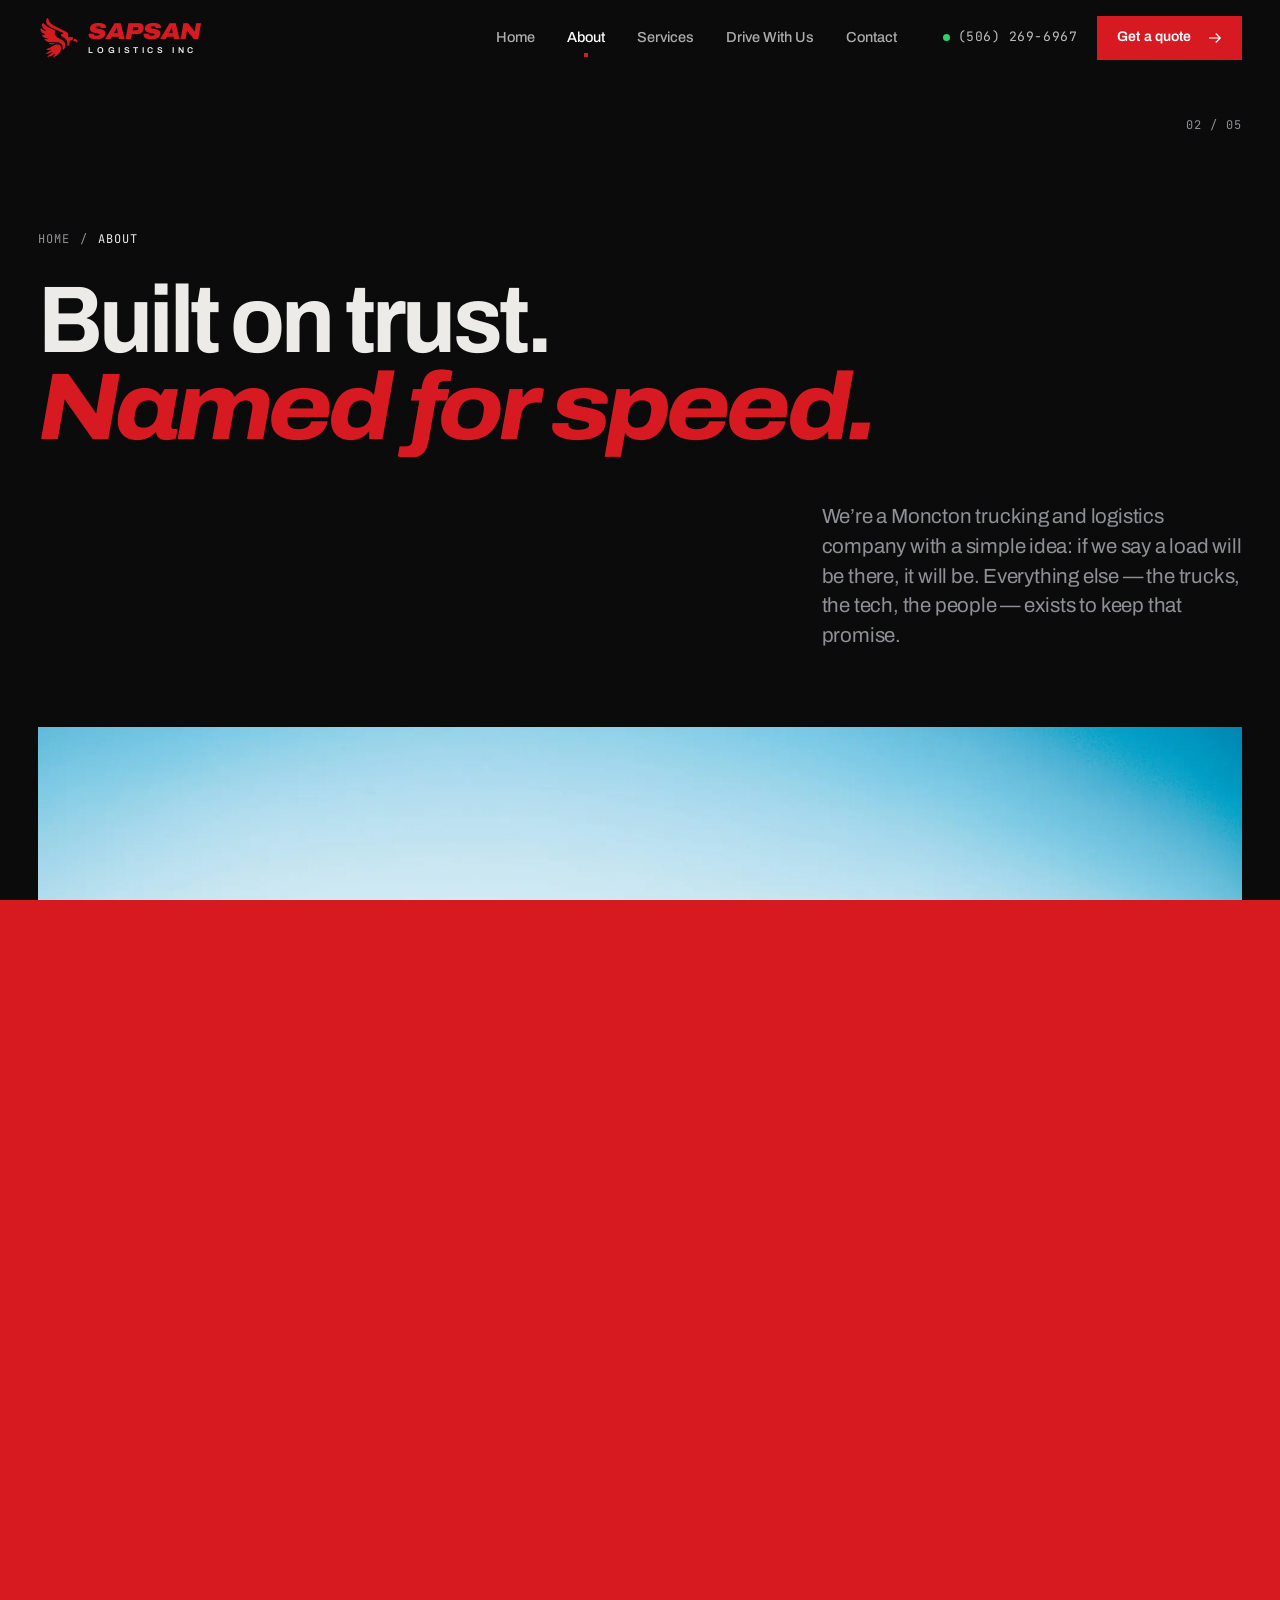
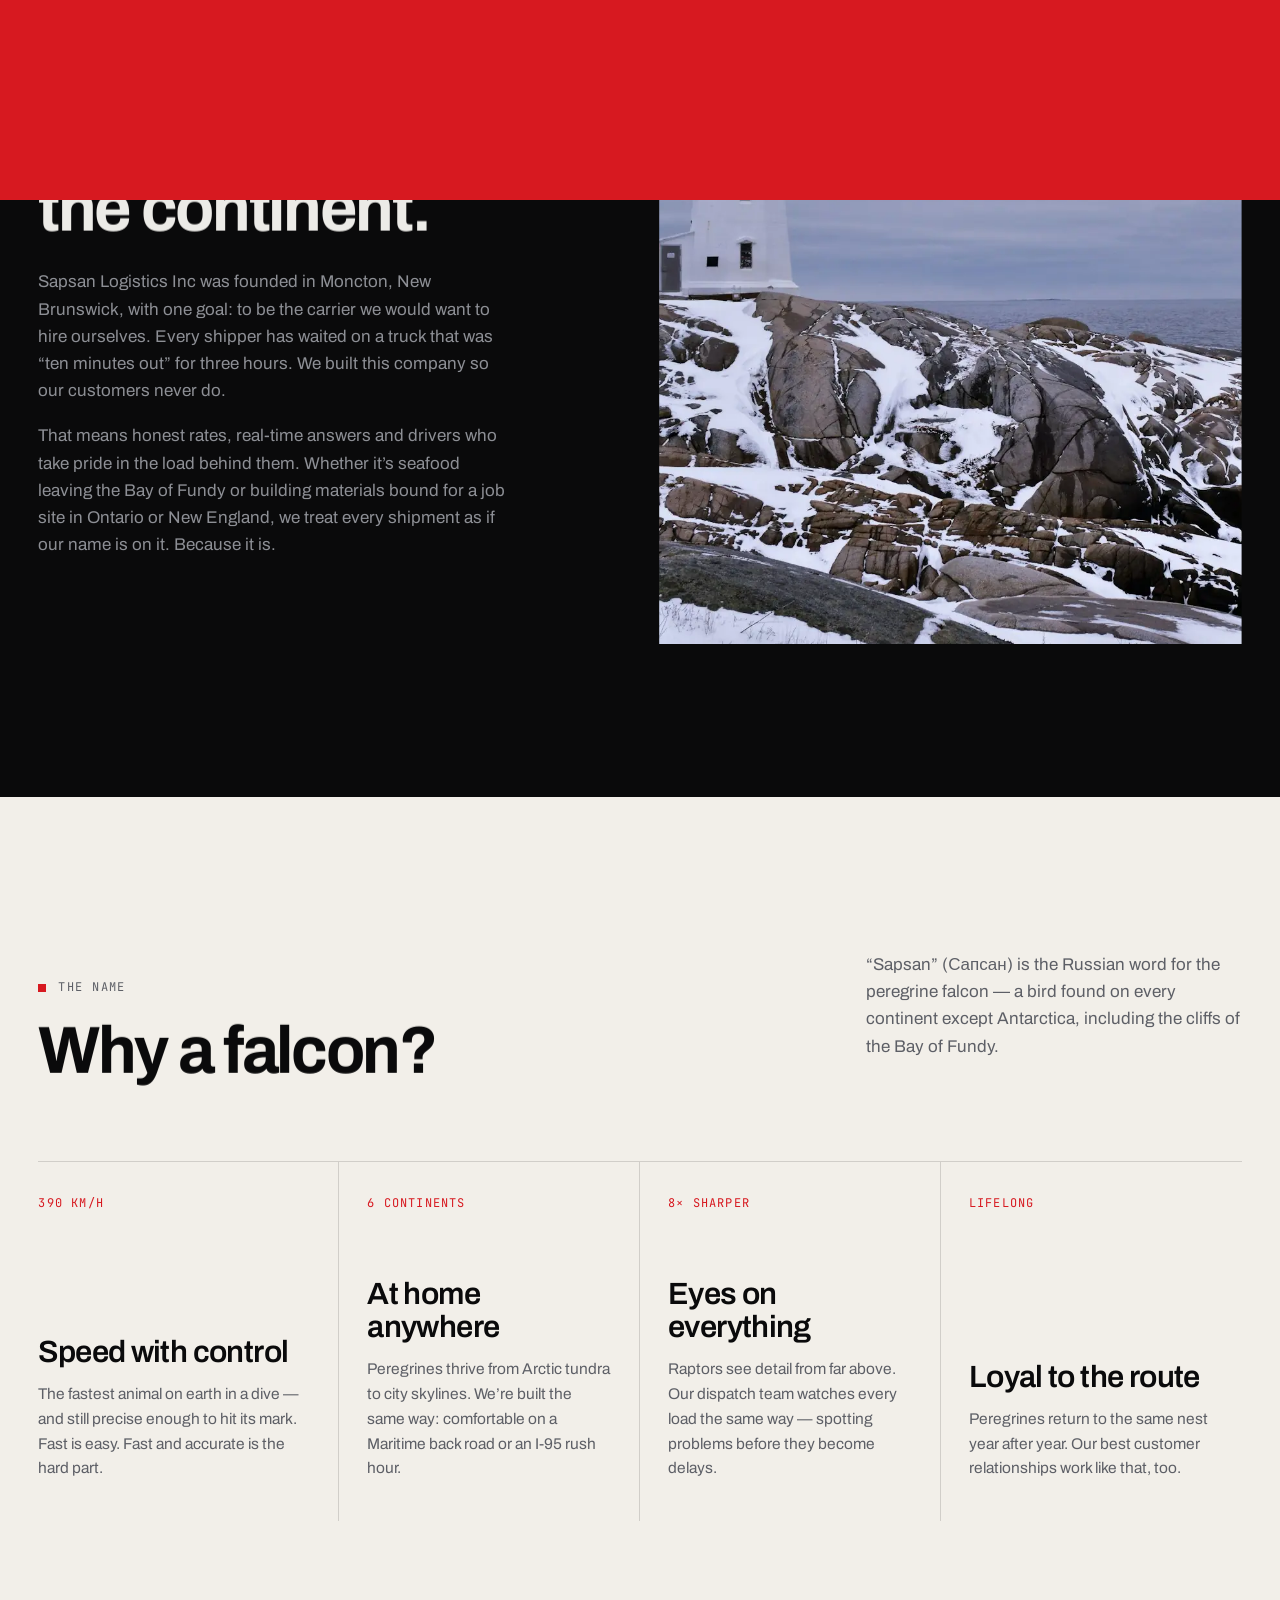
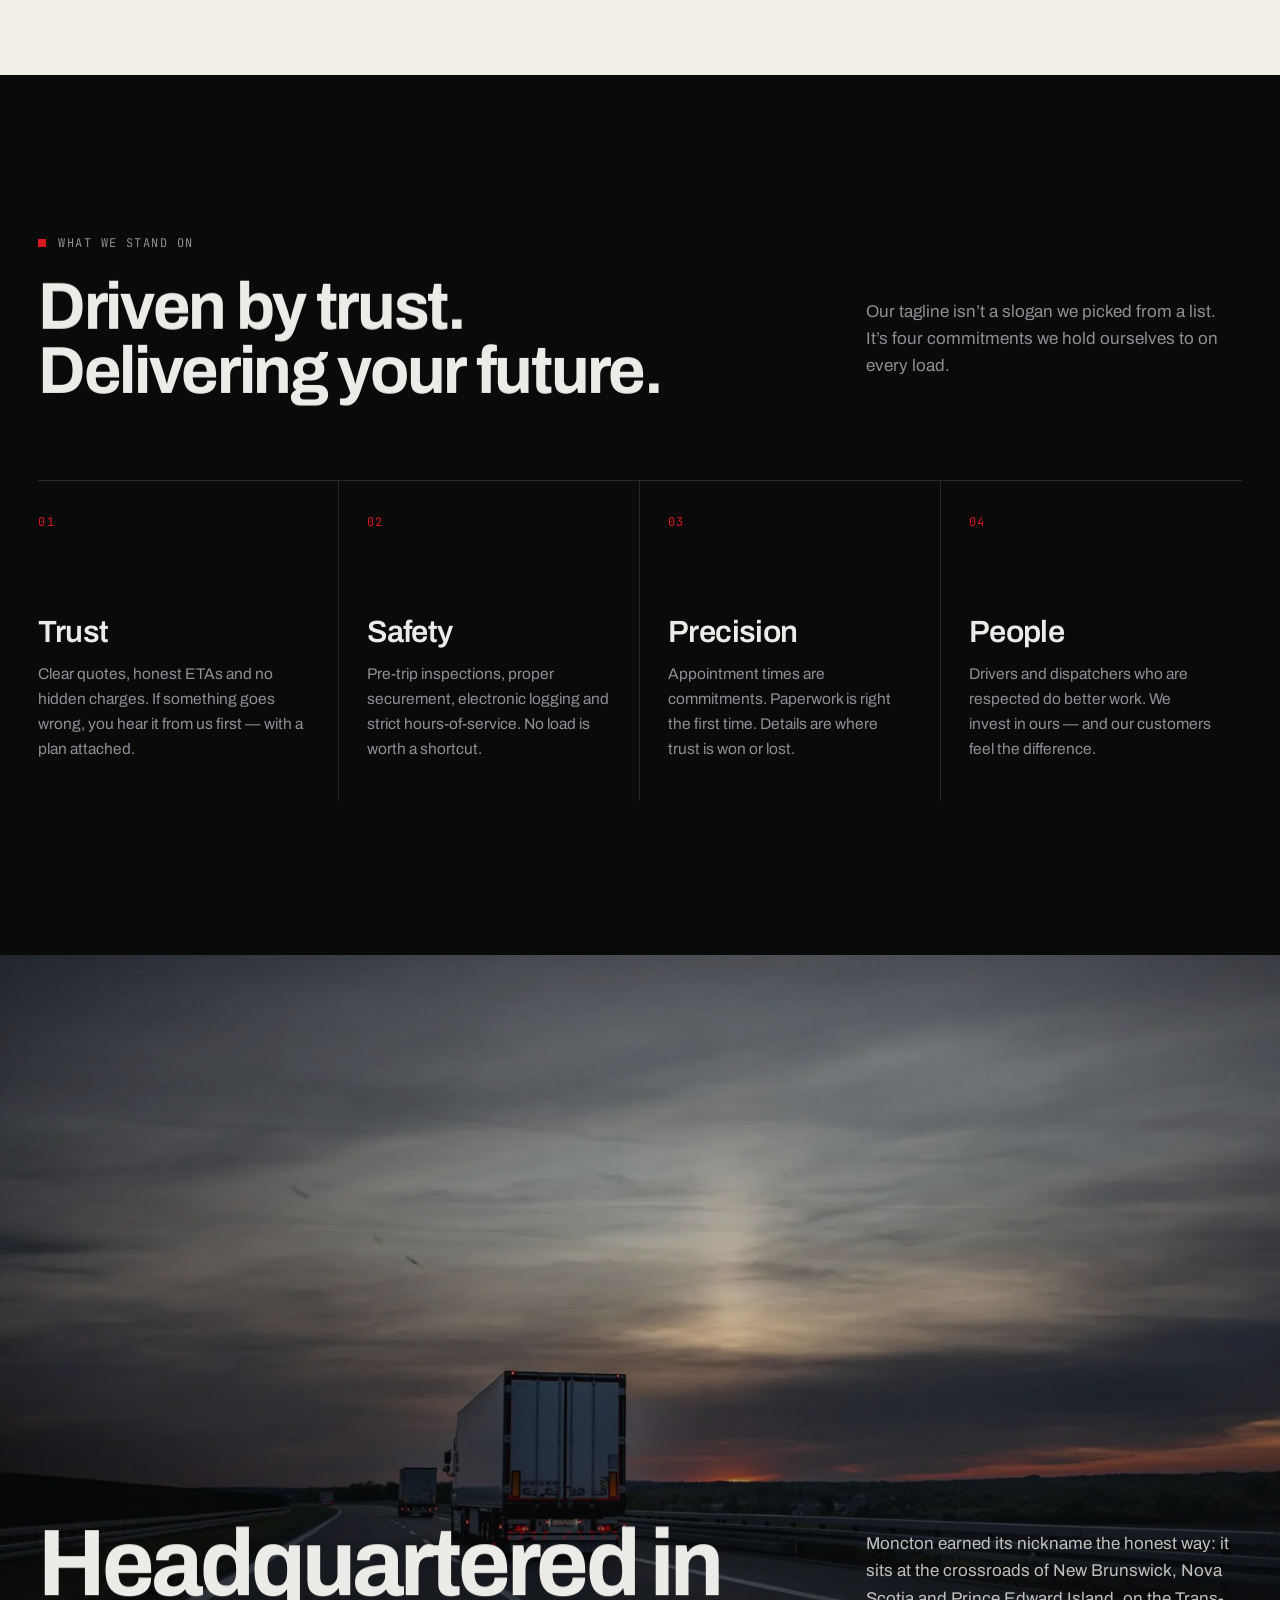
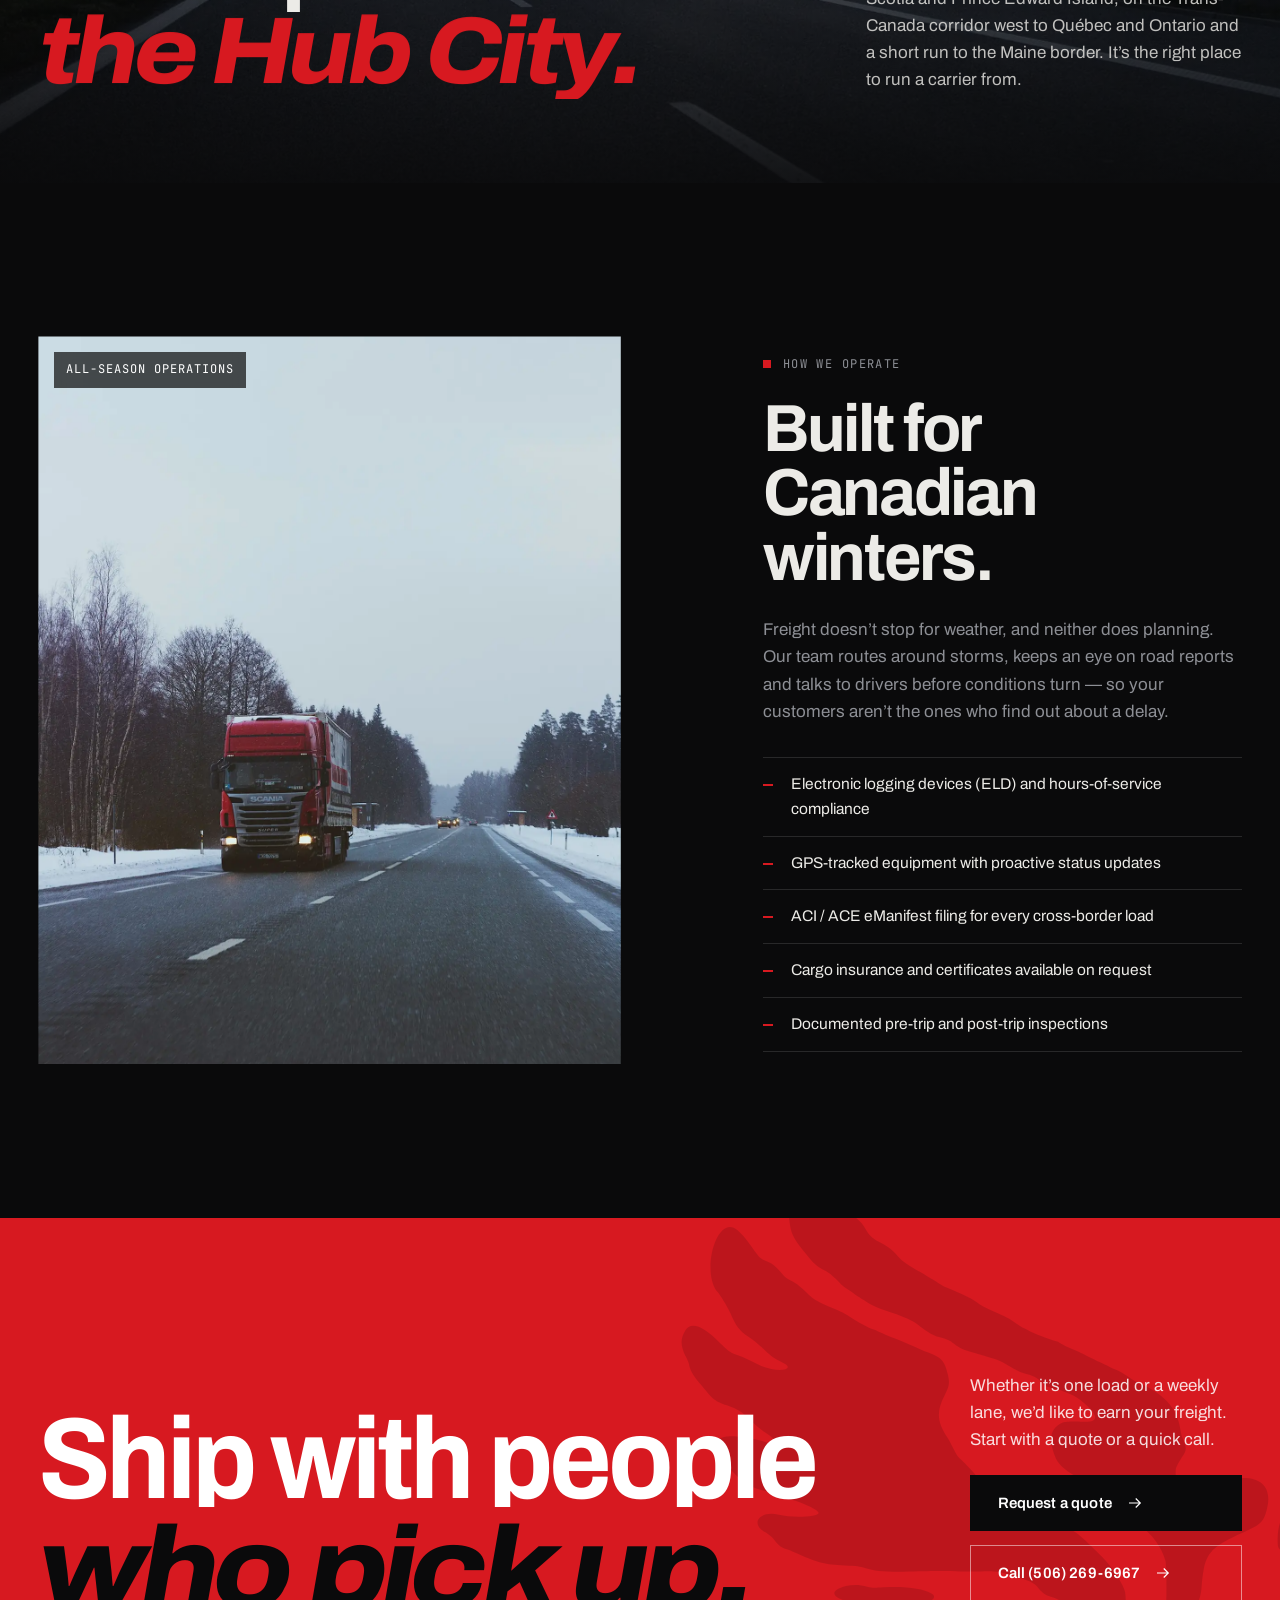
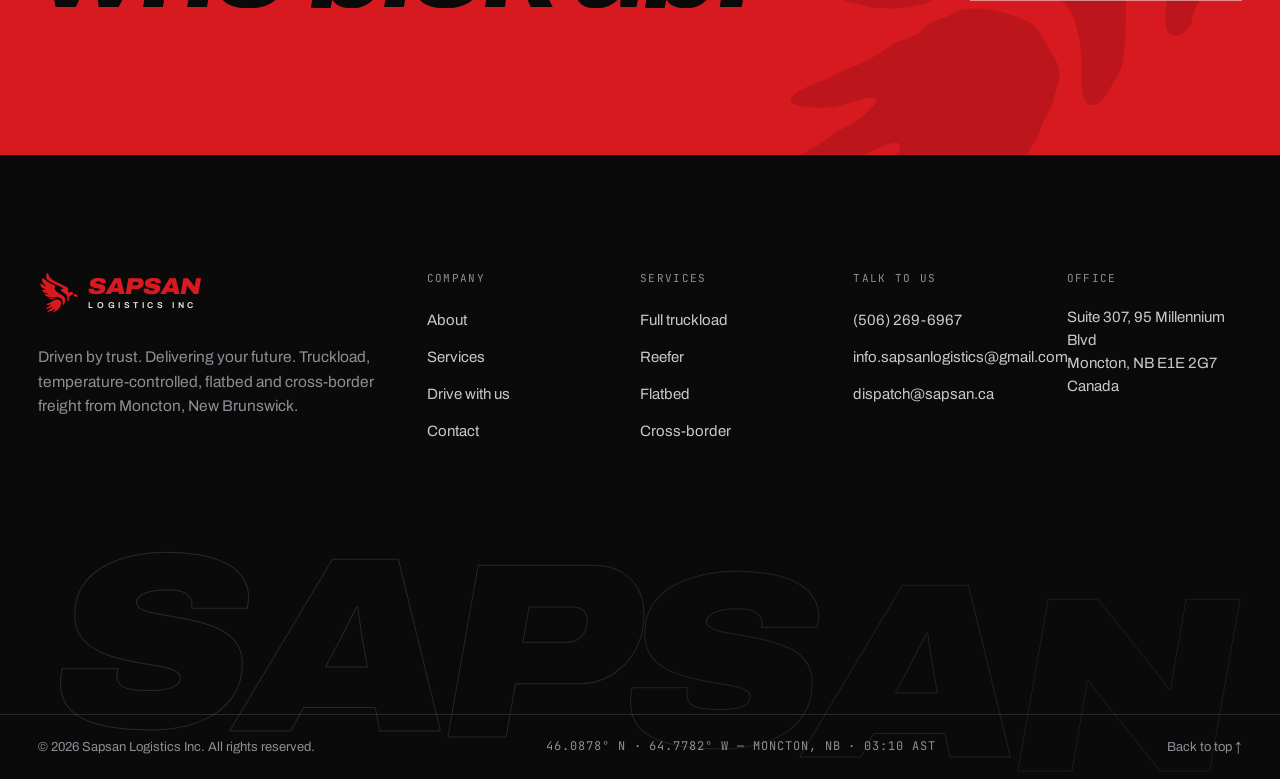
==== about.html @ a2005c60 "Initial commit: Sapsan Logistics website" ====
<!doctype html>
<html lang="en-CA">
<head>
<meta charset="utf-8">
<meta name="viewport" content="width=device-width, initial-scale=1">
<title>About — Sapsan Logistics Inc | Moncton, New Brunswick</title>
<meta name="description" content="Sapsan Logistics Inc is a Moncton-based trucking and logistics company named after the peregrine falcon. Built on trust, precision and safety, serving Canada and the USA.">
<meta name="theme-color" content="#0a0a0b">
<link rel="canonical" href="https://sapsan.ca/about.html">
<meta property="og:type" content="website">
<meta property="og:site_name" content="Sapsan Logistics Inc">
<meta property="og:title" content="About — Sapsan Logistics Inc | Moncton, New Brunswick">
<meta property="og:description" content="Sapsan Logistics Inc is a Moncton-based trucking and logistics company named after the peregrine falcon. Built on trust, precision and safety, serving Canada and the USA.">
<meta property="og:image" content="assets/img/og-image.jpg">
<meta name="twitter:card" content="summary_large_image">
<link rel="icon" href="assets/img/favicon.svg" type="image/svg+xml">
<link rel="preload" href="assets/fonts/archivo-latin-wdth-normal.woff2" as="font" type="font/woff2" crossorigin>
<link rel="stylesheet" href="assets/css/style.css">
<script>(function(d){var h=d.documentElement;h.classList.add('js');try{if(sessionStorage.getItem('sapsan-loaded'))h.classList.add('no-loader');if(sessionStorage.getItem('sapsan-tx')){h.classList.add('from-transition','no-loader');sessionStorage.removeItem('sapsan-tx')}}catch(e){}})(document)</script>
</head>
<body>
<a class="skip" href="#main">Skip to content</a>
<div class="curtain" aria-hidden="true"></div>
<header class="header">
  <div class="wrap header__in">
    <a class="brand" href="index.html" aria-label="Sapsan Logistics Inc — home">
      <img class="brand__mark" src="assets/img/falcon.svg" alt="" width="40" height="45">
      <span class="brand__word"><span class="brand__name">SAPSAN</span><span class="brand__sub">LOGISTICS INC</span></span>
    </a>
    <nav class="nav" aria-label="Primary"><a href="index.html">Home</a><a href="about.html" aria-current="page">About</a><a href="services.html">Services</a><a href="careers.html">Drive With Us</a><a href="contact.html">Contact</a></nav>
    <div class="header__cta">
      <a class="header__phone" href="tel:+15062696967"><span class="live-dot" aria-hidden="true"></span>(506) 269-6967</a>
      <a class="btn" href="contact.html#quote" data-magnetic>Get a quote <svg class="arr" viewBox="0 0 24 24" fill="none" stroke="currentColor" stroke-width="1.6" aria-hidden="true"><path d="M4 12h15M13 6l6 6-6 6"/></svg></a>
    </div>
    <button class="burger" aria-label="Menu" aria-expanded="false" aria-controls="mmenu"><span></span><span></span></button>
  </div>
</header>
<div class="mmenu" id="mmenu" aria-hidden="true">
  <nav aria-label="Mobile"><a href="index.html"><small>01</small>Home</a><a href="about.html"><small>02</small>About</a><a href="services.html"><small>03</small>Services</a><a href="careers.html"><small>04</small>Drive With Us</a><a href="contact.html"><small>05</small>Contact</a></nav>
  <div class="mmenu__foot">
    <span class="mono">Dispatch · 24/7</span>
    <a href="tel:+15062696967">(506) 269-6967</a>
    <a href="mailto:dispatch@sapsan.ca">dispatch@sapsan.ca</a>
  </div>
</div>
<main id="main">
<section class="phero">
  <div class="phero__index mono muted" data-hero-fade>02 / 05</div>
  <div class="wrap">
    <div class="phero__crumb mono" data-hero-fade><a href="index.html">Home</a><span class="muted">/</span><span>About</span></div>
    <h1 class="h1 balance" data-split>Built on trust.<br><em>Named for speed.</em></h1>
    <div class="phero__grid">
      <div></div>
      <p class="lead muted" data-hero-fade>We’re a Moncton trucking and logistics company with a simple idea: if we say a load will be there, it will be. Everything else — the trucks, the tech, the people — exists to keep that promise.</p>
    </div>
  </div>
  <figure class="wrap"><div class="phero__media" data-clip><img src="assets/img/red-semi.webp" alt="A red semi-truck on an open highway" data-parallax="10" fetchpriority="high"><figcaption class="mono">Freight on the move — Canada ⇄ USA</figcaption></div></figure>
</section>


<section class="section">
  <div class="wrap split split--rev">
    <div class="split__media" data-clip><img src="assets/img/lighthouse.webp" alt="Snow-covered rocks and a lighthouse on the Atlantic coast" loading="lazy" data-parallax="10" style="object-position:8% 50%"><span class="tag mono">Atlantic Canada</span></div>
    <div class="split__body">
      <span class="eyebrow">Our story</span>
      <h2 class="h2" data-split>Rooted in the East. Running the continent.</h2>
      <p data-reveal>Sapsan Logistics Inc was founded in Moncton, New Brunswick, with one goal: to be the carrier we would want to hire ourselves. Every shipper has waited on a truck that was “ten minutes out” for three hours. We built this company so our customers never do.</p>
      <p data-reveal>That means honest rates, real-time answers and drivers who take pride in the load behind them. Whether it’s seafood leaving the Bay of Fundy or building materials bound for a job site in Ontario or New England, we treat every shipment as if our name is on it. Because it is.</p>
    </div>
  </div>
</section>

<section class="section light" aria-labelledby="name-title">
  <div class="wrap">
    <div class="shead">
      <div class="shead__l"><span class="eyebrow">The name</span><h2 class="h2" id="name-title" data-split>Why a falcon?</h2></div>
      <div class="shead__r" data-reveal><p>“Sapsan” (Сапсан) is the Russian word for the peregrine falcon — a bird found on every continent except Antarctica, including the cliffs of the Bay of Fundy.</p></div>
    </div>
    <div class="pillars">
      <div class="pillar" data-reveal><span class="pillar__n">390 KM/H</span><h3 class="h3">Speed with control</h3><p>The fastest animal on earth in a dive — and still precise enough to hit its mark. Fast is easy. Fast and accurate is the hard part.</p></div>
      <div class="pillar" data-reveal><span class="pillar__n">6 CONTINENTS</span><h3 class="h3">At home anywhere</h3><p>Peregrines thrive from Arctic tundra to city skylines. We’re built the same way: comfortable on a Maritime back road or an I-95 rush hour.</p></div>
      <div class="pillar" data-reveal><span class="pillar__n">8× SHARPER</span><h3 class="h3">Eyes on everything</h3><p>Raptors see detail from far above. Our dispatch team watches every load the same way — spotting problems before they become delays.</p></div>
      <div class="pillar" data-reveal><span class="pillar__n">LIFELONG</span><h3 class="h3">Loyal to the route</h3><p>Peregrines return to the same nest year after year. Our best customer relationships work like that, too.</p></div>
    </div>
  </div>
</section>

<section class="section" aria-labelledby="values-title">
  <div class="wrap">
    <div class="shead">
      <div class="shead__l"><span class="eyebrow">What we stand on</span><h2 class="h2" id="values-title" data-split>Driven by trust.<br>Delivering your future.</h2></div>
      <div class="shead__r" data-reveal><p>Our tagline isn’t a slogan we picked from a list. It’s four commitments we hold ourselves to on every load.</p></div>
    </div>
    <div class="pillars">
      <div class="pillar" data-reveal><span class="pillar__n">01</span><h3 class="h3">Trust</h3><p>Clear quotes, honest ETAs and no hidden charges. If something goes wrong, you hear it from us first — with a plan attached.</p></div>
      <div class="pillar" data-reveal><span class="pillar__n">02</span><h3 class="h3">Safety</h3><p>Pre-trip inspections, proper securement, electronic logging and strict hours-of-service. No load is worth a shortcut.</p></div>
      <div class="pillar" data-reveal><span class="pillar__n">03</span><h3 class="h3">Precision</h3><p>Appointment times are commitments. Paperwork is right the first time. Details are where trust is won or lost.</p></div>
      <div class="pillar" data-reveal><span class="pillar__n">04</span><h3 class="h3">People</h3><p>Drivers and dispatchers who are respected do better work. We invest in ours — and our customers feel the difference.</p></div>
    </div>
  </div>
</section>

<section class="band" aria-labelledby="hq-title">
  <div class="band__media"><img src="assets/img/sunset-highway.webp" alt="A truck on a highway at dusk" loading="lazy" data-parallax="8"></div>
  <div class="wrap band__in">
    <h2 class="h1" id="hq-title" data-split>Headquartered in<br><em>the Hub City.</em></h2>
    <p data-reveal>Moncton earned its nickname the honest way: it sits at the crossroads of New Brunswick, Nova Scotia and Prince Edward Island, on the Trans-Canada corridor west to Québec and Ontario and a short run to the Maine border. It’s the right place to run a carrier from.</p>
  </div>
</section>

<section class="section" aria-labelledby="commit-title">
  <div class="wrap split">
    <div class="split__media" data-clip><img src="assets/img/red-winter.webp" alt="A red truck on a snowy highway lined with trees" loading="lazy" data-parallax="10"><span class="tag mono">All-season operations</span></div>
    <div class="split__body">
      <span class="eyebrow">How we operate</span>
      <h2 class="h2" id="commit-title" data-split>Built for Canadian winters.</h2>
      <p data-reveal>Freight doesn’t stop for weather, and neither does planning. Our team routes around storms, keeps an eye on road reports and talks to drivers before conditions turn — so your customers aren’t the ones who find out about a delay.</p>
      <ul class="checks" data-reveal>
        <li>Electronic logging devices (ELD) and hours-of-service compliance</li>
        <li>GPS-tracked equipment with proactive status updates</li>
        <li>ACI / ACE eManifest filing for every cross-border load</li>
        <li>Cargo insurance and certificates available on request</li>
        <li>Documented pre-trip and post-trip inspections</li>
      </ul>
    </div>
  </div>
</section>

<section class="cta" aria-labelledby="cta-title">
  <img class="cta__mark" src="assets/img/falcon.svg" alt="" aria-hidden="true">
  <div class="wrap cta__in">
    <h2 class="display" id="cta-title" data-split>Ship with people<br><em>who pick up.</em></h2>
    <div class="cta__side" data-reveal>
      <p>Whether it’s one load or a weekly lane, we’d like to earn your freight. Start with a quote or a quick call.</p>
      <a class="btn" href="contact.html#quote" data-magnetic>Request a quote <svg class="arr" viewBox="0 0 24 24" fill="none" stroke="currentColor" stroke-width="1.6" aria-hidden="true"><path d="M4 12h15M13 6l6 6-6 6"/></svg></a>
      <a class="btn btn--ghost" href="tel:+15062696967">Call (506) 269-6967 <svg class="arr" viewBox="0 0 24 24" fill="none" stroke="currentColor" stroke-width="1.6" aria-hidden="true"><path d="M4 12h15M13 6l6 6-6 6"/></svg></a>
    </div>
  </div>
</section>

</main>
<footer class="footer">
  <div class="wrap">
    <div class="footer__grid">
      <div class="footer__lead">
        <a class="brand" href="index.html" aria-label="Sapsan Logistics Inc — home">
          <img class="brand__mark" src="assets/img/falcon.svg" alt="" width="40" height="45">
          <span class="brand__word"><span class="brand__name">SAPSAN</span><span class="brand__sub">LOGISTICS INC</span></span>
        </a>
        <p>Driven by trust. Delivering your future. Truckload, temperature-controlled, flatbed and cross-border freight from Moncton, New Brunswick.</p>
      </div>
      <div>
        <h4>Company</h4>
        <ul><li><a href="about.html">About</a></li><li><a href="services.html">Services</a></li><li><a href="careers.html">Drive with us</a></li><li><a href="contact.html">Contact</a></li></ul>
      </div>
      <div>
        <h4>Services</h4>
        <ul><li><a href="services.html#truckload">Full truckload</a></li><li><a href="services.html#reefer">Reefer</a></li><li><a href="services.html#flatbed">Flatbed</a></li><li><a href="services.html#cross-border">Cross-border</a></li></ul>
      </div>
      <div>
        <h4>Talk to us</h4>
        <ul><li><a href="tel:+15062696967">(506) 269-6967</a></li><li><a href="mailto:info.sapsanlogistics@gmail.com">info.sapsanlogistics@gmail.com</a></li><li><a href="mailto:dispatch@sapsan.ca">dispatch@sapsan.ca</a></li></ul>
      </div>
      <div>
        <h4>Office</h4>
        <address>Suite 307, 95 Millennium Blvd<br>Moncton, NB E1E 2G7<br>Canada</address>
      </div>
    </div>
  </div>
  <div class="footer__word" aria-hidden="true">SAPSAN</div>
  <div class="wrap footer__bottom">
    <span>© <span data-year>2026</span> Sapsan Logistics Inc. All rights reserved.</span>
    <span class="mono">46.0878° N · 64.7782° W — Moncton, NB · <span data-clock>--:--</span></span>
    <a href="#main">Back to top ↑</a>
  </div>
</footer>
<script src="assets/js/gsap.min.js" defer></script>
<script src="assets/js/ScrollTrigger.min.js" defer></script>
<script src="assets/js/lenis.min.js" defer></script>
<script src="assets/js/main.js" defer></script>
</body>
</html>
---- assets/css/style.css ----
/* ==========================================================================
   SAPSAN LOGISTICS INC — Site styles
   Type: Archivo (variable width) + JetBrains Mono
   ========================================================================== */

/* ---------- Fonts (self-hosted) ---------- */
@font-face { font-family: "Archivo"; src: url("../fonts/archivo-latin-wdth-normal.woff2") format("woff2"); font-weight: 100 900; font-stretch: 62% 125%; font-style: normal; font-display: swap; }
@font-face { font-family: "Archivo"; src: url("../fonts/archivo-latin-wdth-italic.woff2") format("woff2"); font-weight: 100 900; font-stretch: 62% 125%; font-style: italic; font-display: swap; }
@font-face { font-family: "JetBrains Mono"; src: url("../fonts/jetbrains-mono-latin-400-normal.woff2") format("woff2"); font-weight: 400; font-style: normal; font-display: swap; }
@font-face { font-family: "JetBrains Mono"; src: url("../fonts/jetbrains-mono-latin-500-normal.woff2") format("woff2"); font-weight: 500; font-style: normal; font-display: swap; }

:root {
  --ink: #0a0a0b;
  --ink-2: #111113;
  --ink-3: #1a1a1d;
  --paper: #f2efe9;
  --paper-2: #e8e4dc;
  --text: #ecebe7;
  --muted: #8d8f95;
  --muted-dark: #5d5f66;
  --line: rgba(255, 255, 255, 0.12);
  --line-dark: rgba(10, 10, 11, 0.14);
  --red: #d71920;
  --red-deep: #a8121a;

  --f-sans: "Archivo", "Helvetica Neue", Arial, sans-serif;
  --f-mono: "JetBrains Mono", ui-monospace, "SFMono-Regular", Menlo, monospace;

  --gutter: clamp(16px, 3vw, 40px);
  --max: 1520px;
  --ease: cubic-bezier(0.22, 1, 0.36, 1);
  --ease-in-out: cubic-bezier(0.76, 0, 0.24, 1);
  --header-h: 76px;
}

/* ---------- Reset ---------- */
*, *::before, *::after { box-sizing: border-box; }
html { -webkit-text-size-adjust: 100%; text-size-adjust: 100%; }
html.lenis, html.lenis body { height: auto; }
.lenis.lenis-smooth { scroll-behavior: auto !important; }
.lenis.lenis-stopped { overflow: hidden; }
body {
  margin: 0;
  background: var(--ink);
  color: var(--text);
  font-family: var(--f-sans);
  font-size: 17px;
  line-height: 1.6;
  font-weight: 400;
  -webkit-font-smoothing: antialiased;
  -moz-osx-font-smoothing: grayscale;
  overflow-x: hidden;
}
img, svg, video { display: block; max-width: 100%; }
a { color: inherit; text-decoration: none; }
button, input, select, textarea { font: inherit; color: inherit; }
button { cursor: pointer; background: none; border: 0; padding: 0; }
h1, h2, h3, h4, p, ul, ol, figure, dl, dd { margin: 0; }
ul, ol { padding: 0; list-style: none; }
::selection { background: var(--red); color: #fff; }
:focus-visible { outline: 2px solid var(--red); outline-offset: 3px; }

.sr-only { position: absolute; width: 1px; height: 1px; padding: 0; margin: -1px; overflow: hidden; clip: rect(0 0 0 0); white-space: nowrap; border: 0; }
.skip { position: fixed; top: 12px; left: 12px; z-index: 200; background: var(--red); color: #fff; padding: 10px 16px; transform: translateY(-200%); }
.skip:focus { transform: none; }

/* Film grain */
body::after {
  content: "";
  position: fixed; inset: -50%;
  z-index: 90; pointer-events: none;
  background-image: url("data:image/svg+xml,%3Csvg xmlns='http://www.w3.org/2000/svg' width='160' height='160'%3E%3Cfilter id='n'%3E%3CfeTurbulence type='fractalNoise' baseFrequency='.85' numOctaves='3' stitchTiles='stitch'/%3E%3C/filter%3E%3Crect width='100%25' height='100%25' filter='url(%23n)' opacity='.55'/%3E%3C/svg%3E");
  opacity: 0.06;
  mix-blend-mode: overlay;
}

/* ---------- Layout ---------- */
.wrap { width: 100%; max-width: var(--max); margin-inline: auto; padding-inline: var(--gutter); }
.section { padding-block: clamp(88px, 12vw, 180px); position: relative; }
.section--tight { padding-block: clamp(64px, 8vw, 120px); }
.light { background: var(--paper); color: var(--ink); }
.light .muted, .light .eyebrow { color: var(--muted-dark); }
.grid-12 { display: grid; grid-template-columns: repeat(12, minmax(0, 1fr)); gap: var(--gutter); }

/* ---------- Type ---------- */
.eyebrow {
  font-family: var(--f-mono);
  font-size: 12px; line-height: 1.4;
  letter-spacing: 0.12em; text-transform: uppercase;
  color: var(--muted);
  display: inline-flex; align-items: center; gap: 12px;
}
.eyebrow::before { content: ""; width: 8px; height: 8px; background: var(--red); flex: none; }
.eyebrow--plain::before { display: none; }
.mono { font-family: var(--f-mono); font-size: 12px; letter-spacing: 0.08em; text-transform: uppercase; }
.muted { color: var(--muted); }

.display {
  font-weight: 700;
  font-stretch: 92%;
  font-size: clamp(52px, 10.4vw, 188px);
  line-height: 0.88;
  letter-spacing: -0.035em;
}
.h1 { font-weight: 700; font-stretch: 94%; font-size: clamp(44px, 7.4vw, 124px); line-height: 0.92; letter-spacing: -0.04em; }
.h2 { font-weight: 700; font-stretch: 96%; font-size: clamp(36px, 5.2vw, 84px); line-height: 0.96; letter-spacing: -0.035em; }
.h3 { font-weight: 600; font-size: clamp(24px, 2.4vw, 36px); line-height: 1.08; letter-spacing: -0.02em; }
.h4 { font-weight: 600; font-size: 20px; line-height: 1.25; letter-spacing: -0.01em; }
.lead { font-size: clamp(19px, 1.6vw, 24px); line-height: 1.45; letter-spacing: -0.01em; }
.display em, .h1 em, .h2 em, .h3 em {
  font-style: italic; font-weight: 800; font-stretch: 110%; color: var(--red);
  letter-spacing: -0.05em; padding-right: 0.04em;
}
.outline { color: transparent; -webkit-text-stroke: 1.5px currentColor; }
.balance { text-wrap: balance; }
.pretty { text-wrap: pretty; }

/* line-mask reveal (filled in by JS) */
.line { display: block; overflow: hidden; padding-bottom: 0.06em; margin-bottom: -0.06em; }
.line > span { display: inline-block; will-change: transform; }

/* ---------- Buttons ---------- */
.btn {
  --bg: var(--red); --fg: #fff;
  position: relative; display: inline-flex; align-items: center; gap: 14px;
  height: 56px; padding: 0 26px 0 28px;
  background: var(--bg); color: var(--fg);
  font-weight: 600; font-size: 15px; letter-spacing: 0.01em;
  overflow: hidden; isolation: isolate;
  transition: color 0.5s var(--ease);
  white-space: nowrap;
}
.btn::before {
  content: ""; position: absolute; inset: 0; z-index: -1;
  background: #fff; transform: translateY(101%);
  transition: transform 0.55s var(--ease);
}
.btn:hover::before { transform: none; }
.btn:hover { color: var(--ink); }
.btn .arr { width: 18px; height: 18px; transition: transform 0.55s var(--ease); }
.btn:hover .arr { transform: translateX(4px); }
.btn--ghost { --bg: transparent; --fg: var(--text); box-shadow: inset 0 0 0 1px var(--line); }
.btn--ghost::before { background: var(--text); }
.btn--dark { --bg: var(--ink); --fg: #fff; }
.btn--dark::before { background: var(--red); }
.btn--dark:hover { color: #fff; }
.light .btn--ghost { --fg: var(--ink); box-shadow: inset 0 0 0 1px var(--line-dark); }
.light .btn--ghost::before { background: var(--ink); }
.light .btn--ghost:hover { color: #fff; }

.link-u { position: relative; display: inline-flex; align-items: center; gap: 10px; font-weight: 600; white-space: nowrap; }
.link-u .arr { width: 16px; height: 16px; flex: none; transition: transform .5s var(--ease); }
.link-u:hover .arr { transform: translateX(4px); }
.link-u::after { content: ""; position: absolute; left: 0; right: 0; bottom: -4px; height: 1px; background: currentColor; transform-origin: right; transition: transform 0.6s var(--ease); }
.link-u:hover::after { transform: scaleX(0); }

/* ---------- Header ---------- */
.header {
  position: fixed; inset: 0 0 auto 0; z-index: 80;
  height: var(--header-h);
  transition: transform 0.6s var(--ease), background-color 0.4s, border-color 0.4s;
  border-bottom: 1px solid transparent;
}
.header.is-scrolled { background: rgba(10, 10, 11, 0.78); backdrop-filter: blur(14px) saturate(140%); -webkit-backdrop-filter: blur(14px) saturate(140%); border-color: var(--line); }
.header.is-hidden { transform: translateY(-100%); }
.header__in { height: 100%; display: flex; align-items: center; gap: 32px; }
.brand { display: inline-flex; align-items: center; gap: 10px; flex: none; }
.brand__mark { width: 40px; height: auto; }
.brand__word { display: flex; flex-direction: column; line-height: 1; }
.brand__name { font-weight: 900; font-style: italic; font-stretch: 112%; font-size: 23px; letter-spacing: -0.02em; color: var(--red); }
.brand__sub { font-weight: 600; font-size: 8.5px; letter-spacing: 0.42em; margin-top: 4px; color: var(--text); }
.nav { display: flex; gap: 4px; margin-left: auto; }
.nav a {
  position: relative; padding: 8px 14px; font-size: 14.5px; font-weight: 500; color: rgba(236, 235, 231, 0.72);
  transition: color 0.3s;
}
.nav a:hover, .nav a[aria-current="page"] { color: #fff; }
.nav a[aria-current="page"]::before { content: ""; position: absolute; left: 50%; bottom: 0; width: 4px; height: 4px; background: var(--red); transform: translateX(-50%); }
.header__cta { display: flex; align-items: center; gap: 20px; }
.header__phone { font-family: var(--f-mono); font-size: 13px; letter-spacing: 0.04em; color: rgba(236, 235, 231, 0.8); display: inline-flex; align-items: center; gap: 8px; }
.header__phone:hover { color: #fff; }
.header .btn { height: 44px; padding: 0 18px 0 20px; font-size: 14px; }
.burger { display: none; width: 44px; height: 44px; margin-left: auto; position: relative; }
.burger span { position: absolute; left: 11px; right: 11px; height: 1.5px; background: #fff; transition: transform 0.5s var(--ease), top 0.5s var(--ease); }
.burger span:nth-child(1) { top: 17px; }
.burger span:nth-child(2) { top: 26px; }
.menu-open .burger span:nth-child(1) { top: 21px; transform: rotate(45deg); }
.menu-open .burger span:nth-child(2) { top: 21px; transform: rotate(-45deg); }

.live-dot { width: 7px; height: 7px; border-radius: 50%; background: #2fd06b; box-shadow: 0 0 0 0 rgba(47, 208, 107, 0.6); animation: ping 2s infinite; flex: none; }
@keyframes ping { 70% { box-shadow: 0 0 0 8px rgba(47, 208, 107, 0); } 100% { box-shadow: 0 0 0 0 rgba(47, 208, 107, 0); } }

/* Mobile menu */
.mmenu {
  position: fixed; inset: 0; z-index: 70;
  background: var(--ink-2);
  display: flex; flex-direction: column; justify-content: space-between;
  padding: calc(var(--header-h) + 24px) var(--gutter) 32px;
  clip-path: inset(0 0 100% 0);
  transition: clip-path 0.8s var(--ease-in-out);
  visibility: hidden;
}
.menu-open .mmenu { clip-path: inset(0 0 0 0); visibility: visible; }
.mmenu nav a { display: flex; align-items: baseline; gap: 14px; font-size: clamp(40px, 11vw, 64px); font-weight: 700; letter-spacing: -0.04em; line-height: 1.12; border-bottom: 1px solid var(--line); padding: 6px 0; }
.mmenu nav a small { font-family: var(--f-mono); font-size: 11px; color: var(--red); letter-spacing: 0.1em; font-weight: 400; }
.mmenu__foot { display: grid; gap: 6px; font-size: 15px; color: var(--muted); }
.mmenu__foot a { color: var(--text); }

/* ---------- Page transition + loader ---------- */
.curtain {
  position: fixed; inset: 0; z-index: 150; pointer-events: none;
  background: var(--red);
  transform: translateY(100%);
}
.from-transition .curtain { transform: none; }
.curtain.is-in { transition: transform 0.6s var(--ease-in-out); transform: none; }
.loader {
  position: fixed; inset: 0; z-index: 160;
  background: var(--ink);
  display: grid; place-items: center;
  transition: clip-path 1s var(--ease-in-out);
  clip-path: inset(0 0 0 0);
}
.loader.is-done { clip-path: inset(0 0 100% 0); }
.loader__in { width: min(460px, 80vw); }
.loader__row { display: flex; justify-content: space-between; align-items: baseline; font-family: var(--f-mono); font-size: 12px; letter-spacing: 0.1em; color: var(--muted); text-transform: uppercase; }
.loader__km { font-family: var(--f-sans); font-size: clamp(56px, 12vw, 112px); font-weight: 700; letter-spacing: -0.05em; color: var(--text); line-height: 1; font-variant-numeric: tabular-nums; }
.loader__bar { height: 2px; background: var(--line); margin: 18px 0 12px; position: relative; overflow: hidden; }
.loader__bar i { position: absolute; inset: 0; background: var(--red); transform-origin: left; transform: scaleX(0); }
html:not(.js) .loader, .no-loader .loader { display: none; }

/* ---------- Hero (home) ---------- */
.hero { position: relative; min-height: 100svh; display: flex; flex-direction: column; justify-content: flex-end; overflow: hidden; isolation: isolate; }
.hero__media { position: absolute; inset: 0; z-index: -2; }
.hero__media img { width: 100%; height: 115%; object-fit: cover; object-position: 60% 50%; transform-origin: 60% 50%; }
.hero::before {
  content: ""; position: absolute; inset: 0; z-index: -1;
  background:
    linear-gradient(180deg, rgba(10,10,11,.55) 0%, rgba(10,10,11,0) 28%),
    linear-gradient(0deg, rgba(10,10,11,1) 0%, rgba(10,10,11,.6) 32%, rgba(10,10,11,0) 62%),
    linear-gradient(90deg, rgba(10,10,11,.55) 0%, rgba(10,10,11,0) 60%);
}
.hero__meta { position: absolute; top: calc(var(--header-h) + 28px); left: 0; right: 0; display: flex; justify-content: space-between; }
.hero__coords { font-family: var(--f-mono); font-size: 12px; letter-spacing: 0.1em; color: rgba(236,235,231,.7); line-height: 1.8; }
.hero__title { margin-bottom: clamp(28px, 4vw, 48px); }
.hero__row { display: grid; grid-template-columns: minmax(0, 1fr) auto; gap: 40px; align-items: end; padding-bottom: clamp(28px, 4vw, 44px); }
.hero__sub { max-width: 520px; color: rgba(236,235,231,.82); }
.hero__actions { display: flex; gap: 12px; flex-wrap: wrap; }
.hero__bar { border-top: 1px solid var(--line); display: grid; grid-template-columns: repeat(4, 1fr); }
.hero__bar > div { padding: 18px 0 22px; display: flex; flex-direction: column; gap: 4px; border-right: 1px solid var(--line); padding-left: 20px; }
.hero__bar > div:first-child { padding-left: 0; }
.hero__bar > div:last-child { border-right: 0; }
.hero__bar b { font-weight: 600; font-size: 15px; display: inline-flex; align-items: center; gap: 8px; }
.scroll-cue { display: inline-flex; align-items: center; gap: 10px; }
.scroll-cue i { width: 1px; height: 26px; background: var(--line); position: relative; overflow: hidden; }
.scroll-cue i::after { content: ""; position: absolute; left: 0; top: -40%; width: 1px; height: 40%; background: var(--red); animation: cue 1.8s var(--ease-in-out) infinite; }
@keyframes cue { to { top: 100%; } }

/* ---------- Page hero (inner pages) ---------- */
.phero { position: relative; padding-top: calc(var(--header-h) + clamp(72px, 12vw, 170px)); padding-bottom: clamp(48px, 6vw, 88px); overflow: hidden; isolation: isolate; }
.phero__crumb { display: flex; gap: 10px; align-items: center; margin-bottom: 28px; }
.phero__crumb a { color: var(--muted); }
.phero__crumb a:hover { color: var(--text); }
.phero__grid { display: grid; grid-template-columns: minmax(0, 1fr) minmax(0, 420px); gap: var(--gutter); align-items: end; margin-top: clamp(32px, 4vw, 56px); }
.phero__media { margin-top: clamp(40px, 6vw, 80px); height: clamp(320px, 62vh, 720px); overflow: hidden; position: relative; }
.phero__media img { width: 100%; height: 120%; object-fit: cover; }
.phero__media figcaption { position: absolute; left: 20px; bottom: 16px; }
.phero__index { position: absolute; right: var(--gutter); top: calc(var(--header-h) + 40px); text-align: right; }

/* ---------- Marquee ---------- */
.marquee { overflow: hidden; border-block: 1px solid var(--line); padding-block: 22px; white-space: nowrap; }
.marquee__track { display: inline-flex; gap: 48px; animation: marquee 38s linear infinite; padding-right: 48px; }
.marquee span { font-size: clamp(30px, 4.4vw, 64px); font-weight: 700; letter-spacing: -0.035em; display: inline-flex; align-items: center; gap: 48px; }
.marquee span::after { content: ""; width: 14px; height: 14px; background: var(--red); transform: rotate(45deg); }
.marquee span:nth-child(even) { color: transparent; -webkit-text-stroke: 1.2px rgba(236,235,231,.55); }
@keyframes marquee { to { transform: translateX(-50%); } }

/* ---------- Manifesto ---------- */
.manifesto { display: grid; grid-template-columns: repeat(12, minmax(0, 1fr)); gap: var(--gutter); }
.manifesto__label { grid-column: 1 / span 3; }
.manifesto__text { grid-column: 4 / span 9; font-size: clamp(28px, 3.7vw, 58px); line-height: 1.12; letter-spacing: -0.03em; font-weight: 500; }
.manifesto__text .w { color: rgba(236,235,231,.16); transition: color .2s; }
.manifesto__text .w.on { color: var(--text); }
.manifesto__text .w.red.on { color: var(--red); }
html:not(.js) .manifesto__text .w { color: var(--text); }
.manifesto__foot { grid-column: 4 / span 9; display: grid; grid-template-columns: repeat(3, 1fr); gap: var(--gutter); margin-top: clamp(48px, 6vw, 88px); }
.figure-fact { border-top: 1px solid var(--line); padding-top: 18px; }
.figure-fact b { display: block; font-size: clamp(40px, 4.6vw, 72px); font-weight: 700; letter-spacing: -0.045em; line-height: 1; margin-bottom: 10px; font-variant-numeric: tabular-nums; }
.figure-fact b sup { font-size: 0.4em; vertical-align: top; position: relative; top: 0.25em; margin-left: 4px; color: var(--red); letter-spacing: 0; }
.figure-fact p { color: var(--muted); font-size: 15px; max-width: 260px; }
.light .figure-fact { border-color: var(--line-dark); }

/* ---------- Section head ---------- */
.shead { display: grid; grid-template-columns: repeat(12, minmax(0, 1fr)); gap: var(--gutter); align-items: end; margin-bottom: clamp(48px, 6vw, 88px); }
.shead__l { grid-column: 1 / span 7; }
.shead__l .eyebrow { margin-bottom: 24px; }
.shead__r { grid-column: 9 / span 4; }
.shead__r p { color: var(--muted); margin-bottom: 24px; }
.light .shead__r p { color: var(--muted-dark); }

/* ---------- Horizontal services ---------- */
.hs { position: relative; overflow: hidden; }
.hs__pin { height: 100svh; display: flex; flex-direction: column; justify-content: center; padding-top: var(--header-h); }
.hs__top { display: flex; justify-content: space-between; align-items: end; margin-bottom: clamp(28px, 4vh, 48px); gap: 24px; }
.hs__progress { width: 220px; height: 2px; background: var(--line); position: relative; }
.hs__progress i { position: absolute; inset: 0; background: var(--red); transform-origin: left; transform: scaleX(0); }
.hs__track { display: flex; gap: 20px; padding-left: var(--gutter); width: max-content; will-change: transform; }
.scard {
  position: relative; flex: none;
  width: clamp(300px, 30vw, 460px);
  height: min(62vh, 600px);
  overflow: hidden; display: flex; flex-direction: column; justify-content: space-between;
  padding: 26px; isolation: isolate;
  background: var(--ink-3);
}
.scard img { position: absolute; inset: 0; width: 100%; height: 100%; object-fit: cover; z-index: -2; transform: scale(1.06); transition: transform 1.2s var(--ease); filter: saturate(0.9); }
.scard::before { content: ""; position: absolute; inset: 0; z-index: -1; background: linear-gradient(180deg, rgba(10,10,11,.5), rgba(10,10,11,.15) 40%, rgba(10,10,11,.92)); transition: background .6s; }
.scard:hover img { transform: scale(1); }
.scard:hover::before { background: linear-gradient(180deg, rgba(168,18,26,.55), rgba(10,10,11,.2) 40%, rgba(10,10,11,.92)); }
.scard__top { display: flex; justify-content: space-between; }
.scard h3 { margin-bottom: 12px; }
.scard p { color: rgba(236,235,231,.78); font-size: 15px; line-height: 1.5; max-width: 340px; }
.scard__go { width: 46px; height: 46px; border-radius: 50%; border: 1px solid rgba(255,255,255,.35); display: grid; place-items: center; transition: background .4s, border-color .4s, transform .6s var(--ease); }
.scard:hover .scard__go { background: var(--red); border-color: var(--red); transform: rotate(-45deg); }
.scard--end { background: var(--red); justify-content: flex-end; }
.scard--end::before { display: none; }
.scard--end h3 { font-size: clamp(34px, 3vw, 48px); line-height: 1; letter-spacing: -0.04em; }

/* ---------- Lane map ---------- */
.lanes { display: grid; gap: clamp(32px, 4vw, 56px); }
.lanes__cols { display: grid; grid-template-columns: repeat(4, minmax(0, 1fr)); gap: 0 var(--gutter); }
.lanes__col { border-top: 1px solid var(--line); }
.lane {
  display: grid; grid-template-columns: 1fr auto; align-items: center; gap: 12px;
  width: 100%; text-align: left;
  padding: 11px 0; border-bottom: 1px solid var(--line);
  transition: color .3s, padding .5s var(--ease);
  color: rgba(236,235,231,.75);
}
.lane span:first-child { font-weight: 500; font-size: 16px; }
.lane span:last-child { font-family: var(--f-mono); font-size: 12px; color: var(--muted); letter-spacing: 0.05em; }
.lane:hover, .lane.is-active { color: #fff; padding-left: 12px; }
.lane.is-active span:last-child { color: var(--red); }
.lanes__region { font-family: var(--f-mono); font-size: 11px; letter-spacing: 0.12em; text-transform: uppercase; color: var(--red); padding: 18px 0 8px; }
.lanes__note { margin-top: -12px; font-size: 13px; color: var(--muted); }
.map { position: relative; background: var(--ink-2); border: 1px solid var(--line); overflow: hidden; }
.map svg { width: 100%; height: auto; }
.map__us { stroke: #3a3b41; }
.map__ca { stroke: #6a6b72; }
.city.minor text { opacity: 0; transition: opacity .3s; }
.city.minor.is-active text { opacity: 1; }
.map__hud { position: absolute; left: 20px; top: 18px; right: 20px; display: flex; justify-content: space-between; pointer-events: none; }
.map__readout { position: absolute; left: 20px; bottom: 18px; pointer-events: none; }
.map__readout b { display: block; font-size: clamp(30px, 3.4vw, 52px); font-weight: 700; letter-spacing: -0.04em; line-height: 1; font-variant-numeric: tabular-nums; }
.map__legend { position: absolute; right: 20px; bottom: 20px; display: flex; gap: 18px; pointer-events: none; }
.map__legend span { display: inline-flex; align-items: center; gap: 8px; }
.map__legend i { width: 8px; height: 8px; border-radius: 50%; }
.arc { fill: none; stroke: rgba(215,25,32,.35); stroke-width: 1.4; transition: stroke .3s, stroke-width .3s; }
.arc.is-active { stroke: var(--red); stroke-width: 2.4; }
.city circle { fill: #fff; transition: r .3s; }
.city text { font-family: var(--f-mono); font-size: 10.5px; fill: rgba(236,235,231,.55); letter-spacing: 0.04em; transition: fill .3s; }
.city.is-active text { fill: #fff; }
.city.is-active circle { fill: var(--red); }
.hub circle.core { fill: var(--red); }
.hub circle.ring { fill: none; stroke: var(--red); transform-box: fill-box; transform-origin: center; animation: ring 2.4s var(--ease) infinite; }
.hub circle.ring:nth-of-type(2) { animation-delay: 1.2s; }
@keyframes ring { from { transform: scale(1); opacity: .9; } to { transform: scale(5); opacity: 0; } }
.hub text { font-family: var(--f-sans); font-weight: 700; font-size: 16px; fill: #fff; letter-spacing: -0.01em; }
.truck-dot { fill: #fff; }

/* ---------- Process ---------- */
.process { display: grid; grid-template-columns: minmax(0, 5fr) minmax(0, 7fr); gap: var(--gutter); }
.process__head { position: sticky; top: calc(var(--header-h) + 40px); align-self: start; }
.process__head .eyebrow { margin-bottom: 24px; }
.process__head p { color: var(--muted-dark); margin-top: 24px; max-width: 420px; }
.steps { position: relative; padding-left: 48px; }
.steps__rail { position: absolute; left: 7px; top: 8px; bottom: 8px; width: 2px; background: var(--line-dark); }
.steps__rail i { position: absolute; inset: 0; background: var(--red); transform-origin: top; transform: scaleY(0); }
.step { position: relative; padding-bottom: clamp(48px, 6vw, 84px); }
.step:last-child { padding-bottom: 0; }
.step::before { content: ""; position: absolute; left: -48px; top: 6px; width: 16px; height: 16px; border-radius: 50%; background: var(--paper); border: 2px solid var(--line-dark); transition: border-color .4s, background .4s; }
.step.is-on::before { border-color: var(--red); background: var(--red); }
.step__n { font-family: var(--f-mono); font-size: 12px; letter-spacing: .1em; color: var(--red); margin-bottom: 10px; display: block; }
.step h3 { margin-bottom: 12px; }
.step p { color: var(--muted-dark); max-width: 520px; }

/* ---------- Industries (hover list) ---------- */
.ind { border-top: 1px solid var(--line); }
.ind__row { position: relative; display: grid; grid-template-columns: 80px minmax(0, 1fr) minmax(0, 1fr) 40px; gap: var(--gutter); align-items: center; padding: 26px 0; border-bottom: 1px solid var(--line); transition: color .4s; }
.ind__row h3 { font-size: clamp(26px, 3.2vw, 48px); font-weight: 600; letter-spacing: -0.035em; line-height: 1.05; transition: transform .6s var(--ease); }
.ind__row p { color: var(--muted); font-size: 15px; max-width: 420px; }
.ind__row .ic { justify-self: end; width: 22px; height: 22px; opacity: .4; transition: opacity .3s, transform .6s var(--ease); }
.ind__row:hover h3 { transform: translateX(14px); }
.ind__row:hover .ic { opacity: 1; transform: translate(3px, -3px); color: var(--red); }
.ind__float { position: fixed; left: 0; top: 0; z-index: 60; width: 300px; aspect-ratio: 4/5; pointer-events: none; overflow: hidden; opacity: 0; transform: translate(-50%, -50%) scale(.85); transition: opacity .35s, transform .5s var(--ease); }
.ind__float.is-on { opacity: 1; transform: translate(-50%, -50%) scale(1); }
.ind__float img { position: absolute; inset: 0; width: 100%; height: 100%; object-fit: cover; opacity: 0; transition: opacity .35s; }
.ind__float img.is-on { opacity: 1; }

/* ---------- Image band ---------- */
.band { position: relative; height: clamp(520px, 92vh, 960px); overflow: hidden; display: flex; align-items: flex-end; isolation: isolate; }
.band__media { position: absolute; inset: -10% 0; z-index: -2; }
.band__media img { width: 100%; height: 100%; object-fit: cover; }
.band::before { content: ""; position: absolute; inset: 0; z-index: -1; background: linear-gradient(0deg, rgba(10,10,11,.92) 0%, rgba(10,10,11,.2) 55%, rgba(10,10,11,.35) 100%); }
.band__in { padding-bottom: clamp(48px, 7vw, 100px); display: grid; grid-template-columns: repeat(12, minmax(0,1fr)); gap: var(--gutter); align-items: end; }
.band__in > :first-child { grid-column: 1 / span 8; }
.band__in > :last-child { grid-column: 9 / span 4; color: rgba(236,235,231,.8); }

/* ---------- Pillars / cards grid ---------- */
.pillars { display: grid; grid-template-columns: repeat(4, minmax(0, 1fr)); border-top: 1px solid var(--line); }
.pillar { padding: 32px 28px 40px 0; border-right: 1px solid var(--line); min-height: 320px; display: flex; flex-direction: column; }
.pillar + .pillar { padding-left: 28px; }
.pillar:last-child { border-right: 0; }
.pillar__n { font-family: var(--f-mono); font-size: 12px; color: var(--red); letter-spacing: .1em; }
.pillar h3 { margin: auto 0 14px; padding-top: 64px; }
.pillar p { color: var(--muted); font-size: 15.5px; }
.light .pillars, .light .pillar { border-color: var(--line-dark); }
.light .pillar p { color: var(--muted-dark); }

/* ---------- Split (image + text) ---------- */
.split { display: grid; grid-template-columns: repeat(12, minmax(0, 1fr)); gap: var(--gutter); align-items: center; }
.split__media { grid-column: 1 / span 6; position: relative; overflow: hidden; aspect-ratio: 4/5; }
.split__media img { width: 100%; height: 118%; object-fit: cover; }
.split__body { grid-column: 8 / span 5; }
.split--rev .split__media { grid-column: 7 / span 6; order: 2; }
.split--rev .split__body { grid-column: 1 / span 5; order: 1; }
.split__body .eyebrow { margin-bottom: 24px; }
.split__body .h2 { margin-bottom: 28px; }
.split__body p + p { margin-top: 18px; }
.split__body p { color: var(--muted); }
.light .split__body p { color: var(--muted-dark); }
.tag { position: absolute; left: 16px; top: 16px; background: rgba(10,10,11,.7); backdrop-filter: blur(8px); -webkit-backdrop-filter: blur(8px); color: #fff; padding: 8px 12px; }

/* ---------- Service detail rows ---------- */
.subnav { position: sticky; top: var(--header-h); z-index: 30; background: rgba(10,10,11,.85); backdrop-filter: blur(14px); -webkit-backdrop-filter: blur(14px); border-block: 1px solid var(--line); transition: top .6s var(--ease); }
.header.is-hidden ~ main .subnav { top: 0; }
.svc-list { position: relative; }
.subnav__in { display: flex; gap: 6px; overflow-x: auto; scrollbar-width: none; padding-block: 10px; }
.subnav__in::-webkit-scrollbar { display: none; }
.subnav a { flex: none; font-size: 13.5px; padding: 8px 14px; color: var(--muted); border: 1px solid transparent; transition: color .3s, border-color .3s; white-space: nowrap; }
.subnav a:hover { color: #fff; }
.subnav a.is-active { color: #fff; border-color: var(--line); }
.subnav a small { font-family: var(--f-mono); color: var(--red); margin-right: 6px; font-size: 11px; }

.svc { display: grid; grid-template-columns: repeat(12, minmax(0, 1fr)); gap: var(--gutter); padding-block: clamp(64px, 9vw, 130px); border-bottom: 1px solid var(--line); scroll-margin-top: calc(var(--header-h) + 60px); }
.svc__n { grid-column: 1 / span 1; font-family: var(--f-mono); font-size: 13px; color: var(--red); letter-spacing: .08em; }
.svc__body { grid-column: 2 / span 5; }
.svc__body .h2 { margin-bottom: 24px; }
.svc__body > p { color: var(--muted); }
.svc__media { grid-column: 8 / span 5; position: relative; overflow: hidden; aspect-ratio: 5/6; align-self: start; }
.svc__media img { width: 100%; height: 115%; object-fit: cover; }
.svc:nth-of-type(even) .svc__media { grid-column: 2 / span 5; grid-row: 1; }
.svc:nth-of-type(even) .svc__body { grid-column: 8 / span 5; grid-row: 1; }
.svc:nth-of-type(even) .svc__n { grid-column: 12 / span 1; grid-row: 1; text-align: right; }
.checks { margin-top: 32px; border-top: 1px solid var(--line); }
.checks li { display: grid; grid-template-columns: 28px 1fr; padding: 14px 0; border-bottom: 1px solid var(--line); font-size: 15.5px; }
.checks li::before { content: ""; width: 10px; height: 2px; background: var(--red); margin-top: 12px; }
.light .checks, .light .checks li { border-color: var(--line-dark); }
.svc__specs { margin-top: 28px; display: grid; grid-template-columns: repeat(3, 1fr); gap: 1px; background: var(--line); border: 1px solid var(--line); }
.svc__specs div { background: var(--ink); padding: 16px; }
.svc__specs dt { font-family: var(--f-mono); font-size: 11px; letter-spacing: .1em; text-transform: uppercase; color: var(--muted); margin-bottom: 6px; }
.svc__specs dd { font-weight: 600; font-size: 17px; letter-spacing: -.01em; }

/* ---------- Spec table ---------- */
.table-wrap { overflow-x: auto; border-top: 1px solid var(--line-dark); }
.table { width: 100%; border-collapse: collapse; min-width: 720px; }
.table th, .table td { text-align: left; padding: 20px 16px 20px 0; border-bottom: 1px solid var(--line-dark); vertical-align: top; }
.table th { font-family: var(--f-mono); font-size: 11px; letter-spacing: .12em; text-transform: uppercase; color: var(--muted-dark); font-weight: 400; }
.table td:first-child { font-weight: 600; font-size: 19px; letter-spacing: -.01em; }
.table td { font-size: 15.5px; }
.table tr { transition: background .3s; }
.table tbody tr:hover { background: rgba(10,10,11,.04); }

/* ---------- FAQ ---------- */
.faq { border-top: 1px solid var(--line); }
.faq details { border-bottom: 1px solid var(--line); }
.faq summary { list-style: none; cursor: pointer; display: grid; grid-template-columns: 1fr 28px; gap: 24px; align-items: center; padding: 26px 0; font-size: clamp(19px, 1.8vw, 24px); font-weight: 500; letter-spacing: -0.015em; }
.faq summary::-webkit-details-marker { display: none; }
.faq summary .pm { position: relative; width: 28px; height: 28px; }
.faq summary .pm::before, .faq summary .pm::after { content: ""; position: absolute; left: 6px; right: 6px; top: 13px; height: 2px; background: currentColor; transition: transform .5s var(--ease); }
.faq summary .pm::after { transform: rotate(90deg); }
.faq details[open] summary .pm::after { transform: rotate(0); }
.faq details[open] summary { color: #fff; }
.faq__a { overflow: hidden; }
.faq__a p { color: var(--muted); padding-bottom: 28px; max-width: 760px; }

/* ---------- Roles (careers) ---------- */
.roles { border-top: 1px solid var(--line-dark); }
.role { display: grid; grid-template-columns: minmax(0, 5fr) minmax(0, 4fr) minmax(0, 3fr); gap: var(--gutter); padding: 36px 0; border-bottom: 1px solid var(--line-dark); align-items: start; }
.role h3 { margin-bottom: 8px; }
.role__tags { display: flex; gap: 8px; flex-wrap: wrap; margin-top: 14px; }
.role__tags span { font-family: var(--f-mono); font-size: 11px; letter-spacing: .08em; text-transform: uppercase; padding: 6px 10px; border: 1px solid var(--line-dark); }
.role p { color: var(--muted-dark); }
.role .btn { justify-self: end; }

/* ---------- Forms ---------- */
.form { display: grid; gap: 22px; }
.form__row { display: grid; grid-template-columns: 1fr 1fr; gap: 22px; }
.field { position: relative; display: flex; flex-direction: column; gap: 8px; }
.field label { font-family: var(--f-mono); font-size: 11px; letter-spacing: .12em; text-transform: uppercase; color: var(--muted); }
.field input, .field select, .field textarea {
  width: 100%; background: transparent; border: 0; border-bottom: 1px solid var(--line);
  padding: 10px 0 12px; font-size: 18px; color: var(--text); border-radius: 0;
  transition: border-color .3s;
  -webkit-appearance: none; appearance: none;
}
.field select { background-image: url("data:image/svg+xml,%3Csvg xmlns='http://www.w3.org/2000/svg' width='12' height='8' fill='none' stroke='%23ecebe7' stroke-width='1.5'%3E%3Cpath d='M1 1.5l5 5 5-5'/%3E%3C/svg%3E"); background-repeat: no-repeat; background-position: right 2px center; padding-right: 24px; }
.field select option { background: var(--ink-2); color: var(--text); }
.field textarea { resize: vertical; min-height: 110px; }
.field input:focus, .field select:focus, .field textarea:focus { outline: none; border-color: var(--red); }
.field input::placeholder, .field textarea::placeholder { color: rgba(236,235,231,.28); }
.field input:-webkit-autofill { -webkit-text-fill-color: var(--text); transition: background-color 9999s; }
.chips { display: flex; flex-wrap: wrap; gap: 8px; }
.chip { position: relative; }
.chip input { position: absolute; left: 0; top: 0; opacity: 0; pointer-events: none; }
.chip span { display: inline-flex; padding: 10px 16px; border: 1px solid var(--line); font-size: 14.5px; cursor: pointer; transition: background .3s, border-color .3s, color .3s; user-select: none; }
.chip span:hover { border-color: rgba(255,255,255,.4); }
.chip input:checked + span { background: var(--red); border-color: var(--red); color: #fff; }
.chip input:focus-visible + span { outline: 2px solid var(--red); outline-offset: 2px; }

.qform { background: var(--ink-2); border: 1px solid var(--line); padding: clamp(24px, 3.4vw, 48px); }
.qform__steps { display: grid; grid-template-columns: repeat(3, 1fr); gap: 6px; margin-bottom: 36px; }
.qform__steps button { text-align: left; padding-top: 12px; border-top: 2px solid var(--line); font-family: var(--f-mono); font-size: 11px; letter-spacing: .1em; text-transform: uppercase; color: var(--muted); transition: color .3s, border-color .3s; }
.qform__steps button.is-on { border-color: var(--red); color: var(--text); }
.qform__pane { display: none; }
.qform__pane.is-on { display: grid; gap: 24px; animation: paneIn .6s var(--ease); }
html:not(.js) .qform__pane { display: grid; gap: 24px; margin-bottom: 32px; }
@keyframes paneIn { from { opacity: 0; transform: translateY(12px); } }
.qform__nav { display: flex; justify-content: space-between; align-items: center; margin-top: 36px; gap: 12px; flex-wrap: wrap; }
.qform__done { display: none; text-align: left; padding: 24px 0; }
.qform.is-sent .qform__done { display: block; }
.qform.is-sent form { display: none; }
.form__note { font-size: 13px; color: var(--muted); }

/* ---------- Contact ---------- */
.contact { display: grid; grid-template-columns: minmax(0, 5fr) minmax(0, 7fr); gap: clamp(32px, 5vw, 80px); align-items: start; }
.cinfo { display: grid; border-top: 1px solid var(--line); }
.cinfo__item { display: grid; grid-template-columns: 1fr auto; gap: 16px; padding: 24px 0; border-bottom: 1px solid var(--line); align-items: center; }
.cinfo__item .mono { color: var(--muted); display: block; margin-bottom: 6px; }
.cinfo__item a, .cinfo__item address { font-size: clamp(19px, 1.7vw, 24px); font-weight: 500; letter-spacing: -.015em; font-style: normal; line-height: 1.3; word-break: break-word; }
.cinfo__item a:hover { color: var(--red); }
.cinfo__item a.copy { font-size: 11px; font-weight: 400; letter-spacing: .1em; }
.cinfo__item a.copy:hover { color: #fff; }
.copy { font-family: var(--f-mono); font-size: 11px; letter-spacing: .1em; text-transform: uppercase; color: var(--muted); padding: 8px 10px; border: 1px solid var(--line); transition: color .3s, border-color .3s; }
.copy:hover { color: #fff; border-color: rgba(255,255,255,.4); }
.mapframe { position: relative; height: clamp(360px, 60vh, 620px); overflow: hidden; background: var(--ink-2); }
.mapframe iframe { width: 100%; height: 100%; border: 0; filter: grayscale(1) invert(.92) contrast(.9) brightness(.95); }
.mapframe__card { position: absolute; left: var(--gutter); bottom: var(--gutter); background: var(--ink); padding: 24px 28px; max-width: 360px; border-left: 3px solid var(--red); }
.hours { display: grid; grid-template-columns: repeat(3, minmax(0,1fr)); border-top: 1px solid var(--line); }
.hours > div { padding: 28px 24px 28px 0; border-right: 1px solid var(--line); }
.hours > div + div { padding-left: 24px; }
.hours > div:last-child { border-right: 0; }
.hours b { display: block; font-size: 22px; letter-spacing: -.02em; margin: 8px 0 6px; }
.hours p { color: var(--muted); font-size: 15px; }

/* ---------- CTA ---------- */
.cta { position: relative; overflow: hidden; background: var(--red); color: #fff; isolation: isolate; }
.cta__mark { position: absolute; right: -6%; top: 50%; width: min(56vw, 760px); transform: translateY(-50%); opacity: .12; z-index: -1; filter: brightness(0); }
.cta__in { padding-block: clamp(88px, 12vw, 170px); display: grid; grid-template-columns: repeat(12, minmax(0,1fr)); gap: var(--gutter); align-items: end; }
.cta__in .display { grid-column: 1 / span 9; font-size: clamp(52px, 9vw, 160px); }
.cta__in .display em { color: var(--ink); }
.cta__side { grid-column: 10 / span 3; display: grid; gap: 14px; }
.cta__side p { color: rgba(255,255,255,.85); margin-bottom: 8px; }
.cta .btn { --bg: var(--ink); --fg: #fff; }
.cta .btn::before { background: #fff; }
.cta .btn--ghost { --bg: transparent; box-shadow: inset 0 0 0 1px rgba(255,255,255,.5); }

/* ---------- Footer ---------- */
.footer { background: var(--ink); padding-top: clamp(72px, 9vw, 120px); overflow: hidden; }
.footer__grid { display: grid; grid-template-columns: minmax(0, 4fr) repeat(3, minmax(0, 2fr)) minmax(0, 2fr); gap: var(--gutter); padding-bottom: clamp(56px, 7vw, 96px); }
.footer__lead p { color: var(--muted); max-width: 340px; margin-top: 22px; font-size: 15.5px; }
.footer h4 { font-family: var(--f-mono); font-size: 11px; letter-spacing: .12em; text-transform: uppercase; color: var(--muted); font-weight: 400; margin-bottom: 18px; }
.footer ul { display: grid; gap: 10px; }
.footer li a, .footer address { font-size: 15px; color: rgba(236,235,231,.85); font-style: normal; line-height: 1.55; transition: color .3s; }
.footer li a:hover { color: var(--red); }
.footer__word { position: relative; font-weight: 900; font-style: italic; font-stretch: 112%; font-size: clamp(72px, 19.5vw, 360px); line-height: .78; letter-spacing: -0.055em; color: transparent; -webkit-text-stroke: 1px rgba(236,235,231,.16); white-space: nowrap; text-align: center; margin-bottom: -0.06em; user-select: none; }
.footer__word span { display: inline-block; }
.footer__bottom { border-top: 1px solid var(--line); padding-block: 22px; display: flex; justify-content: space-between; gap: 16px; flex-wrap: wrap; font-size: 13px; color: var(--muted); }
.footer__bottom a:hover { color: var(--text); }

/* ---------- Reveal defaults (JS adds .js to html) ---------- */
.js [data-reveal] { opacity: 0; transform: translateY(28px); }
.js [data-reveal].is-in { opacity: 1; transform: none; transition: opacity 1s var(--ease), transform 1.2s var(--ease); }
.js [data-reveal="fade"] { transform: none; }
.js [data-clip] { clip-path: inset(100% 0 0 0); }
.js [data-clip].is-in { clip-path: inset(0 0 0 0); transition: clip-path 1.4s var(--ease-in-out); }

/* ---------- Responsive ---------- */
@media (max-width: 1180px) {
  .nav, .header__phone { display: none; }
  .header__cta { margin-left: auto; }
  .burger { display: block; margin-left: 0; }
  .footer__grid { grid-template-columns: repeat(3, minmax(0, 1fr)); }
  .footer__lead { grid-column: 1 / -1; }
  .pillars { grid-template-columns: repeat(2, minmax(0, 1fr)); }
  .pillar:nth-child(2) { border-right: 0; }
  .pillar:nth-child(3) { padding-left: 0; }
  .pillar:nth-child(n+3) { border-top: 1px solid var(--line); }
  .light .pillar:nth-child(n+3) { border-color: var(--line-dark); }
  .cta__in .display { grid-column: 1 / -1; }
  .cta__side { grid-column: 1 / span 6; }
}
@media (max-width: 960px) {
  .hero__row { grid-template-columns: 1fr; }
  .hero__bar { grid-template-columns: repeat(2, 1fr); }
  .hero__bar > div:nth-child(2) { border-right: 0; }
  .hero__bar > div:nth-child(3) { padding-left: 0; border-top: 1px solid var(--line); }
  .hero__bar > div:nth-child(4) { border-top: 1px solid var(--line); }
  .manifesto__label, .manifesto__text, .manifesto__foot { grid-column: 1 / -1; }
  .manifesto__foot { grid-template-columns: 1fr; }
  .shead__l, .shead__r { grid-column: 1 / -1; }
  .lanes__cols { grid-template-columns: repeat(2, minmax(0, 1fr)); }
  .process { grid-template-columns: 1fr; }
  .process__head { position: static; margin-bottom: 48px; }
  .ind__row { grid-template-columns: 48px minmax(0, 1fr) 24px; }
  .ind__row p { display: none; }
  .ind__float { display: none; }
  .band__in > :first-child, .band__in > :last-child { grid-column: 1 / -1; }
  .split__media, .split__body, .split--rev .split__media, .split--rev .split__body { grid-column: 1 / -1; order: 0; }
  .split__media { aspect-ratio: 4/3; margin-bottom: 16px; }
  .svc, .svc:nth-of-type(even) { grid-template-columns: 1fr; }
  .svc__n, .svc__body, .svc__media, .svc:nth-of-type(even) .svc__n, .svc:nth-of-type(even) .svc__body, .svc:nth-of-type(even) .svc__media { grid-column: 1 / -1; grid-row: auto; text-align: left; }
  .svc__media { aspect-ratio: 4/3; order: -1; }
  .svc:nth-of-type(even) .svc__media { order: -1; }
  .phero__grid { grid-template-columns: 1fr; }
  .contact { grid-template-columns: 1fr; }
  .role { grid-template-columns: 1fr; }
  .role .btn { justify-self: start; }
  .hours { grid-template-columns: 1fr; }
  .hours > div, .hours > div + div { padding: 22px 0; border-right: 0; border-bottom: 1px solid var(--line); }
  .cta__side { grid-column: 1 / -1; }
}
@media (max-width: 640px) {
  :root { --header-h: 64px; }
  body { font-size: 16px; }
  .header .btn { display: none; }
  .brand__mark { width: 34px; }
  .brand__name { font-size: 20px; }
  .hero__meta { display: none; }
  .hero__actions .btn { flex: 1 1 100%; justify-content: space-between; }
  .hero__bar > div { padding: 14px 0 16px 14px; }
  .hs__progress { width: 100px; }
  .scard { width: 82vw; height: 58vh; }
  .form__row { grid-template-columns: 1fr; }
  .pillars { grid-template-columns: 1fr; }
  .pillar, .pillar + .pillar { padding: 28px 0 32px; border-right: 0; min-height: 0; }
  .pillar + .pillar { border-top: 1px solid var(--line); }
  .light .pillar + .pillar { border-color: var(--line-dark); }
  .pillar h3 { padding-top: 32px; }
  .footer__grid { grid-template-columns: 1fr 1fr; }
  .svc__specs div { padding: 12px 10px; }
  .svc__specs dd { font-size: 14px; }
  .hero::before { background: linear-gradient(0deg, rgba(10,10,11,1) 0%, rgba(10,10,11,.82) 45%, rgba(10,10,11,.2) 75%, rgba(10,10,11,.5) 100%); }
  .map__legend, .map__hud > :last-child { display: none; }
  .lanes__cols { grid-template-columns: 1fr; }
  .city text { font-size: 18px; }
  .mapframe__card { right: var(--gutter); }
  .qform__steps button { font-size: 10px; }
}

@media (prefers-reduced-motion: reduce) {
  *, *::before, *::after { animation-duration: 0.01ms !important; animation-iteration-count: 1 !important; transition-duration: 0.01ms !important; }
  .marquee__track { animation: none; }
  .js [data-reveal], .js [data-clip] { opacity: 1; transform: none; clip-path: none; }
}

/* ---------- Two-column helper (FAQ etc.) ---------- */
.faqwrap__l { grid-column: 1 / span 4; }
.faqwrap__r { grid-column: 6 / span 7; }
@media (max-width: 960px) {
  .faqwrap__l, .faqwrap__r { grid-column: 1 / -1; }
  .faqwrap__r { margin-top: 32px; }
}
.field label.chip { font-family: var(--f-sans); font-size: 14.5px; letter-spacing: 0; text-transform: none; color: var(--text); }
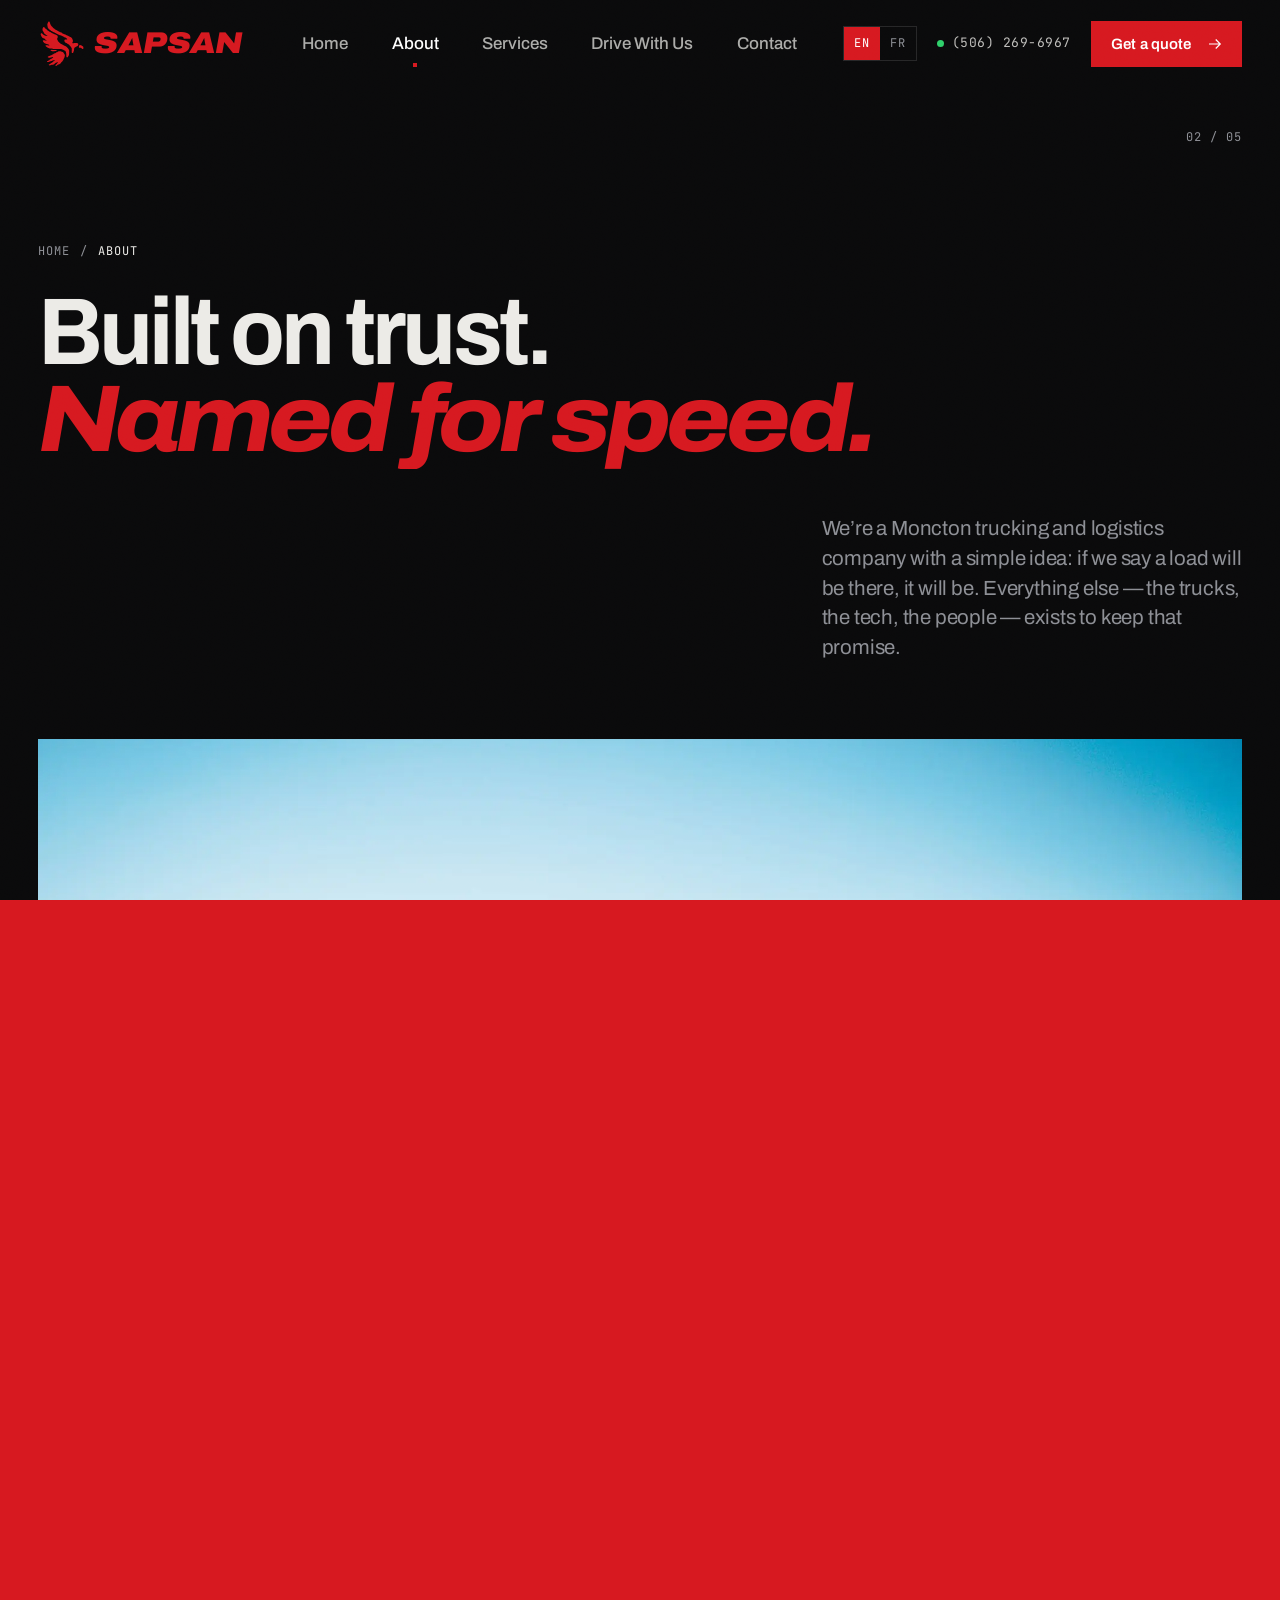
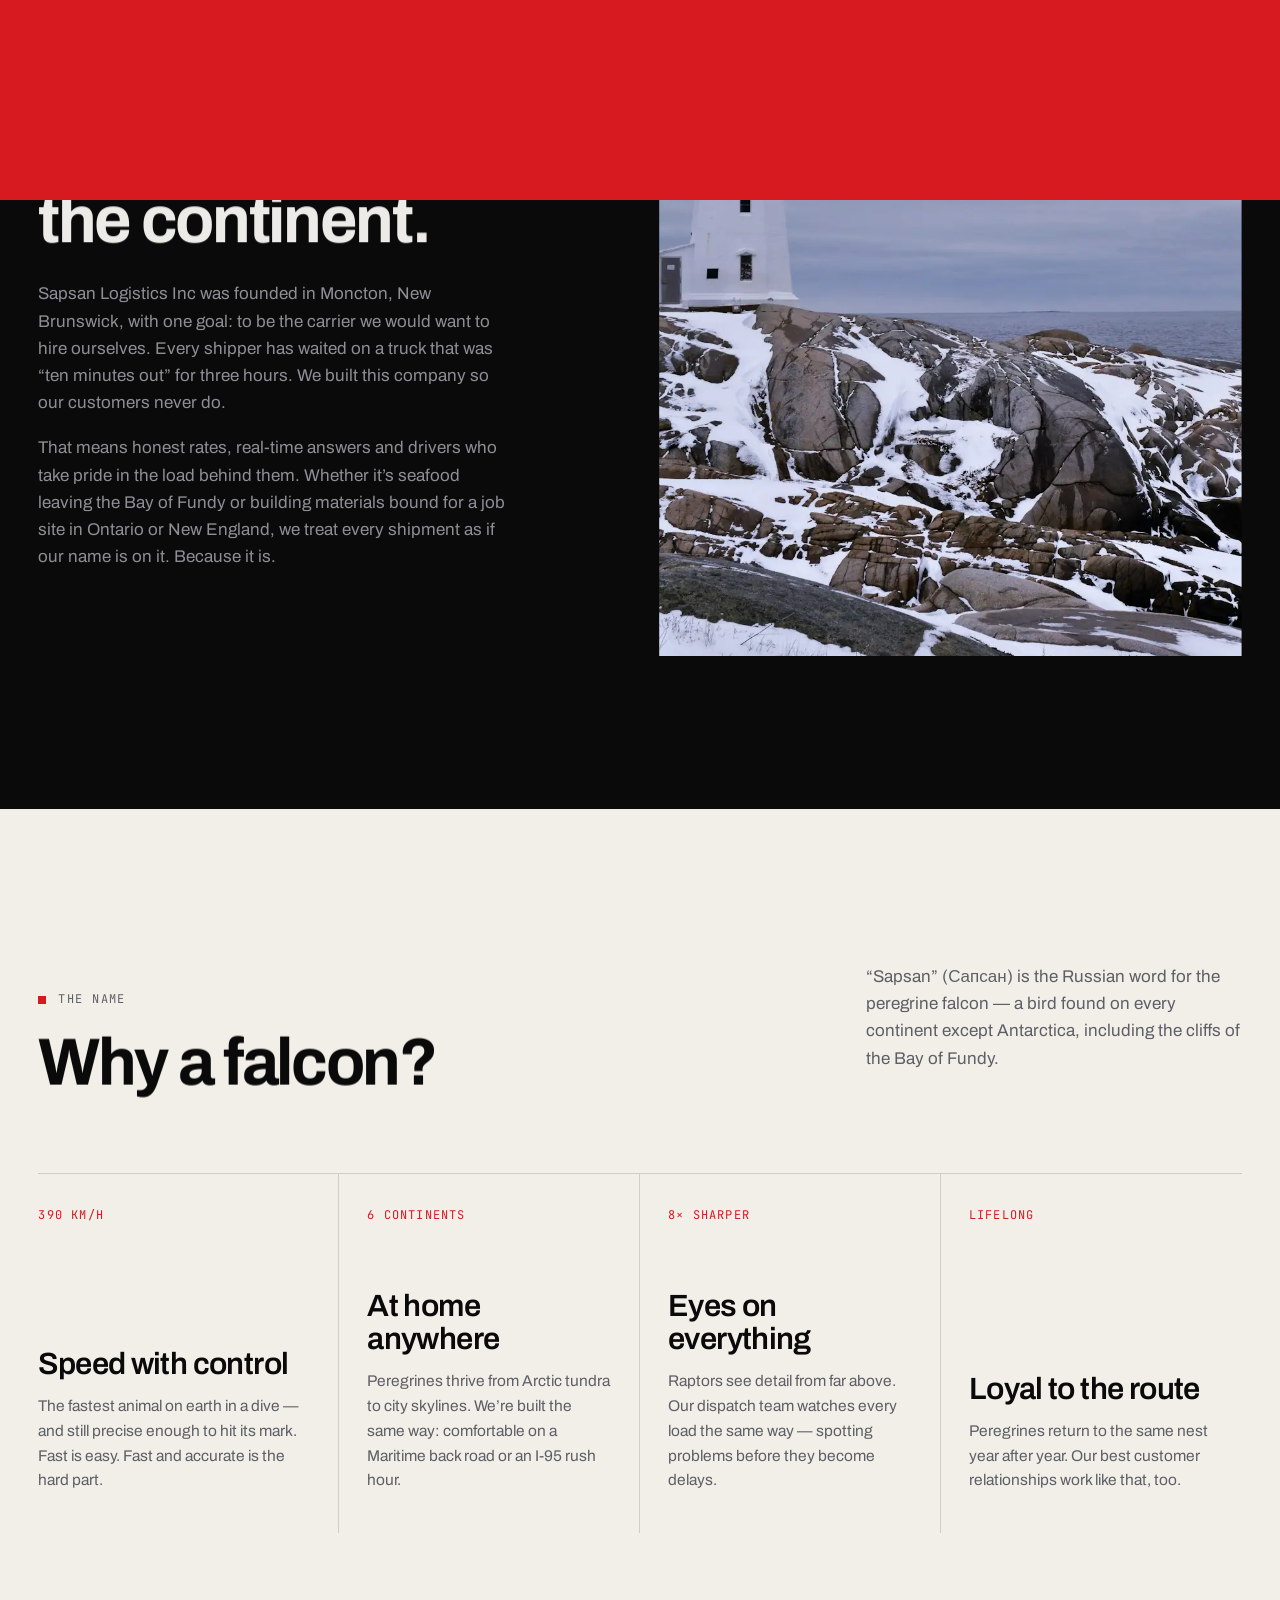
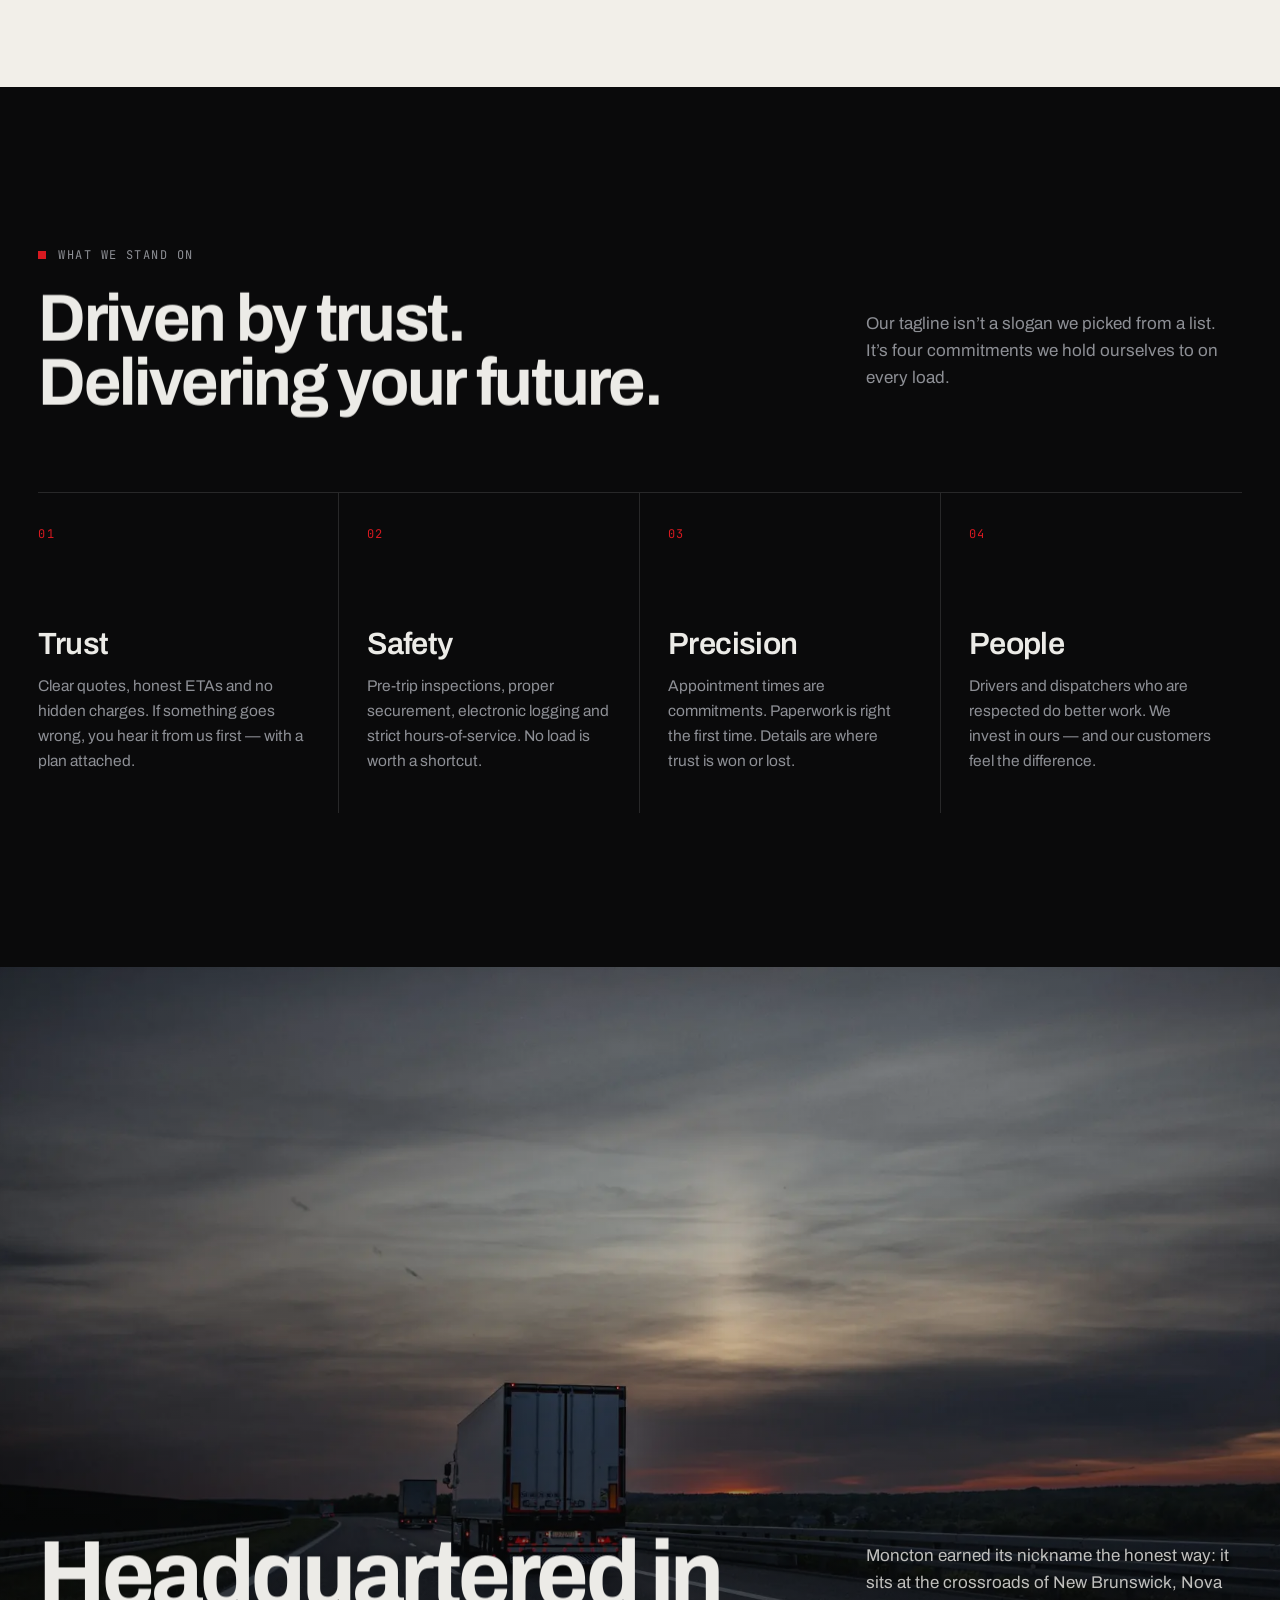
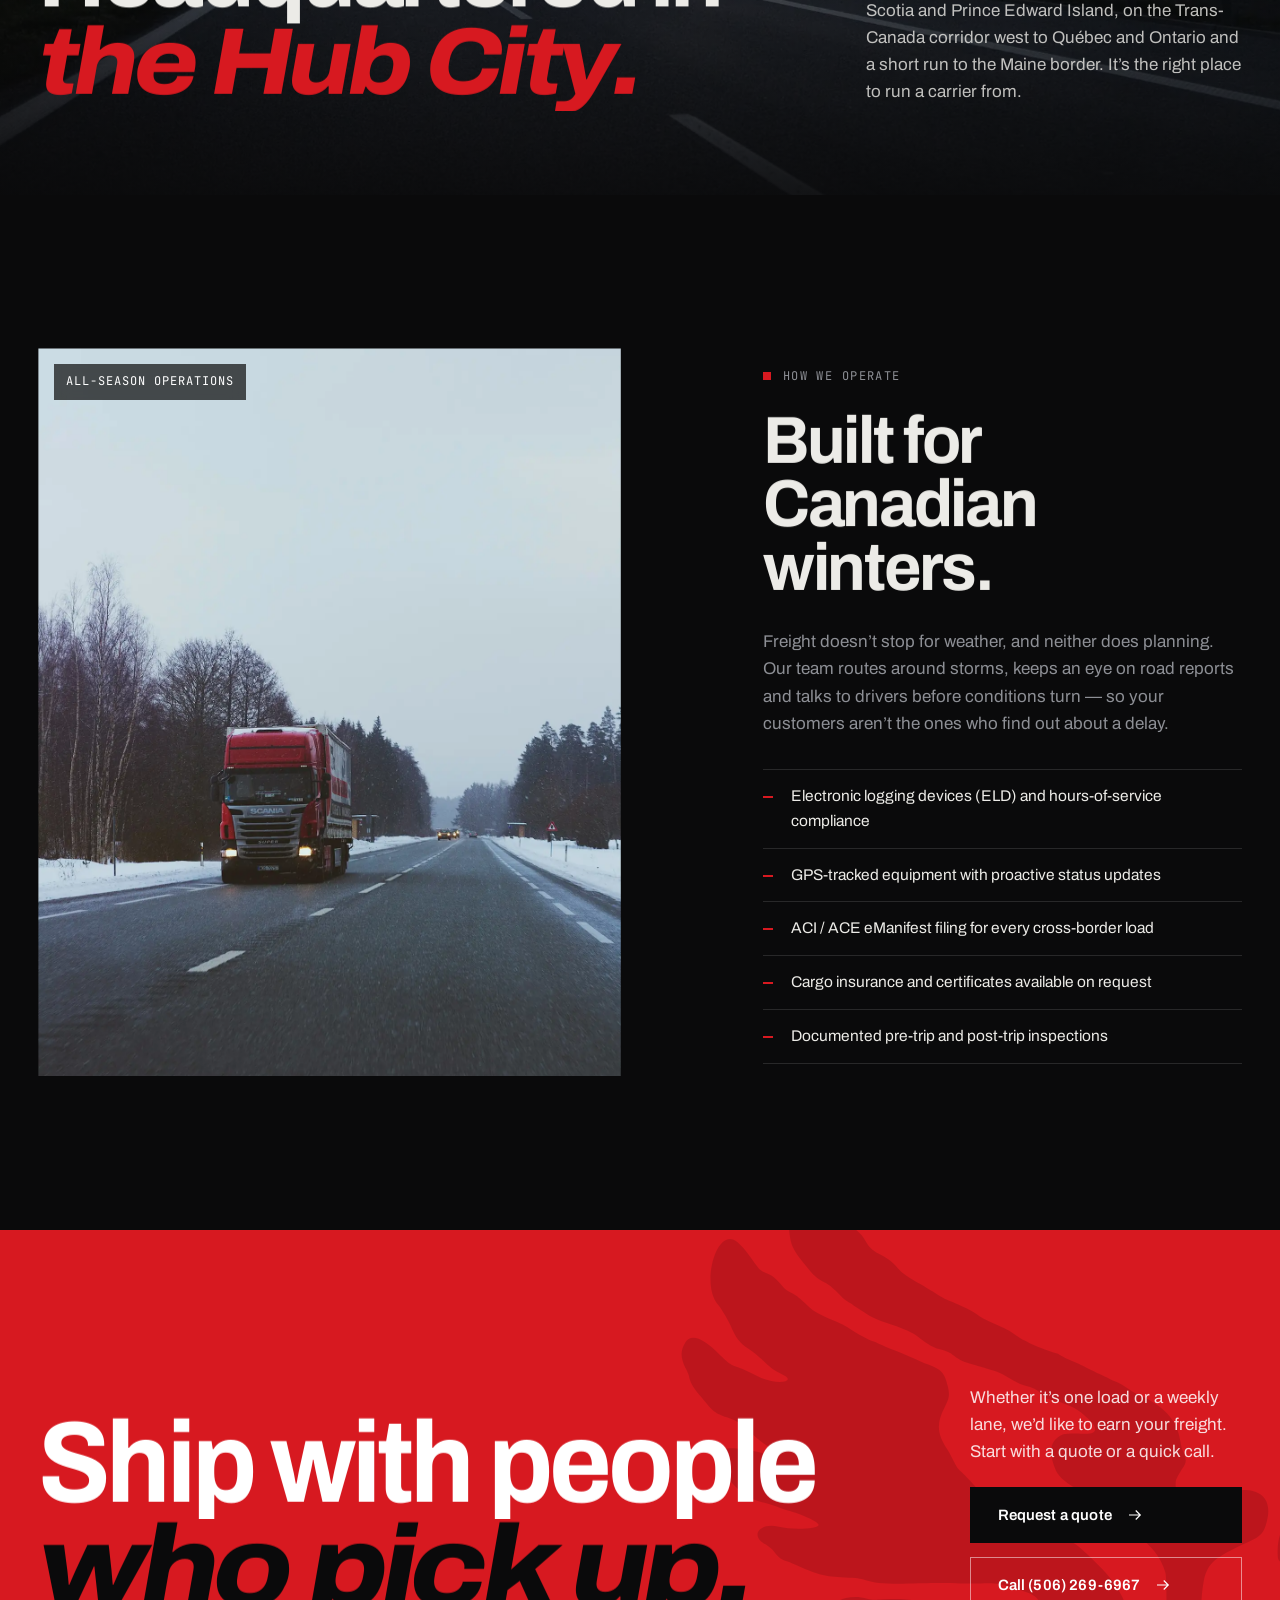
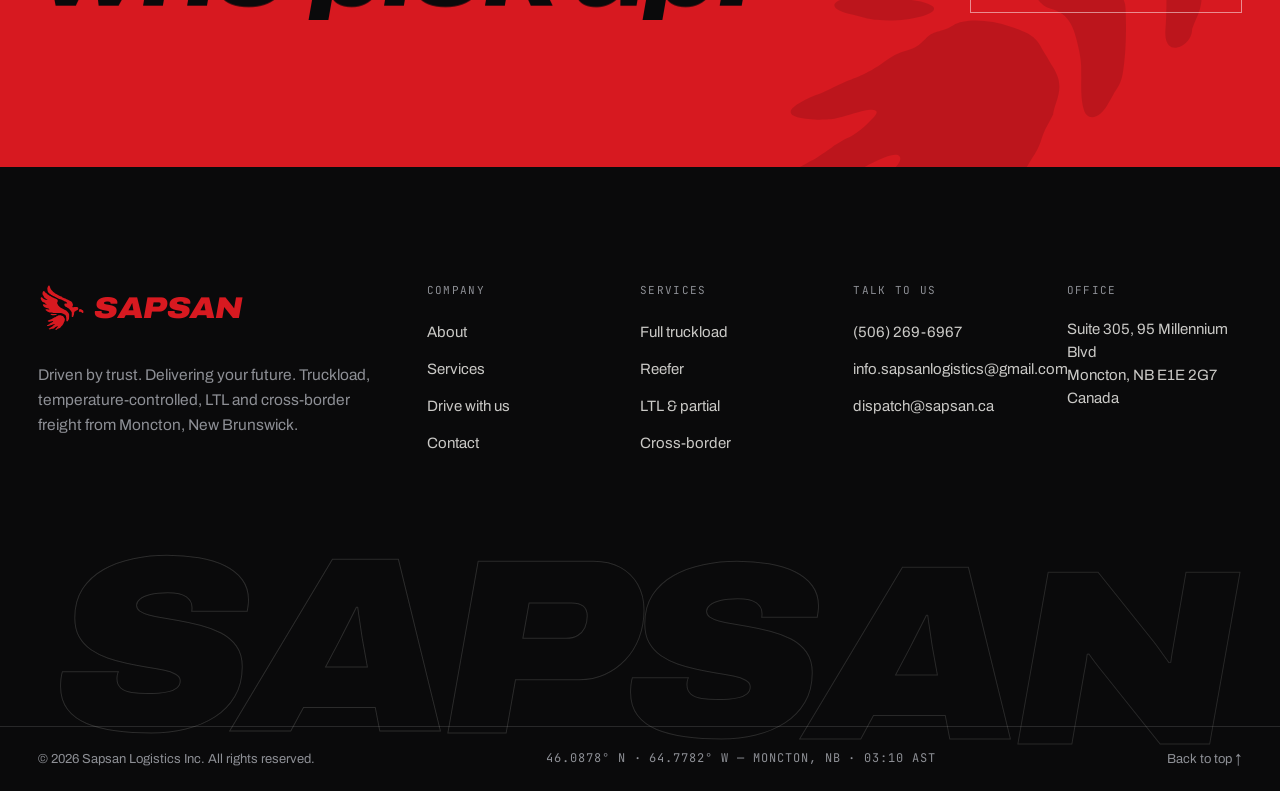
==== commit 9f2a1504: "Apply client edits: new homepage copy, EN/FR switch, Suite 305 Homepage - New hero ("Moving Business" ====
--- a/about.html
+++ b/about.html
@@ -16,7 +16,7 @@
 <link rel="icon" href="assets/img/favicon.svg" type="image/svg+xml">
 <link rel="preload" href="assets/fonts/archivo-latin-wdth-normal.woff2" as="font" type="font/woff2" crossorigin>
 <link rel="stylesheet" href="assets/css/style.css">
-<script>(function(d){var h=d.documentElement;h.classList.add('js');try{if(sessionStorage.getItem('sapsan-loaded'))h.classList.add('no-loader');if(sessionStorage.getItem('sapsan-tx')){h.classList.add('from-transition','no-loader');sessionStorage.removeItem('sapsan-tx')}}catch(e){}})(document)</script>
+<script>(function(d){var h=d.documentElement;h.classList.add('js');try{if(sessionStorage.getItem('sapsan-loaded'))h.classList.add('no-loader');if(sessionStorage.getItem('sapsan-tx')){h.classList.add('from-transition','no-loader');sessionStorage.removeItem('sapsan-tx')}}catch(e){}try{if(localStorage.getItem('sapsan-lang')==='fr'){h.lang='fr-CA';h.classList.add('i18n-pending');setTimeout(function(){h.classList.remove('i18n-pending')},2500)}}catch(e){}})(document)</script>
 </head>
 <body>
 <a class="skip" href="#main">Skip to content</a>
@@ -25,10 +25,11 @@
   <div class="wrap header__in">
     <a class="brand" href="index.html" aria-label="Sapsan Logistics Inc — home">
       <img class="brand__mark" src="assets/img/falcon.svg" alt="" width="40" height="45">
-      <span class="brand__word"><span class="brand__name">SAPSAN</span><span class="brand__sub">LOGISTICS INC</span></span>
+      <span class="brand__word"><span class="brand__name">SAPSAN</span></span>
     </a>
     <nav class="nav" aria-label="Primary"><a href="index.html">Home</a><a href="about.html" aria-current="page">About</a><a href="services.html">Services</a><a href="careers.html">Drive With Us</a><a href="contact.html">Contact</a></nav>
     <div class="header__cta">
+      <div class="lang" role="group" aria-label="Language"><button type="button" data-lang="en" aria-pressed="true">EN</button><button type="button" data-lang="fr" aria-pressed="false">FR</button></div>
       <a class="header__phone" href="tel:+15062696967"><span class="live-dot" aria-hidden="true"></span>(506) 269-6967</a>
       <a class="btn" href="contact.html#quote" data-magnetic>Get a quote <svg class="arr" viewBox="0 0 24 24" fill="none" stroke="currentColor" stroke-width="1.6" aria-hidden="true"><path d="M4 12h15M13 6l6 6-6 6"/></svg></a>
     </div>
@@ -39,6 +40,7 @@
   <nav aria-label="Mobile"><a href="index.html"><small>01</small>Home</a><a href="about.html"><small>02</small>About</a><a href="services.html"><small>03</small>Services</a><a href="careers.html"><small>04</small>Drive With Us</a><a href="contact.html"><small>05</small>Contact</a></nav>
   <div class="mmenu__foot">
     <span class="mono">Dispatch · 24/7</span>
+    <div class="lang" role="group" aria-label="Language"><button type="button" data-lang="en" aria-pressed="true">EN</button><button type="button" data-lang="fr" aria-pressed="false">FR</button></div>
     <a href="tel:+15062696967">(506) 269-6967</a>
     <a href="mailto:dispatch@sapsan.ca">dispatch@sapsan.ca</a>
   </div>
@@ -145,9 +147,9 @@
       <div class="footer__lead">
         <a class="brand" href="index.html" aria-label="Sapsan Logistics Inc — home">
           <img class="brand__mark" src="assets/img/falcon.svg" alt="" width="40" height="45">
-          <span class="brand__word"><span class="brand__name">SAPSAN</span><span class="brand__sub">LOGISTICS INC</span></span>
+          <span class="brand__word"><span class="brand__name">SAPSAN</span></span>
         </a>
-        <p>Driven by trust. Delivering your future. Truckload, temperature-controlled, flatbed and cross-border freight from Moncton, New Brunswick.</p>
+        <p>Driven by trust. Delivering your future. Truckload, temperature-controlled, LTL and cross-border freight from Moncton, New Brunswick.</p>
       </div>
       <div>
         <h4>Company</h4>
@@ -155,7 +157,7 @@
       </div>
       <div>
         <h4>Services</h4>
-        <ul><li><a href="services.html#truckload">Full truckload</a></li><li><a href="services.html#reefer">Reefer</a></li><li><a href="services.html#flatbed">Flatbed</a></li><li><a href="services.html#cross-border">Cross-border</a></li></ul>
+        <ul><li><a href="services.html#truckload">Full truckload</a></li><li><a href="services.html#reefer">Reefer</a></li><li><a href="services.html#ltl">LTL &amp; partial</a></li><li><a href="services.html#cross-border">Cross-border</a></li></ul>
       </div>
       <div>
         <h4>Talk to us</h4>
@@ -163,7 +165,7 @@
       </div>
       <div>
         <h4>Office</h4>
-        <address>Suite 307, 95 Millennium Blvd<br>Moncton, NB E1E 2G7<br>Canada</address>
+        <address>Suite 305, 95 Millennium Blvd<br>Moncton, NB E1E 2G7<br>Canada</address>
       </div>
     </div>
   </div>
@@ -177,6 +179,7 @@
 <script src="assets/js/gsap.min.js" defer></script>
 <script src="assets/js/ScrollTrigger.min.js" defer></script>
 <script src="assets/js/lenis.min.js" defer></script>
+<script src="assets/js/i18n-fr.js" defer></script>
 <script src="assets/js/main.js" defer></script>
 </body>
 </html>
--- a/assets/css/style.css
+++ b/assets/css/style.css
@@ -30,7 +30,7 @@
   --max: 1520px;
   --ease: cubic-bezier(0.22, 1, 0.36, 1);
   --ease-in-out: cubic-bezier(0.76, 0, 0.24, 1);
-  --header-h: 76px;
+  --header-h: 88px;
 }
 
 /* ---------- Reset ---------- */
@@ -60,6 +60,7 @@
 ::selection { background: var(--red); color: #fff; }
 :focus-visible { outline: 2px solid var(--red); outline-offset: 3px; }
 
+.i18n-pending body { visibility: hidden; }
 .sr-only { position: absolute; width: 1px; height: 1px; padding: 0; margin: -1px; overflow: hidden; clip: rect(0 0 0 0); white-space: nowrap; border: 0; }
 .skip { position: fixed; top: 12px; left: 12px; z-index: 200; background: var(--red); color: #fff; padding: 10px 16px; transform: translateY(-200%); }
 .skip:focus { transform: none; }
@@ -165,13 +166,12 @@
 .header.is-hidden { transform: translateY(-100%); }
 .header__in { height: 100%; display: flex; align-items: center; gap: 32px; }
 .brand { display: inline-flex; align-items: center; gap: 10px; flex: none; }
-.brand__mark { width: 40px; height: auto; }
+.brand__mark { width: 46px; height: auto; }
 .brand__word { display: flex; flex-direction: column; line-height: 1; }
-.brand__name { font-weight: 900; font-style: italic; font-stretch: 112%; font-size: 23px; letter-spacing: -0.02em; color: var(--red); }
-.brand__sub { font-weight: 600; font-size: 8.5px; letter-spacing: 0.42em; margin-top: 4px; color: var(--text); }
-.nav { display: flex; gap: 4px; margin-left: auto; }
+.brand__name { font-weight: 900; font-style: italic; font-stretch: 112%; font-size: 30px; letter-spacing: -0.02em; color: var(--red); }
+.nav { display: flex; gap: clamp(4px, 1.2vw, 20px); margin-left: auto; }
 .nav a {
-  position: relative; padding: 8px 14px; font-size: 14.5px; font-weight: 500; color: rgba(236, 235, 231, 0.72);
+  position: relative; padding: 10px 14px; font-size: 17px; font-weight: 500; color: rgba(236, 235, 231, 0.72);
   transition: color 0.3s;
 }
 .nav a:hover, .nav a[aria-current="page"] { color: #fff; }
@@ -179,7 +179,11 @@
 .header__cta { display: flex; align-items: center; gap: 20px; }
 .header__phone { font-family: var(--f-mono); font-size: 13px; letter-spacing: 0.04em; color: rgba(236, 235, 231, 0.8); display: inline-flex; align-items: center; gap: 8px; }
 .header__phone:hover { color: #fff; }
-.header .btn { height: 44px; padding: 0 18px 0 20px; font-size: 14px; }
+.header .btn { height: 46px; padding: 0 18px 0 20px; font-size: 15px; }
+.lang { display: inline-flex; border: 1px solid var(--line); }
+.lang button { font-family: var(--f-mono); font-size: 12px; letter-spacing: .08em; padding: 7px 10px; color: var(--muted); transition: color .3s, background .3s; }
+.lang button:hover { color: #fff; }
+.lang button[aria-pressed="true"] { background: var(--red); color: #fff; }
 .burger { display: none; width: 44px; height: 44px; margin-left: auto; position: relative; }
 .burger span { position: absolute; left: 11px; right: 11px; height: 1.5px; background: #fff; transition: transform 0.5s var(--ease), top 0.5s var(--ease); }
 .burger span:nth-child(1) { top: 17px; }
@@ -251,10 +255,6 @@
 .hero__bar > div:first-child { padding-left: 0; }
 .hero__bar > div:last-child { border-right: 0; }
 .hero__bar b { font-weight: 600; font-size: 15px; display: inline-flex; align-items: center; gap: 8px; }
-.scroll-cue { display: inline-flex; align-items: center; gap: 10px; }
-.scroll-cue i { width: 1px; height: 26px; background: var(--line); position: relative; overflow: hidden; }
-.scroll-cue i::after { content: ""; position: absolute; left: 0; top: -40%; width: 1px; height: 40%; background: var(--red); animation: cue 1.8s var(--ease-in-out) infinite; }
-@keyframes cue { to { top: 100%; } }
 
 /* ---------- Page hero (inner pages) ---------- */
 .phero { position: relative; padding-top: calc(var(--header-h) + clamp(72px, 12vw, 170px)); padding-bottom: clamp(48px, 6vw, 88px); overflow: hidden; isolation: isolate; }
@@ -285,6 +285,7 @@
 html:not(.js) .manifesto__text .w { color: var(--text); }
 .manifesto__foot { grid-column: 4 / span 9; display: grid; grid-template-columns: repeat(3, 1fr); gap: var(--gutter); margin-top: clamp(48px, 6vw, 88px); }
 .figure-fact { border-top: 1px solid var(--line); padding-top: 18px; }
+.figure-fact__ic { width: 30px; height: 30px; color: var(--red); margin-bottom: 16px; }
 .figure-fact b { display: block; font-size: clamp(40px, 4.6vw, 72px); font-weight: 700; letter-spacing: -0.045em; line-height: 1; margin-bottom: 10px; font-variant-numeric: tabular-nums; }
 .figure-fact b sup { font-size: 0.4em; vertical-align: top; position: relative; top: 0.25em; margin-left: 4px; color: var(--red); letter-spacing: 0; }
 .figure-fact p { color: var(--muted); font-size: 15px; max-width: 260px; }
@@ -300,6 +301,7 @@
 
 /* ---------- Horizontal services ---------- */
 .hs { position: relative; overflow: hidden; }
+.hs + .section { padding-top: clamp(24px, 4vw, 56px); }
 .hs__pin { height: 100svh; display: flex; flex-direction: column; justify-content: center; padding-top: var(--header-h); }
 .hs__top { display: flex; justify-content: space-between; align-items: end; margin-bottom: clamp(28px, 4vh, 48px); gap: 24px; }
 .hs__progress { width: 220px; height: 2px; background: var(--line); position: relative; }
@@ -328,20 +330,6 @@
 
 /* ---------- Lane map ---------- */
 .lanes { display: grid; gap: clamp(32px, 4vw, 56px); }
-.lanes__cols { display: grid; grid-template-columns: repeat(4, minmax(0, 1fr)); gap: 0 var(--gutter); }
-.lanes__col { border-top: 1px solid var(--line); }
-.lane {
-  display: grid; grid-template-columns: 1fr auto; align-items: center; gap: 12px;
-  width: 100%; text-align: left;
-  padding: 11px 0; border-bottom: 1px solid var(--line);
-  transition: color .3s, padding .5s var(--ease);
-  color: rgba(236,235,231,.75);
-}
-.lane span:first-child { font-weight: 500; font-size: 16px; }
-.lane span:last-child { font-family: var(--f-mono); font-size: 12px; color: var(--muted); letter-spacing: 0.05em; }
-.lane:hover, .lane.is-active { color: #fff; padding-left: 12px; }
-.lane.is-active span:last-child { color: var(--red); }
-.lanes__region { font-family: var(--f-mono); font-size: 11px; letter-spacing: 0.12em; text-transform: uppercase; color: var(--red); padding: 18px 0 8px; }
 .lanes__note { margin-top: -12px; font-size: 13px; color: var(--muted); }
 .map { position: relative; background: var(--ink-2); border: 1px solid var(--line); overflow: hidden; }
 .map svg { width: 100%; height: auto; }
@@ -349,53 +337,29 @@
 .map__ca { stroke: #6a6b72; }
 .city.minor text { opacity: 0; transition: opacity .3s; }
 .city.minor.is-active text { opacity: 1; }
-.map__hud { position: absolute; left: 20px; top: 18px; right: 20px; display: flex; justify-content: space-between; pointer-events: none; }
+.map__hud { position: absolute; left: 20px; top: 18px; right: 20px; display: flex; justify-content: space-between; gap: 16px; pointer-events: none; }
+.map__hud .mono, .map__legend { color: var(--text); font-size: 13px; font-weight: 500; }
+.map__live { display: inline-flex; align-items: center; gap: 10px; }
 .map__readout { position: absolute; left: 20px; bottom: 18px; pointer-events: none; }
 .map__readout b { display: block; font-size: clamp(30px, 3.4vw, 52px); font-weight: 700; letter-spacing: -0.04em; line-height: 1; font-variant-numeric: tabular-nums; }
 .map__legend { position: absolute; right: 20px; bottom: 20px; display: flex; gap: 18px; pointer-events: none; }
 .map__legend span { display: inline-flex; align-items: center; gap: 8px; }
-.map__legend i { width: 8px; height: 8px; border-radius: 50%; }
+.map__legend i { width: 10px; height: 10px; border-radius: 50%; box-shadow: 0 0 0 1px rgba(255,255,255,.35); }
 .arc { fill: none; stroke: rgba(215,25,32,.35); stroke-width: 1.4; transition: stroke .3s, stroke-width .3s; }
 .arc.is-active { stroke: var(--red); stroke-width: 2.4; }
+.city { cursor: pointer; outline: none; }
 .city circle { fill: #fff; transition: r .3s; }
+.city circle.hit { fill: transparent; }
+.city:focus-visible circle:not(.hit) { fill: var(--red); }
 .city text { font-family: var(--f-mono); font-size: 10.5px; fill: rgba(236,235,231,.55); letter-spacing: 0.04em; transition: fill .3s; }
 .city.is-active text { fill: #fff; }
-.city.is-active circle { fill: var(--red); }
+.city.is-active circle:not(.hit) { fill: var(--red); }
 .hub circle.core { fill: var(--red); }
 .hub circle.ring { fill: none; stroke: var(--red); transform-box: fill-box; transform-origin: center; animation: ring 2.4s var(--ease) infinite; }
 .hub circle.ring:nth-of-type(2) { animation-delay: 1.2s; }
 @keyframes ring { from { transform: scale(1); opacity: .9; } to { transform: scale(5); opacity: 0; } }
 .hub text { font-family: var(--f-sans); font-weight: 700; font-size: 16px; fill: #fff; letter-spacing: -0.01em; }
 .truck-dot { fill: #fff; }
-
-/* ---------- Process ---------- */
-.process { display: grid; grid-template-columns: minmax(0, 5fr) minmax(0, 7fr); gap: var(--gutter); }
-.process__head { position: sticky; top: calc(var(--header-h) + 40px); align-self: start; }
-.process__head .eyebrow { margin-bottom: 24px; }
-.process__head p { color: var(--muted-dark); margin-top: 24px; max-width: 420px; }
-.steps { position: relative; padding-left: 48px; }
-.steps__rail { position: absolute; left: 7px; top: 8px; bottom: 8px; width: 2px; background: var(--line-dark); }
-.steps__rail i { position: absolute; inset: 0; background: var(--red); transform-origin: top; transform: scaleY(0); }
-.step { position: relative; padding-bottom: clamp(48px, 6vw, 84px); }
-.step:last-child { padding-bottom: 0; }
-.step::before { content: ""; position: absolute; left: -48px; top: 6px; width: 16px; height: 16px; border-radius: 50%; background: var(--paper); border: 2px solid var(--line-dark); transition: border-color .4s, background .4s; }
-.step.is-on::before { border-color: var(--red); background: var(--red); }
-.step__n { font-family: var(--f-mono); font-size: 12px; letter-spacing: .1em; color: var(--red); margin-bottom: 10px; display: block; }
-.step h3 { margin-bottom: 12px; }
-.step p { color: var(--muted-dark); max-width: 520px; }
-
-/* ---------- Industries (hover list) ---------- */
-.ind { border-top: 1px solid var(--line); }
-.ind__row { position: relative; display: grid; grid-template-columns: 80px minmax(0, 1fr) minmax(0, 1fr) 40px; gap: var(--gutter); align-items: center; padding: 26px 0; border-bottom: 1px solid var(--line); transition: color .4s; }
-.ind__row h3 { font-size: clamp(26px, 3.2vw, 48px); font-weight: 600; letter-spacing: -0.035em; line-height: 1.05; transition: transform .6s var(--ease); }
-.ind__row p { color: var(--muted); font-size: 15px; max-width: 420px; }
-.ind__row .ic { justify-self: end; width: 22px; height: 22px; opacity: .4; transition: opacity .3s, transform .6s var(--ease); }
-.ind__row:hover h3 { transform: translateX(14px); }
-.ind__row:hover .ic { opacity: 1; transform: translate(3px, -3px); color: var(--red); }
-.ind__float { position: fixed; left: 0; top: 0; z-index: 60; width: 300px; aspect-ratio: 4/5; pointer-events: none; overflow: hidden; opacity: 0; transform: translate(-50%, -50%) scale(.85); transition: opacity .35s, transform .5s var(--ease); }
-.ind__float.is-on { opacity: 1; transform: translate(-50%, -50%) scale(1); }
-.ind__float img { position: absolute; inset: 0; width: 100%; height: 100%; object-fit: cover; opacity: 0; transition: opacity .35s; }
-.ind__float img.is-on { opacity: 1; }
 
 /* ---------- Image band ---------- */
 .band { position: relative; height: clamp(520px, 92vh, 960px); overflow: hidden; display: flex; align-items: flex-end; isolation: isolate; }
@@ -588,7 +552,7 @@
 /* ---------- Responsive ---------- */
 @media (max-width: 1180px) {
   .nav, .header__phone { display: none; }
-  .header__cta { margin-left: auto; }
+  .header__cta { margin-left: auto; gap: 12px; }
   .burger { display: block; margin-left: 0; }
   .footer__grid { grid-template-columns: repeat(3, minmax(0, 1fr)); }
   .footer__lead { grid-column: 1 / -1; }
@@ -609,12 +573,6 @@
   .manifesto__label, .manifesto__text, .manifesto__foot { grid-column: 1 / -1; }
   .manifesto__foot { grid-template-columns: 1fr; }
   .shead__l, .shead__r { grid-column: 1 / -1; }
-  .lanes__cols { grid-template-columns: repeat(2, minmax(0, 1fr)); }
-  .process { grid-template-columns: 1fr; }
-  .process__head { position: static; margin-bottom: 48px; }
-  .ind__row { grid-template-columns: 48px minmax(0, 1fr) 24px; }
-  .ind__row p { display: none; }
-  .ind__float { display: none; }
   .band__in > :first-child, .band__in > :last-child { grid-column: 1 / -1; }
   .split__media, .split__body, .split--rev .split__media, .split--rev .split__body { grid-column: 1 / -1; order: 0; }
   .split__media { aspect-ratio: 4/3; margin-bottom: 16px; }
@@ -634,8 +592,9 @@
   :root { --header-h: 64px; }
   body { font-size: 16px; }
   .header .btn { display: none; }
-  .brand__mark { width: 34px; }
-  .brand__name { font-size: 20px; }
+  .brand__mark { width: 36px; }
+  .brand__name { font-size: 24px; }
+  .lang button { padding: 6px 8px; }
   .hero__meta { display: none; }
   .hero__actions .btn { flex: 1 1 100%; justify-content: space-between; }
   .hero__bar > div { padding: 14px 0 16px 14px; }
@@ -652,7 +611,6 @@
   .svc__specs dd { font-size: 14px; }
   .hero::before { background: linear-gradient(0deg, rgba(10,10,11,1) 0%, rgba(10,10,11,.82) 45%, rgba(10,10,11,.2) 75%, rgba(10,10,11,.5) 100%); }
   .map__legend, .map__hud > :last-child { display: none; }
-  .lanes__cols { grid-template-columns: 1fr; }
   .city text { font-size: 18px; }
   .mapframe__card { right: var(--gutter); }
   .qform__steps button { font-size: 10px; }
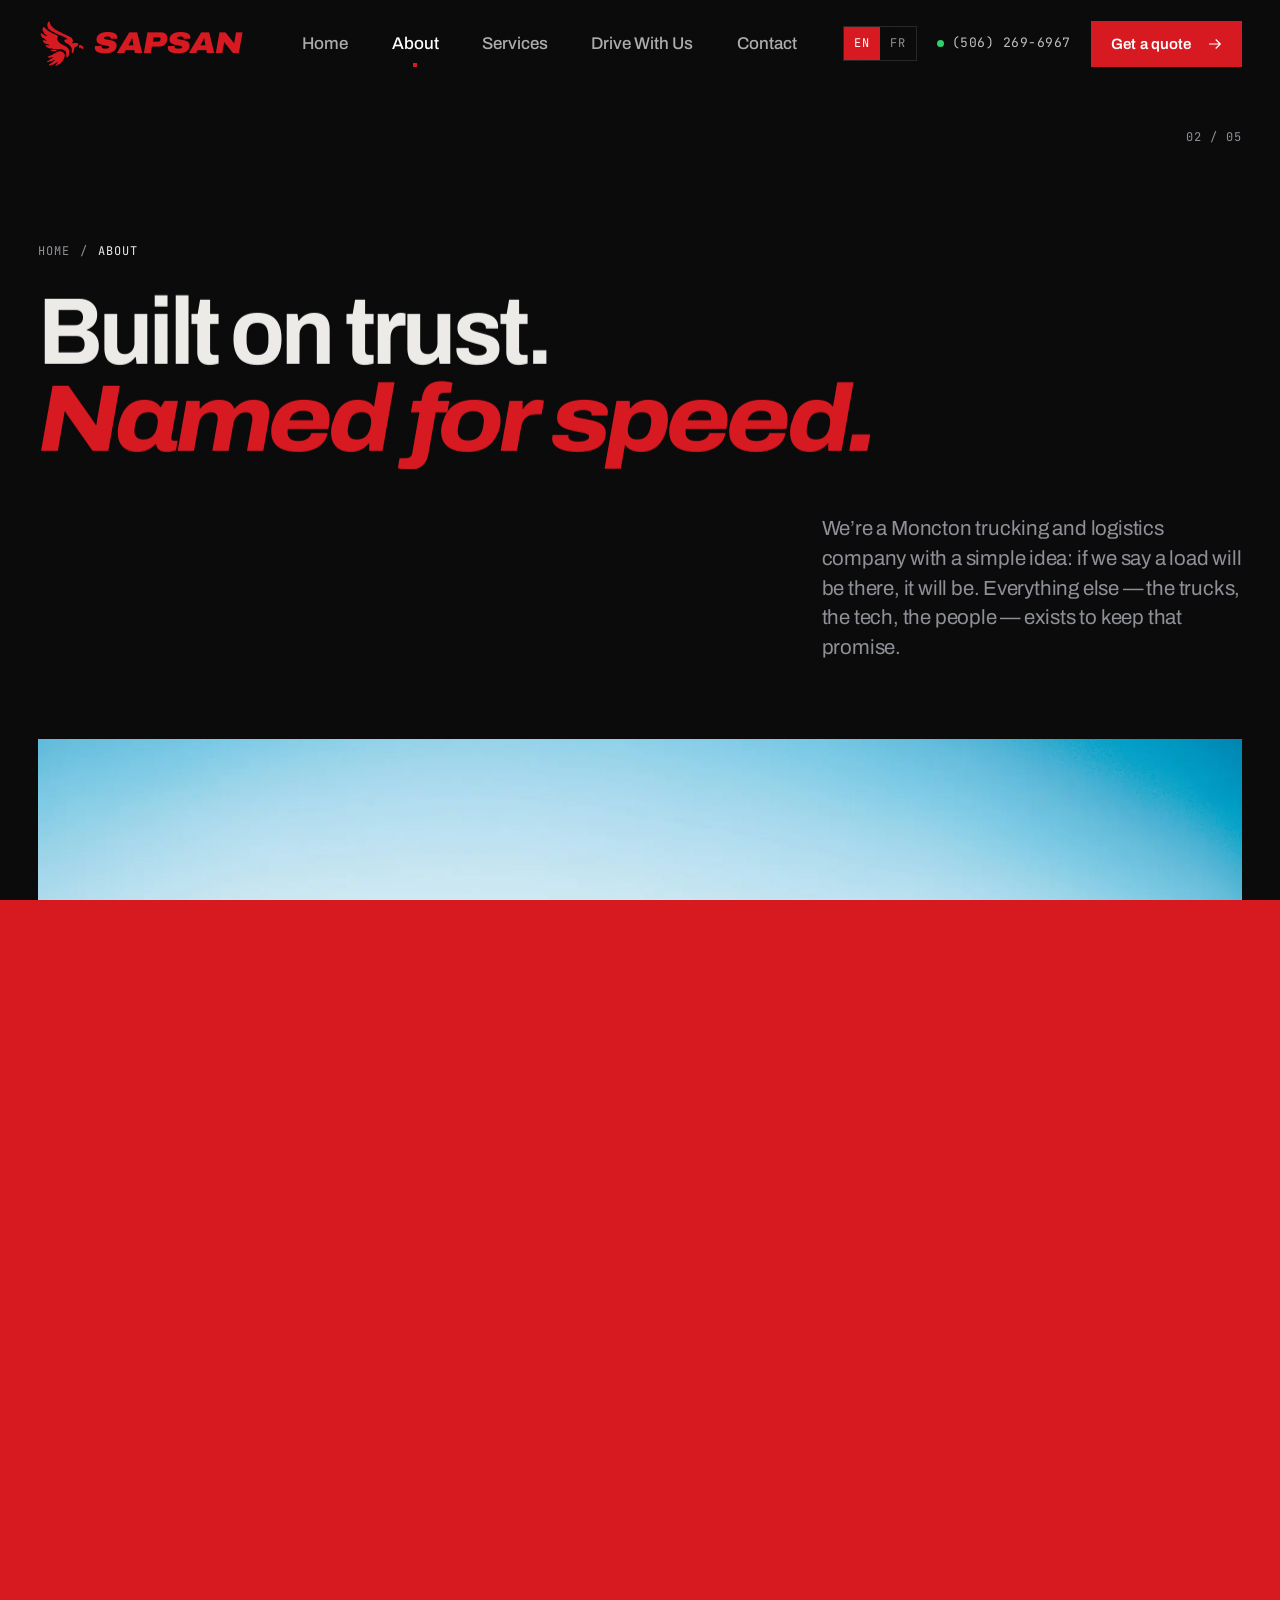
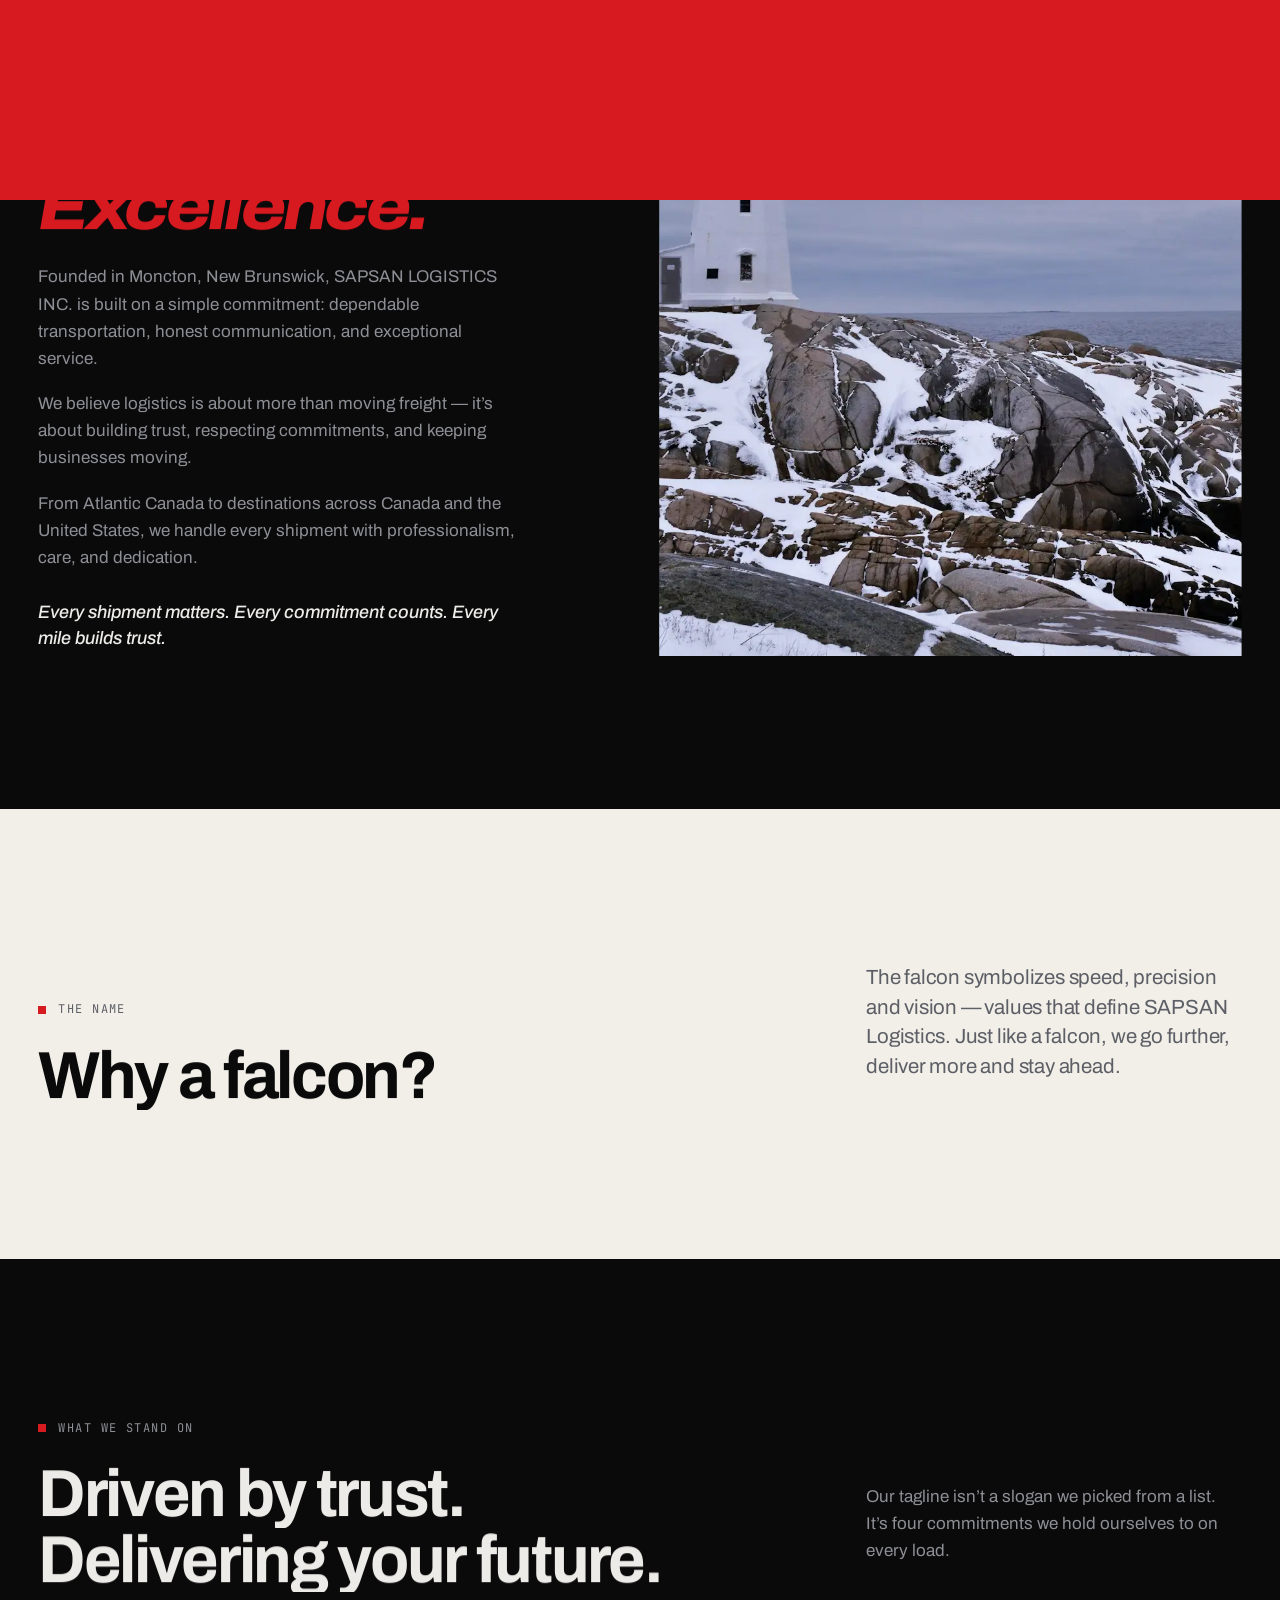
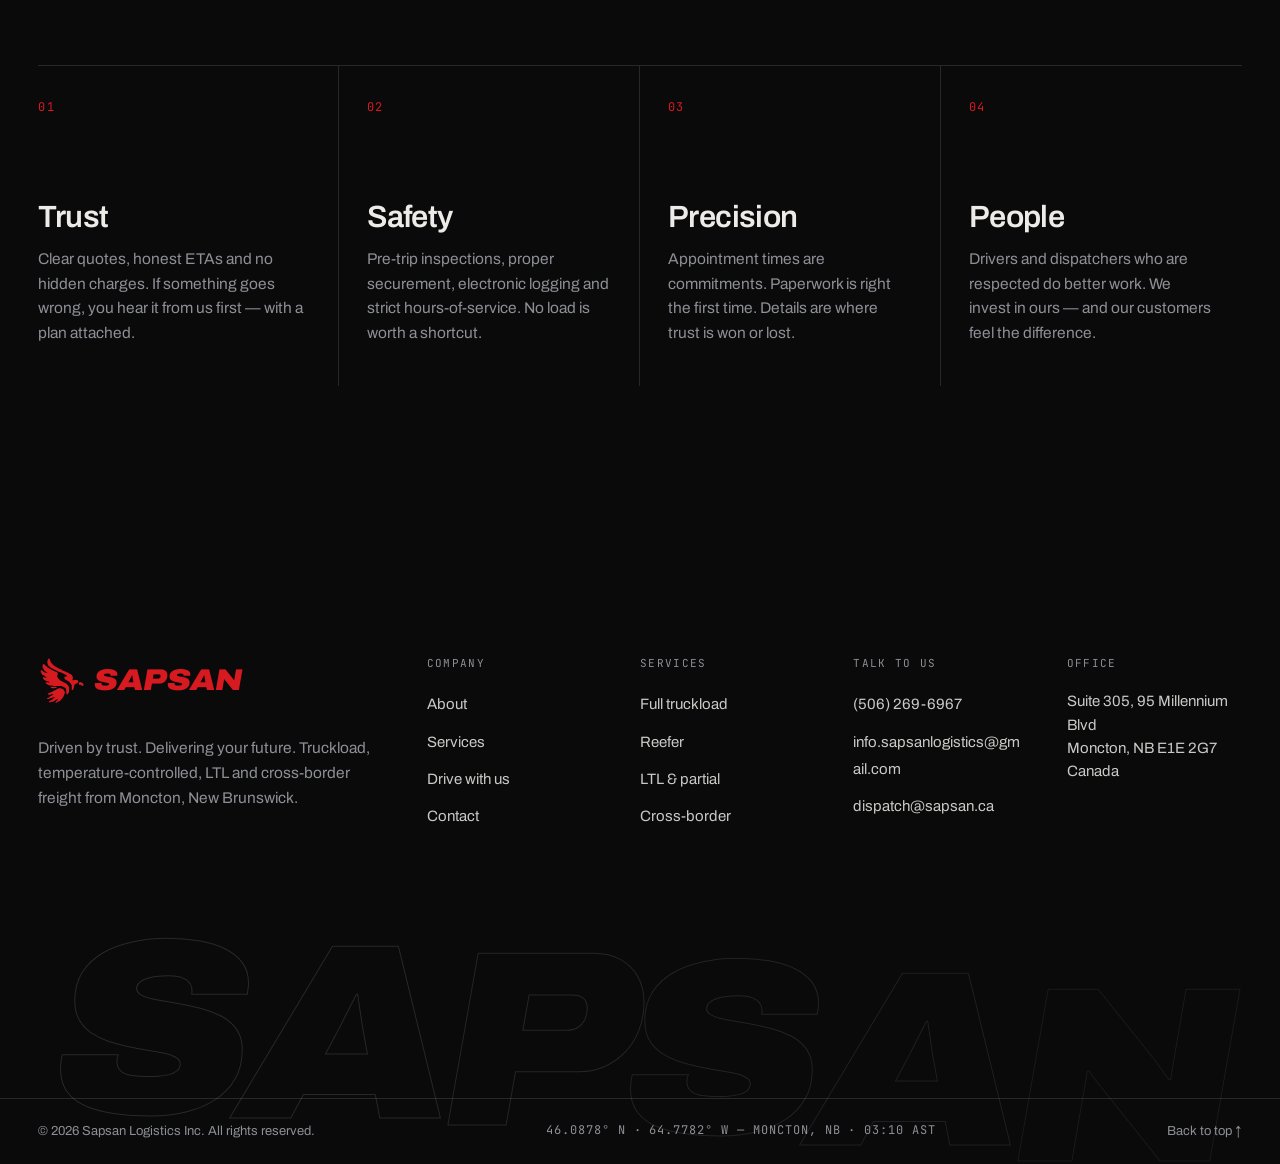
==== commit cd83e7a0: "Apply client edits round 2: trim About/Services, new story copy Home - Reduce the gap between the st" ====
--- a/about.html
+++ b/about.html
@@ -65,24 +65,20 @@
     <div class="split__media" data-clip><img src="assets/img/lighthouse.webp" alt="Snow-covered rocks and a lighthouse on the Atlantic coast" loading="lazy" data-parallax="10" style="object-position:8% 50%"><span class="tag mono">Atlantic Canada</span></div>
     <div class="split__body">
       <span class="eyebrow">Our story</span>
-      <h2 class="h2" data-split>Rooted in the East. Running the continent.</h2>
-      <p data-reveal>Sapsan Logistics Inc was founded in Moncton, New Brunswick, with one goal: to be the carrier we would want to hire ourselves. Every shipper has waited on a truck that was “ten minutes out” for three hours. We built this company so our customers never do.</p>
-      <p data-reveal>That means honest rates, real-time answers and drivers who take pride in the load behind them. Whether it’s seafood leaving the Bay of Fundy or building materials bound for a job site in Ontario or New England, we treat every shipment as if our name is on it. Because it is.</p>
+      <h2 class="h2" data-split>Rooted in Atlantic Canada.<br><em>Driven by Excellence.</em></h2>
+      <p data-reveal>Founded in Moncton, New Brunswick, SAPSAN LOGISTICS INC. is built on a simple commitment: dependable transportation, honest communication, and exceptional service.</p>
+      <p data-reveal>We believe logistics is about more than moving freight — it’s about building trust, respecting commitments, and keeping businesses moving.</p>
+      <p data-reveal>From Atlantic Canada to destinations across Canada and the United States, we handle every shipment with professionalism, care, and dedication.</p>
+      <p class="story__close" data-reveal>Every shipment matters. Every commitment counts. Every mile builds trust.</p>
     </div>
   </div>
 </section>
 
 <section class="section light" aria-labelledby="name-title">
   <div class="wrap">
-    <div class="shead">
+    <div class="shead" style="margin-bottom:0">
       <div class="shead__l"><span class="eyebrow">The name</span><h2 class="h2" id="name-title" data-split>Why a falcon?</h2></div>
-      <div class="shead__r" data-reveal><p>“Sapsan” (Сапсан) is the Russian word for the peregrine falcon — a bird found on every continent except Antarctica, including the cliffs of the Bay of Fundy.</p></div>
-    </div>
-    <div class="pillars">
-      <div class="pillar" data-reveal><span class="pillar__n">390 KM/H</span><h3 class="h3">Speed with control</h3><p>The fastest animal on earth in a dive — and still precise enough to hit its mark. Fast is easy. Fast and accurate is the hard part.</p></div>
-      <div class="pillar" data-reveal><span class="pillar__n">6 CONTINENTS</span><h3 class="h3">At home anywhere</h3><p>Peregrines thrive from Arctic tundra to city skylines. We’re built the same way: comfortable on a Maritime back road or an I-95 rush hour.</p></div>
-      <div class="pillar" data-reveal><span class="pillar__n">8× SHARPER</span><h3 class="h3">Eyes on everything</h3><p>Raptors see detail from far above. Our dispatch team watches every load the same way — spotting problems before they become delays.</p></div>
-      <div class="pillar" data-reveal><span class="pillar__n">LIFELONG</span><h3 class="h3">Loyal to the route</h3><p>Peregrines return to the same nest year after year. Our best customer relationships work like that, too.</p></div>
+      <div class="shead__r" data-reveal><p class="lead">The falcon symbolizes speed, precision and vision — values that define SAPSAN Logistics. Just like a falcon, we go further, deliver more and stay ahead.</p></div>
     </div>
   </div>
 </section>
@@ -98,44 +94,6 @@
       <div class="pillar" data-reveal><span class="pillar__n">02</span><h3 class="h3">Safety</h3><p>Pre-trip inspections, proper securement, electronic logging and strict hours-of-service. No load is worth a shortcut.</p></div>
       <div class="pillar" data-reveal><span class="pillar__n">03</span><h3 class="h3">Precision</h3><p>Appointment times are commitments. Paperwork is right the first time. Details are where trust is won or lost.</p></div>
       <div class="pillar" data-reveal><span class="pillar__n">04</span><h3 class="h3">People</h3><p>Drivers and dispatchers who are respected do better work. We invest in ours — and our customers feel the difference.</p></div>
-    </div>
-  </div>
-</section>
-
-<section class="band" aria-labelledby="hq-title">
-  <div class="band__media"><img src="assets/img/sunset-highway.webp" alt="A truck on a highway at dusk" loading="lazy" data-parallax="8"></div>
-  <div class="wrap band__in">
-    <h2 class="h1" id="hq-title" data-split>Headquartered in<br><em>the Hub City.</em></h2>
-    <p data-reveal>Moncton earned its nickname the honest way: it sits at the crossroads of New Brunswick, Nova Scotia and Prince Edward Island, on the Trans-Canada corridor west to Québec and Ontario and a short run to the Maine border. It’s the right place to run a carrier from.</p>
-  </div>
-</section>
-
-<section class="section" aria-labelledby="commit-title">
-  <div class="wrap split">
-    <div class="split__media" data-clip><img src="assets/img/red-winter.webp" alt="A red truck on a snowy highway lined with trees" loading="lazy" data-parallax="10"><span class="tag mono">All-season operations</span></div>
-    <div class="split__body">
-      <span class="eyebrow">How we operate</span>
-      <h2 class="h2" id="commit-title" data-split>Built for Canadian winters.</h2>
-      <p data-reveal>Freight doesn’t stop for weather, and neither does planning. Our team routes around storms, keeps an eye on road reports and talks to drivers before conditions turn — so your customers aren’t the ones who find out about a delay.</p>
-      <ul class="checks" data-reveal>
-        <li>Electronic logging devices (ELD) and hours-of-service compliance</li>
-        <li>GPS-tracked equipment with proactive status updates</li>
-        <li>ACI / ACE eManifest filing for every cross-border load</li>
-        <li>Cargo insurance and certificates available on request</li>
-        <li>Documented pre-trip and post-trip inspections</li>
-      </ul>
-    </div>
-  </div>
-</section>
-
-<section class="cta" aria-labelledby="cta-title">
-  <img class="cta__mark" src="assets/img/falcon.svg" alt="" aria-hidden="true">
-  <div class="wrap cta__in">
-    <h2 class="display" id="cta-title" data-split>Ship with people<br><em>who pick up.</em></h2>
-    <div class="cta__side" data-reveal>
-      <p>Whether it’s one load or a weekly lane, we’d like to earn your freight. Start with a quote or a quick call.</p>
-      <a class="btn" href="contact.html#quote" data-magnetic>Request a quote <svg class="arr" viewBox="0 0 24 24" fill="none" stroke="currentColor" stroke-width="1.6" aria-hidden="true"><path d="M4 12h15M13 6l6 6-6 6"/></svg></a>
-      <a class="btn btn--ghost" href="tel:+15062696967">Call (506) 269-6967 <svg class="arr" viewBox="0 0 24 24" fill="none" stroke="currentColor" stroke-width="1.6" aria-hidden="true"><path d="M4 12h15M13 6l6 6-6 6"/></svg></a>
     </div>
   </div>
 </section>
--- a/assets/css/style.css
+++ b/assets/css/style.css
@@ -50,9 +50,11 @@
   -webkit-font-smoothing: antialiased;
   -moz-osx-font-smoothing: grayscale;
   overflow-x: hidden;
+  overflow-wrap: break-word;
 }
 img, svg, video { display: block; max-width: 100%; }
 a { color: inherit; text-decoration: none; }
+a[href^="mailto:"] { overflow-wrap: anywhere; }
 button, input, select, textarea { font: inherit; color: inherit; }
 button { cursor: pointer; background: none; border: 0; padding: 0; }
 h1, h2, h3, h4, p, ul, ol, figure, dl, dd { margin: 0; }
@@ -250,7 +252,7 @@
 .hero__row { display: grid; grid-template-columns: minmax(0, 1fr) auto; gap: 40px; align-items: end; padding-bottom: clamp(28px, 4vw, 44px); }
 .hero__sub { max-width: 520px; color: rgba(236,235,231,.82); }
 .hero__actions { display: flex; gap: 12px; flex-wrap: wrap; }
-.hero__bar { border-top: 1px solid var(--line); display: grid; grid-template-columns: repeat(4, 1fr); }
+.hero__bar { border-top: 1px solid var(--line); display: grid; grid-template-columns: repeat(4, minmax(0, 1fr)); }
 .hero__bar > div { padding: 18px 0 22px; display: flex; flex-direction: column; gap: 4px; border-right: 1px solid var(--line); padding-left: 20px; }
 .hero__bar > div:first-child { padding-left: 0; }
 .hero__bar > div:last-child { border-right: 0; }
@@ -276,6 +278,7 @@
 @keyframes marquee { to { transform: translateX(-50%); } }
 
 /* ---------- Manifesto ---------- */
+.section--manifesto { padding-bottom: clamp(16px, 2.4vw, 32px); }
 .manifesto { display: grid; grid-template-columns: repeat(12, minmax(0, 1fr)); gap: var(--gutter); }
 .manifesto__label { grid-column: 1 / span 3; }
 .manifesto__text { grid-column: 4 / span 9; font-size: clamp(28px, 3.7vw, 58px); line-height: 1.12; letter-spacing: -0.03em; font-weight: 500; }
@@ -283,7 +286,7 @@
 .manifesto__text .w.on { color: var(--text); }
 .manifesto__text .w.red.on { color: var(--red); }
 html:not(.js) .manifesto__text .w { color: var(--text); }
-.manifesto__foot { grid-column: 4 / span 9; display: grid; grid-template-columns: repeat(3, 1fr); gap: var(--gutter); margin-top: clamp(48px, 6vw, 88px); }
+.manifesto__foot { grid-column: 4 / span 9; display: grid; grid-template-columns: repeat(3, minmax(0, 1fr)); gap: var(--gutter); margin-top: clamp(48px, 6vw, 88px); }
 .figure-fact { border-top: 1px solid var(--line); padding-top: 18px; }
 .figure-fact__ic { width: 30px; height: 30px; color: var(--red); margin-bottom: 16px; }
 .figure-fact b { display: block; font-size: clamp(40px, 4.6vw, 72px); font-weight: 700; letter-spacing: -0.045em; line-height: 1; margin-bottom: 10px; font-variant-numeric: tabular-nums; }
@@ -366,7 +369,7 @@
 .band__media { position: absolute; inset: -10% 0; z-index: -2; }
 .band__media img { width: 100%; height: 100%; object-fit: cover; }
 .band::before { content: ""; position: absolute; inset: 0; z-index: -1; background: linear-gradient(0deg, rgba(10,10,11,.92) 0%, rgba(10,10,11,.2) 55%, rgba(10,10,11,.35) 100%); }
-.band__in { padding-bottom: clamp(48px, 7vw, 100px); display: grid; grid-template-columns: repeat(12, minmax(0,1fr)); gap: var(--gutter); align-items: end; }
+.band__in { padding-bottom: clamp(48px, 7vw, 100px); display: grid; grid-template-columns: repeat(12, minmax(0, 1fr)); gap: var(--gutter); align-items: end; }
 .band__in > :first-child { grid-column: 1 / span 8; }
 .band__in > :last-child { grid-column: 9 / span 4; color: rgba(236,235,231,.8); }
 
@@ -393,6 +396,7 @@
 .split__body p + p { margin-top: 18px; }
 .split__body p { color: var(--muted); }
 .light .split__body p { color: var(--muted-dark); }
+.split__body p.story__close { margin-top: 28px; color: var(--text); font-style: italic; font-weight: 500; font-size: clamp(18px, 1.4vw, 21px); line-height: 1.45; }
 .tag { position: absolute; left: 16px; top: 16px; background: rgba(10,10,11,.7); backdrop-filter: blur(8px); -webkit-backdrop-filter: blur(8px); color: #fff; padding: 8px 12px; }
 
 /* ---------- Service detail rows ---------- */
@@ -417,10 +421,10 @@
 .svc:nth-of-type(even) .svc__body { grid-column: 8 / span 5; grid-row: 1; }
 .svc:nth-of-type(even) .svc__n { grid-column: 12 / span 1; grid-row: 1; text-align: right; }
 .checks { margin-top: 32px; border-top: 1px solid var(--line); }
-.checks li { display: grid; grid-template-columns: 28px 1fr; padding: 14px 0; border-bottom: 1px solid var(--line); font-size: 15.5px; }
+.checks li { display: grid; grid-template-columns: 28px minmax(0, 1fr); padding: 14px 0; border-bottom: 1px solid var(--line); font-size: 15.5px; }
 .checks li::before { content: ""; width: 10px; height: 2px; background: var(--red); margin-top: 12px; }
 .light .checks, .light .checks li { border-color: var(--line-dark); }
-.svc__specs { margin-top: 28px; display: grid; grid-template-columns: repeat(3, 1fr); gap: 1px; background: var(--line); border: 1px solid var(--line); }
+.svc__specs { margin-top: 28px; display: grid; grid-template-columns: repeat(3, minmax(0, 1fr)); gap: 1px; background: var(--line); border: 1px solid var(--line); }
 .svc__specs div { background: var(--ink); padding: 16px; }
 .svc__specs dt { font-family: var(--f-mono); font-size: 11px; letter-spacing: .1em; text-transform: uppercase; color: var(--muted); margin-bottom: 6px; }
 .svc__specs dd { font-weight: 600; font-size: 17px; letter-spacing: -.01em; }
@@ -438,7 +442,7 @@
 /* ---------- FAQ ---------- */
 .faq { border-top: 1px solid var(--line); }
 .faq details { border-bottom: 1px solid var(--line); }
-.faq summary { list-style: none; cursor: pointer; display: grid; grid-template-columns: 1fr 28px; gap: 24px; align-items: center; padding: 26px 0; font-size: clamp(19px, 1.8vw, 24px); font-weight: 500; letter-spacing: -0.015em; }
+.faq summary { list-style: none; cursor: pointer; display: grid; grid-template-columns: minmax(0, 1fr) 28px; gap: 24px; align-items: center; padding: 26px 0; font-size: clamp(19px, 1.8vw, 24px); font-weight: 500; letter-spacing: -0.015em; }
 .faq summary::-webkit-details-marker { display: none; }
 .faq summary .pm { position: relative; width: 28px; height: 28px; }
 .faq summary .pm::before, .faq summary .pm::after { content: ""; position: absolute; left: 6px; right: 6px; top: 13px; height: 2px; background: currentColor; transition: transform .5s var(--ease); }
@@ -459,7 +463,7 @@
 
 /* ---------- Forms ---------- */
 .form { display: grid; gap: 22px; }
-.form__row { display: grid; grid-template-columns: 1fr 1fr; gap: 22px; }
+.form__row { display: grid; grid-template-columns: minmax(0, 1fr) minmax(0, 1fr); gap: 22px; }
 .field { position: relative; display: flex; flex-direction: column; gap: 8px; }
 .field label { font-family: var(--f-mono); font-size: 11px; letter-spacing: .12em; text-transform: uppercase; color: var(--muted); }
 .field input, .field select, .field textarea {
@@ -483,7 +487,7 @@
 .chip input:focus-visible + span { outline: 2px solid var(--red); outline-offset: 2px; }
 
 .qform { background: var(--ink-2); border: 1px solid var(--line); padding: clamp(24px, 3.4vw, 48px); }
-.qform__steps { display: grid; grid-template-columns: repeat(3, 1fr); gap: 6px; margin-bottom: 36px; }
+.qform__steps { display: grid; grid-template-columns: repeat(3, minmax(0, 1fr)); gap: 6px; margin-bottom: 36px; }
 .qform__steps button { text-align: left; padding-top: 12px; border-top: 2px solid var(--line); font-family: var(--f-mono); font-size: 11px; letter-spacing: .1em; text-transform: uppercase; color: var(--muted); transition: color .3s, border-color .3s; }
 .qform__steps button.is-on { border-color: var(--red); color: var(--text); }
 .qform__pane { display: none; }
@@ -499,7 +503,7 @@
 /* ---------- Contact ---------- */
 .contact { display: grid; grid-template-columns: minmax(0, 5fr) minmax(0, 7fr); gap: clamp(32px, 5vw, 80px); align-items: start; }
 .cinfo { display: grid; border-top: 1px solid var(--line); }
-.cinfo__item { display: grid; grid-template-columns: 1fr auto; gap: 16px; padding: 24px 0; border-bottom: 1px solid var(--line); align-items: center; }
+.cinfo__item { display: grid; grid-template-columns: minmax(0, 1fr) auto; gap: 16px; padding: 24px 0; border-bottom: 1px solid var(--line); align-items: center; }
 .cinfo__item .mono { color: var(--muted); display: block; margin-bottom: 6px; }
 .cinfo__item a, .cinfo__item address { font-size: clamp(19px, 1.7vw, 24px); font-weight: 500; letter-spacing: -.015em; font-style: normal; line-height: 1.3; word-break: break-word; }
 .cinfo__item a:hover { color: var(--red); }
@@ -510,7 +514,7 @@
 .mapframe { position: relative; height: clamp(360px, 60vh, 620px); overflow: hidden; background: var(--ink-2); }
 .mapframe iframe { width: 100%; height: 100%; border: 0; filter: grayscale(1) invert(.92) contrast(.9) brightness(.95); }
 .mapframe__card { position: absolute; left: var(--gutter); bottom: var(--gutter); background: var(--ink); padding: 24px 28px; max-width: 360px; border-left: 3px solid var(--red); }
-.hours { display: grid; grid-template-columns: repeat(3, minmax(0,1fr)); border-top: 1px solid var(--line); }
+.hours { display: grid; grid-template-columns: repeat(3, minmax(0, 1fr)); border-top: 1px solid var(--line); }
 .hours > div { padding: 28px 24px 28px 0; border-right: 1px solid var(--line); }
 .hours > div + div { padding-left: 24px; }
 .hours > div:last-child { border-right: 0; }
@@ -520,7 +524,7 @@
 /* ---------- CTA ---------- */
 .cta { position: relative; overflow: hidden; background: var(--red); color: #fff; isolation: isolate; }
 .cta__mark { position: absolute; right: -6%; top: 50%; width: min(56vw, 760px); transform: translateY(-50%); opacity: .12; z-index: -1; filter: brightness(0); }
-.cta__in { padding-block: clamp(88px, 12vw, 170px); display: grid; grid-template-columns: repeat(12, minmax(0,1fr)); gap: var(--gutter); align-items: end; }
+.cta__in { padding-block: clamp(88px, 12vw, 170px); display: grid; grid-template-columns: repeat(12, minmax(0, 1fr)); gap: var(--gutter); align-items: end; }
 .cta__in .display { grid-column: 1 / span 9; font-size: clamp(52px, 9vw, 160px); }
 .cta__in .display em { color: var(--ink); }
 .cta__side { grid-column: 10 / span 3; display: grid; gap: 14px; }
@@ -565,26 +569,26 @@
   .cta__side { grid-column: 1 / span 6; }
 }
 @media (max-width: 960px) {
-  .hero__row { grid-template-columns: 1fr; }
-  .hero__bar { grid-template-columns: repeat(2, 1fr); }
+  .hero__row { grid-template-columns: minmax(0, 1fr); }
+  .hero__bar { grid-template-columns: repeat(2, minmax(0, 1fr)); }
   .hero__bar > div:nth-child(2) { border-right: 0; }
   .hero__bar > div:nth-child(3) { padding-left: 0; border-top: 1px solid var(--line); }
   .hero__bar > div:nth-child(4) { border-top: 1px solid var(--line); }
   .manifesto__label, .manifesto__text, .manifesto__foot { grid-column: 1 / -1; }
-  .manifesto__foot { grid-template-columns: 1fr; }
+  .manifesto__foot { grid-template-columns: minmax(0, 1fr); }
   .shead__l, .shead__r { grid-column: 1 / -1; }
   .band__in > :first-child, .band__in > :last-child { grid-column: 1 / -1; }
   .split__media, .split__body, .split--rev .split__media, .split--rev .split__body { grid-column: 1 / -1; order: 0; }
   .split__media { aspect-ratio: 4/3; margin-bottom: 16px; }
-  .svc, .svc:nth-of-type(even) { grid-template-columns: 1fr; }
+  .svc, .svc:nth-of-type(even) { grid-template-columns: minmax(0, 1fr); }
   .svc__n, .svc__body, .svc__media, .svc:nth-of-type(even) .svc__n, .svc:nth-of-type(even) .svc__body, .svc:nth-of-type(even) .svc__media { grid-column: 1 / -1; grid-row: auto; text-align: left; }
   .svc__media { aspect-ratio: 4/3; order: -1; }
   .svc:nth-of-type(even) .svc__media { order: -1; }
-  .phero__grid { grid-template-columns: 1fr; }
-  .contact { grid-template-columns: 1fr; }
-  .role { grid-template-columns: 1fr; }
+  .phero__grid { grid-template-columns: minmax(0, 1fr); }
+  .contact { grid-template-columns: minmax(0, 1fr); }
+  .role { grid-template-columns: minmax(0, 1fr); }
   .role .btn { justify-self: start; }
-  .hours { grid-template-columns: 1fr; }
+  .hours { grid-template-columns: minmax(0, 1fr); }
   .hours > div, .hours > div + div { padding: 22px 0; border-right: 0; border-bottom: 1px solid var(--line); }
   .cta__side { grid-column: 1 / -1; }
 }
@@ -600,18 +604,28 @@
   .hero__bar > div { padding: 14px 0 16px 14px; }
   .hs__progress { width: 100px; }
   .scard { width: 82vw; height: 58vh; }
-  .form__row { grid-template-columns: 1fr; }
-  .pillars { grid-template-columns: 1fr; }
+  .form__row { grid-template-columns: minmax(0, 1fr); }
+  .pillars { grid-template-columns: minmax(0, 1fr); }
   .pillar, .pillar + .pillar { padding: 28px 0 32px; border-right: 0; min-height: 0; }
   .pillar + .pillar { border-top: 1px solid var(--line); }
   .light .pillar + .pillar { border-color: var(--line-dark); }
   .pillar h3 { padding-top: 32px; }
-  .footer__grid { grid-template-columns: 1fr 1fr; }
+  .footer__grid { grid-template-columns: minmax(0, 1fr) minmax(0, 1fr); }
   .svc__specs div { padding: 12px 10px; }
   .svc__specs dd { font-size: 14px; }
   .hero::before { background: linear-gradient(0deg, rgba(10,10,11,1) 0%, rgba(10,10,11,.82) 45%, rgba(10,10,11,.2) 75%, rgba(10,10,11,.5) 100%); }
-  .map__legend, .map__hud > :last-child { display: none; }
-  .city text { font-size: 18px; }
+  /* map: labels sit above/below the map so they never cover it */
+  .map { display: flex; flex-direction: column; }
+  .map svg { order: 1; }
+  .map__hud, .map__readout, .map__legend { position: static; padding: 12px 14px; }
+  .map__hud { order: 0; flex-wrap: wrap; gap: 6px 16px; border-bottom: 1px solid var(--line); }
+  .map__readout { order: 2; border-top: 1px solid var(--line); }
+  .map__legend { order: 3; padding-top: 0; }
+  .link-u { white-space: normal; }
+  .city text { font-size: 30px; opacity: 0; paint-order: stroke; stroke: var(--ink-2); stroke-width: 8px; }
+  .city.is-active text { opacity: 1; }
+  .hub text { font-size: 32px; paint-order: stroke; stroke: var(--ink-2); stroke-width: 8px; }
+  .city circle:not(.hit) { r: 7; }
   .mapframe__card { right: var(--gutter); }
   .qform__steps button { font-size: 10px; }
 }
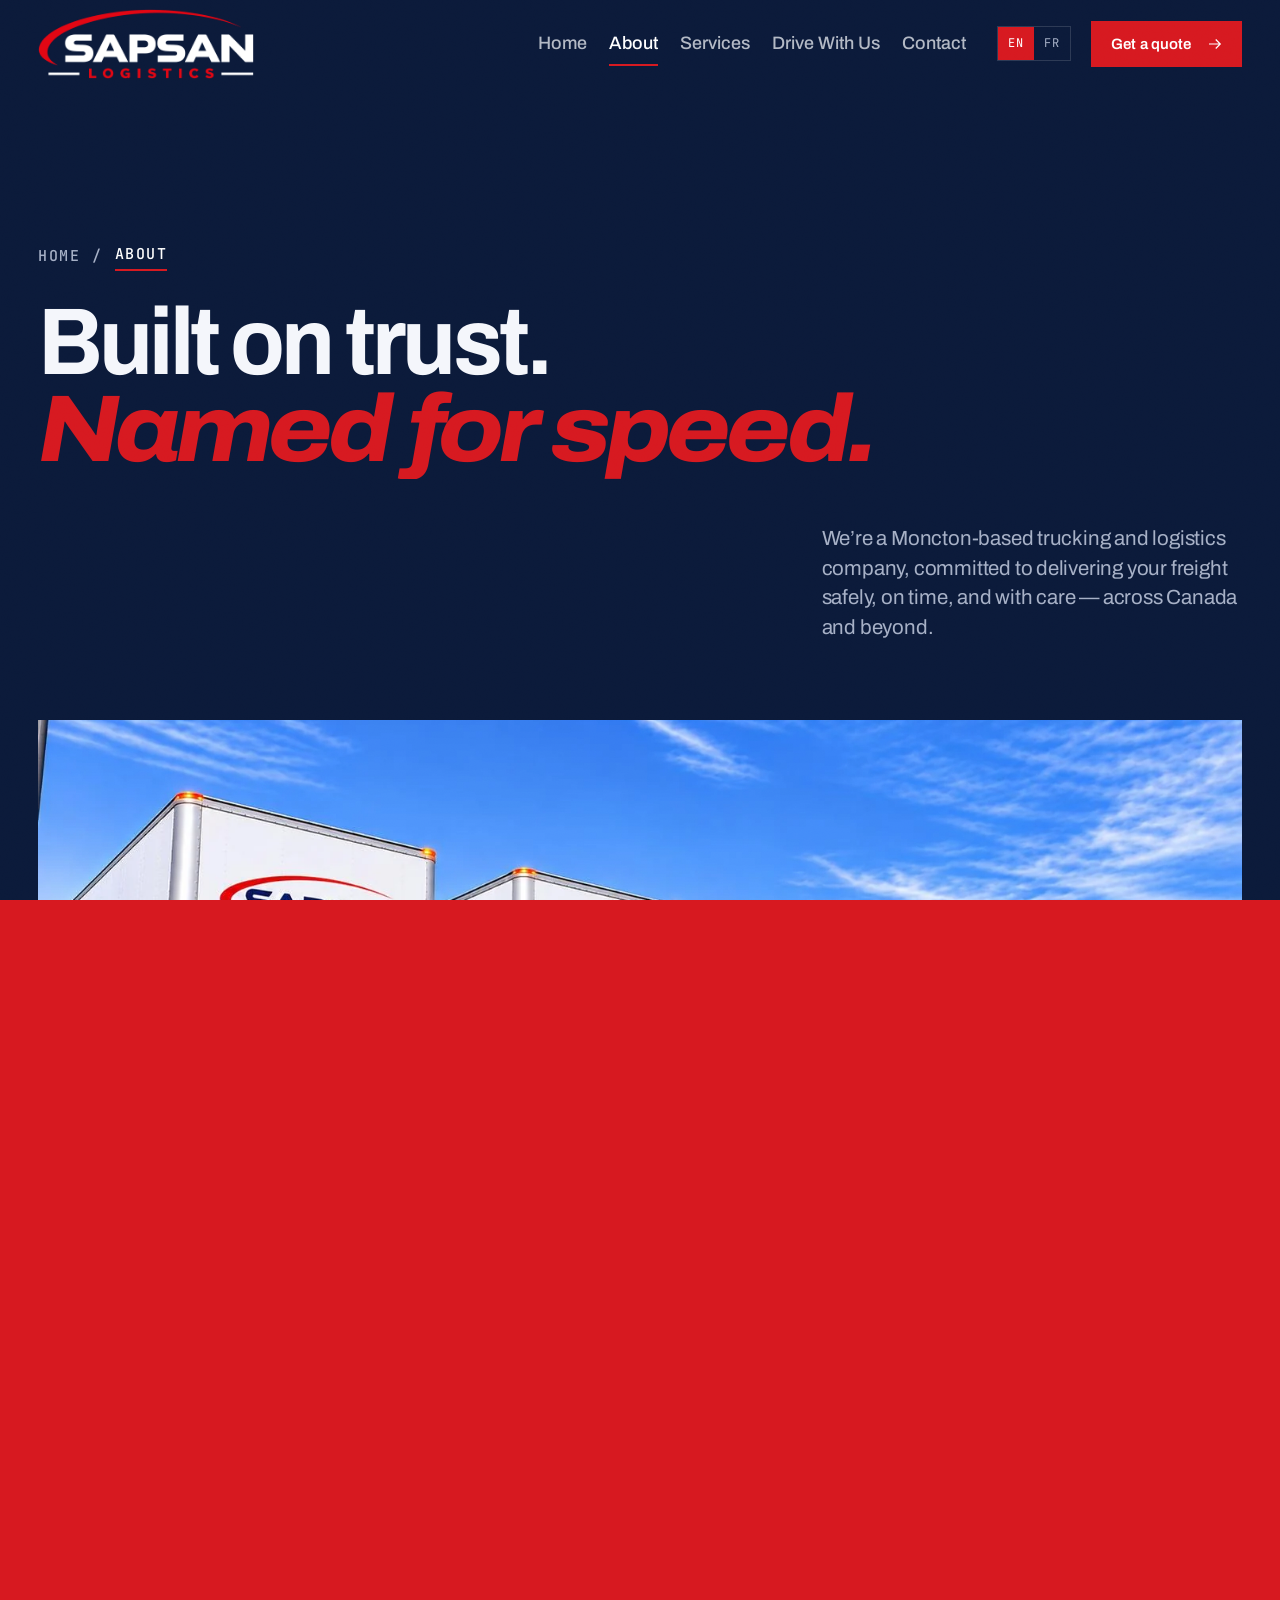
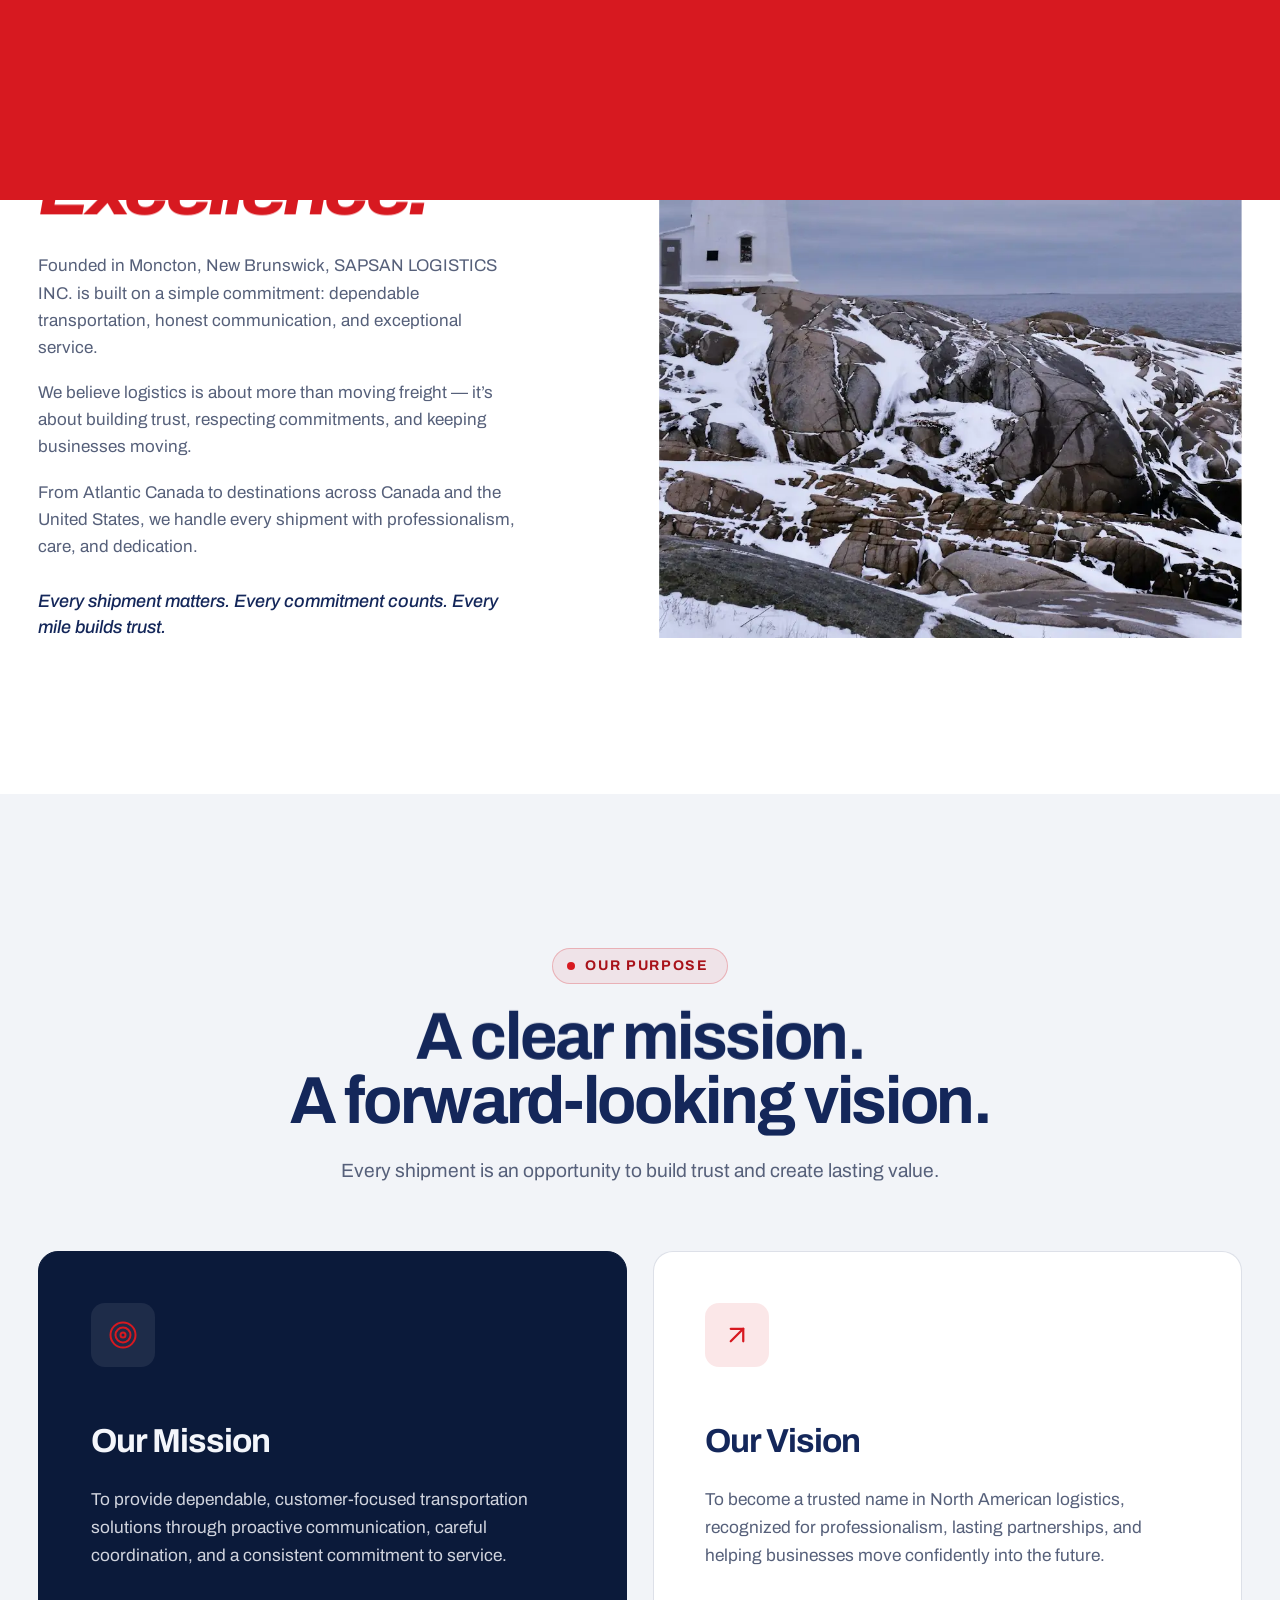
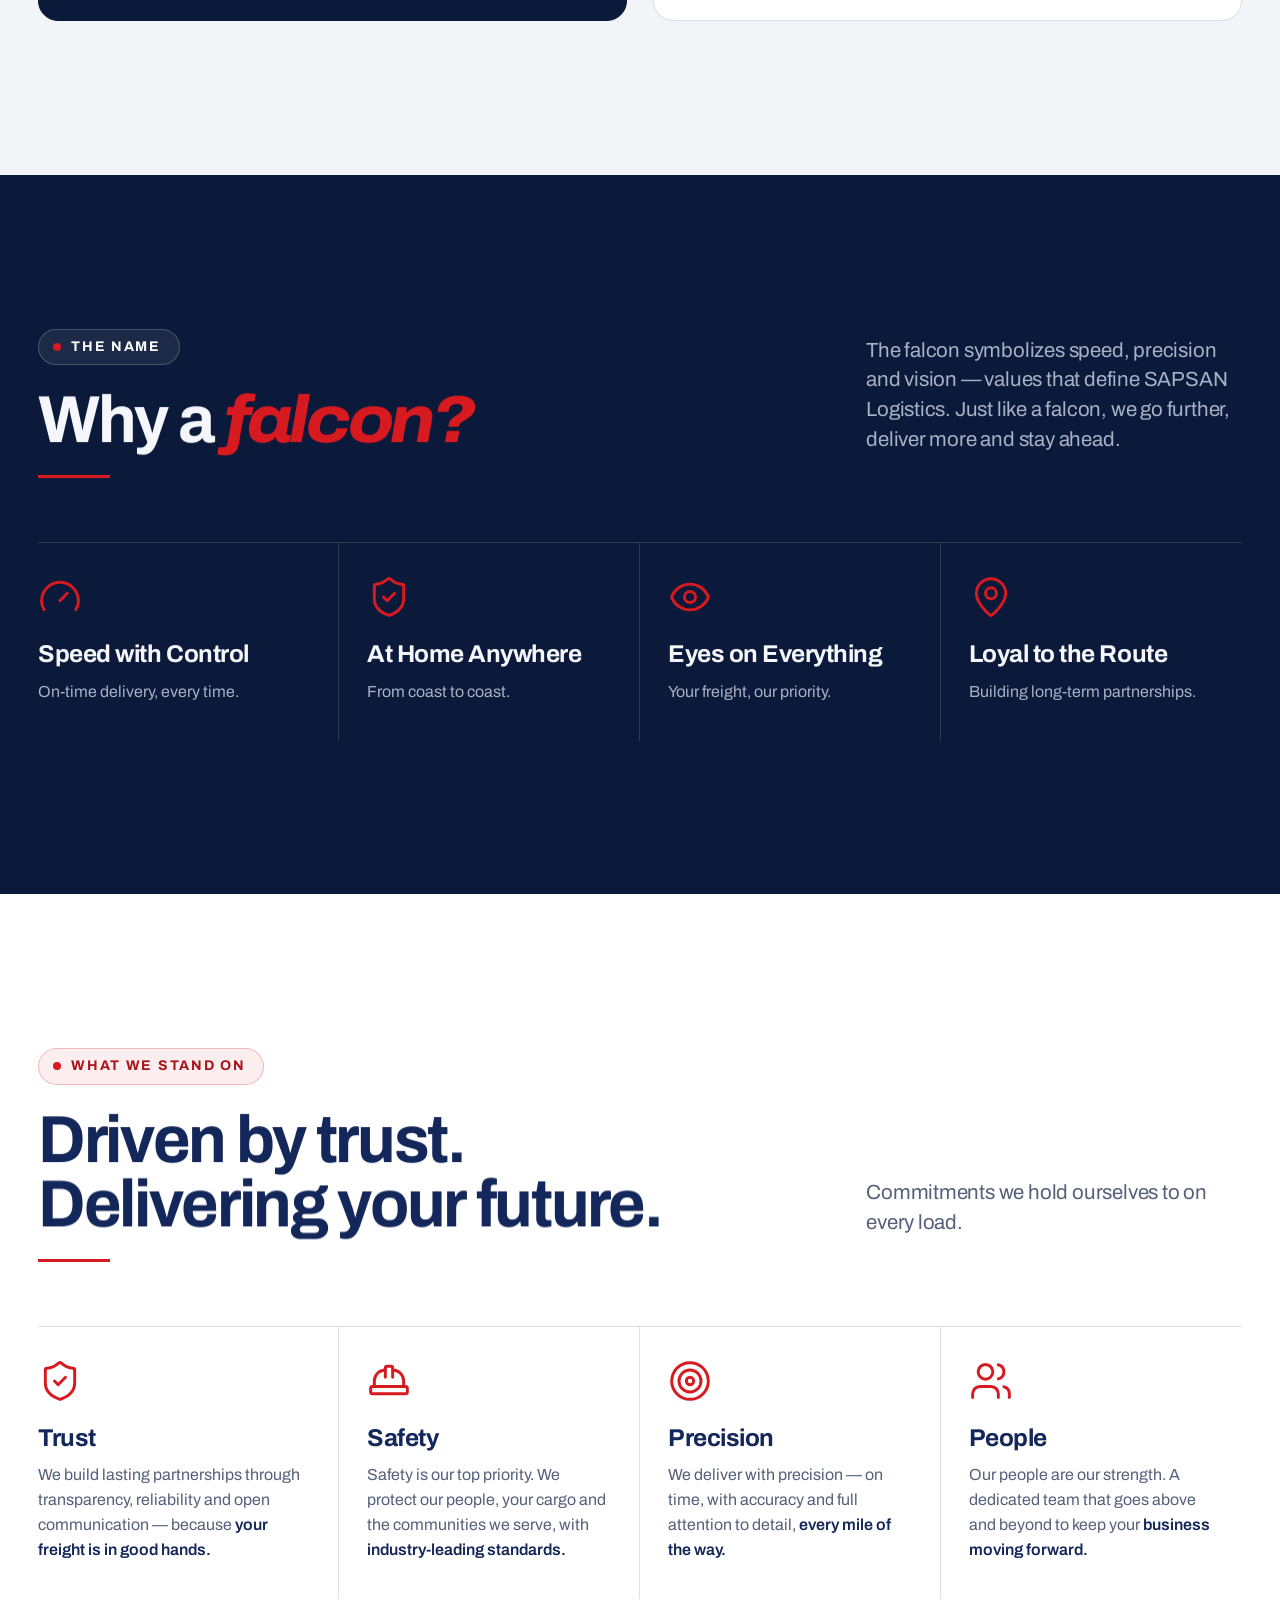
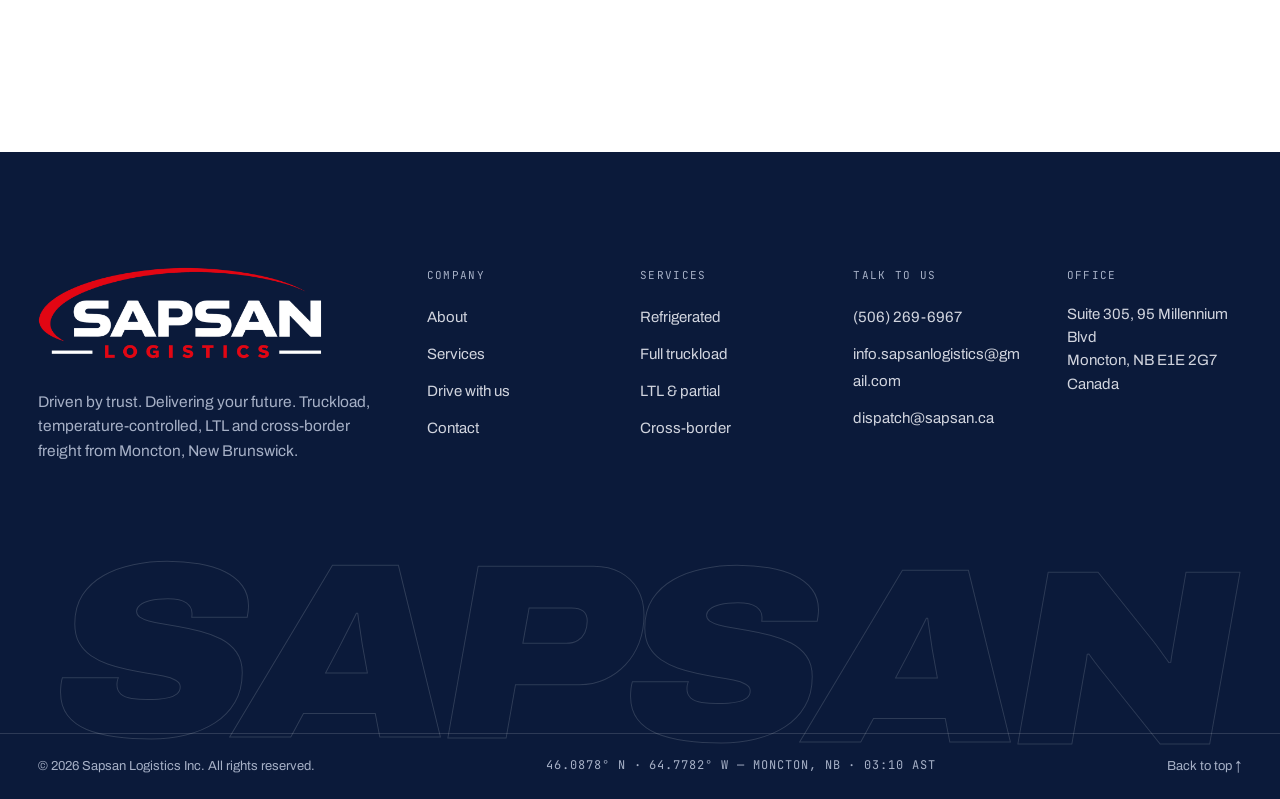
==== commit 7774c80e: "Apply client edits round 3: navy/white/red theme, new logo and copy Site-wide - Colour scheme change" ====
--- a/about.html
+++ b/about.html
@@ -5,7 +5,7 @@
 <meta name="viewport" content="width=device-width, initial-scale=1">
 <title>About — Sapsan Logistics Inc | Moncton, New Brunswick</title>
 <meta name="description" content="Sapsan Logistics Inc is a Moncton-based trucking and logistics company named after the peregrine falcon. Built on trust, precision and safety, serving Canada and the USA.">
-<meta name="theme-color" content="#0a0a0b">
+<meta name="theme-color" content="#0b1a3a">
 <link rel="canonical" href="https://sapsan.ca/about.html">
 <meta property="og:type" content="website">
 <meta property="og:site_name" content="Sapsan Logistics Inc">
@@ -13,7 +13,8 @@
 <meta property="og:description" content="Sapsan Logistics Inc is a Moncton-based trucking and logistics company named after the peregrine falcon. Built on trust, precision and safety, serving Canada and the USA.">
 <meta property="og:image" content="assets/img/og-image.jpg">
 <meta name="twitter:card" content="summary_large_image">
-<link rel="icon" href="assets/img/favicon.svg" type="image/svg+xml">
+<link rel="icon" href="assets/img/favicon.png" type="image/png">
+<link rel="apple-touch-icon" href="assets/img/apple-touch-icon.png">
 <link rel="preload" href="assets/fonts/archivo-latin-wdth-normal.woff2" as="font" type="font/woff2" crossorigin>
 <link rel="stylesheet" href="assets/css/style.css">
 <script>(function(d){var h=d.documentElement;h.classList.add('js');try{if(sessionStorage.getItem('sapsan-loaded'))h.classList.add('no-loader');if(sessionStorage.getItem('sapsan-tx')){h.classList.add('from-transition','no-loader');sessionStorage.removeItem('sapsan-tx')}}catch(e){}try{if(localStorage.getItem('sapsan-lang')==='fr'){h.lang='fr-CA';h.classList.add('i18n-pending');setTimeout(function(){h.classList.remove('i18n-pending')},2500)}}catch(e){}})(document)</script>
@@ -24,8 +25,7 @@
 <header class="header">
   <div class="wrap header__in">
     <a class="brand" href="index.html" aria-label="Sapsan Logistics Inc — home">
-      <img class="brand__mark" src="assets/img/falcon.svg" alt="" width="40" height="45">
-      <span class="brand__word"><span class="brand__name">SAPSAN</span></span>
+      <img class="brand__logo" src="assets/img/logo-light.png" alt="" width="1000" height="324">
     </a>
     <nav class="nav" aria-label="Primary"><a href="index.html">Home</a><a href="about.html" aria-current="page">About</a><a href="services.html">Services</a><a href="careers.html">Drive With Us</a><a href="contact.html">Contact</a></nav>
     <div class="header__cta">
@@ -37,7 +37,7 @@
   </div>
 </header>
 <div class="mmenu" id="mmenu" aria-hidden="true">
-  <nav aria-label="Mobile"><a href="index.html"><small>01</small>Home</a><a href="about.html"><small>02</small>About</a><a href="services.html"><small>03</small>Services</a><a href="careers.html"><small>04</small>Drive With Us</a><a href="contact.html"><small>05</small>Contact</a></nav>
+  <nav aria-label="Mobile"><a href="index.html">Home</a><a href="about.html">About</a><a href="services.html">Services</a><a href="careers.html">Drive With Us</a><a href="contact.html">Contact</a></nav>
   <div class="mmenu__foot">
     <span class="mono">Dispatch · 24/7</span>
     <div class="lang" role="group" aria-label="Language"><button type="button" data-lang="en" aria-pressed="true">EN</button><button type="button" data-lang="fr" aria-pressed="false">FR</button></div>
@@ -47,20 +47,19 @@
 </div>
 <main id="main">
 <section class="phero">
-  <div class="phero__index mono muted" data-hero-fade>02 / 05</div>
   <div class="wrap">
     <div class="phero__crumb mono" data-hero-fade><a href="index.html">Home</a><span class="muted">/</span><span>About</span></div>
     <h1 class="h1 balance" data-split>Built on trust.<br><em>Named for speed.</em></h1>
     <div class="phero__grid">
       <div></div>
-      <p class="lead muted" data-hero-fade>We’re a Moncton trucking and logistics company with a simple idea: if we say a load will be there, it will be. Everything else — the trucks, the tech, the people — exists to keep that promise.</p>
+      <p class="lead muted" data-hero-fade>We’re a Moncton-based trucking and logistics company, committed to delivering your freight safely, on time, and with care — across Canada and beyond.</p>
     </div>
   </div>
-  <figure class="wrap"><div class="phero__media" data-clip><img src="assets/img/red-semi.webp" alt="A red semi-truck on an open highway" data-parallax="10" fetchpriority="high"><figcaption class="mono">Freight on the move — Canada ⇄ USA</figcaption></div></figure>
+  <figure class="wrap"><div class="phero__media" data-clip><img src="assets/img/sapsan-fleet.webp" alt="A row of white Sapsan Logistics trailers under a blue sky" data-parallax="10" fetchpriority="high"><figcaption class="mono">The Sapsan fleet — Canada ⇄ USA</figcaption></div></figure>
 </section>
 
 
-<section class="section">
+<section class="section light">
   <div class="wrap split split--rev">
     <div class="split__media" data-clip><img src="assets/img/lighthouse.webp" alt="Snow-covered rocks and a lighthouse on the Atlantic coast" loading="lazy" data-parallax="10" style="object-position:8% 50%"><span class="tag mono">Atlantic Canada</span></div>
     <div class="split__body">
@@ -74,26 +73,54 @@
   </div>
 </section>
 
-<section class="section light" aria-labelledby="name-title">
+<section class="section light light--tint" aria-labelledby="purpose-title">
   <div class="wrap">
-    <div class="shead" style="margin-bottom:0">
-      <div class="shead__l"><span class="eyebrow">The name</span><h2 class="h2" id="name-title" data-split>Why a falcon?</h2></div>
-      <div class="shead__r" data-reveal><p class="lead">The falcon symbolizes speed, precision and vision — values that define SAPSAN Logistics. Just like a falcon, we go further, deliver more and stay ahead.</p></div>
+    <div class="purpose__head">
+      <span class="eyebrow">Our purpose</span>
+      <h2 class="h2" id="purpose-title" data-split>A clear mission.<br>A forward-looking vision.</h2>
+      <p data-reveal>Every shipment is an opportunity to build trust and create lasting value.</p>
+    </div>
+    <div class="purpose__grid">
+      <div class="pcard pcard--navy" data-reveal>
+        <div class="pcard__ic"><svg viewBox="0 0 24 24" fill="none" stroke="currentColor" stroke-width="1.6" stroke-linecap="round" stroke-linejoin="round" aria-hidden="true"><circle cx="12" cy="12" r="10"/><circle cx="12" cy="12" r="6"/><circle cx="12" cy="12" r="2"/></svg></div>
+        <h3>Our Mission</h3>
+        <p>To provide dependable, customer-focused transportation solutions through proactive communication, careful coordination, and a consistent commitment to service.</p>
+      </div>
+      <div class="pcard" data-reveal>
+        <div class="pcard__ic"><svg viewBox="0 0 24 24" fill="none" stroke="currentColor" stroke-width="1.8" stroke-linecap="round" stroke-linejoin="round" aria-hidden="true"><path d="M7 7h10v10"/><path d="M7 17 17 7"/></svg></div>
+        <h3>Our Vision</h3>
+        <p>To become a trusted name in North American logistics, recognized for professionalism, lasting partnerships, and helping businesses move confidently into the future.</p>
+      </div>
     </div>
   </div>
 </section>
 
-<section class="section" aria-labelledby="values-title">
+<section class="section" aria-labelledby="name-title">
   <div class="wrap">
-    <div class="shead">
-      <div class="shead__l"><span class="eyebrow">What we stand on</span><h2 class="h2" id="values-title" data-split>Driven by trust.<br>Delivering your future.</h2></div>
-      <div class="shead__r" data-reveal><p>Our tagline isn’t a slogan we picked from a list. It’s four commitments we hold ourselves to on every load.</p></div>
+    <div class="shead" style="margin-bottom:0">
+      <div class="shead__l"><span class="eyebrow">The name</span><h2 class="h2" id="name-title" data-split>Why a <em>falcon?</em></h2><span class="rule" aria-hidden="true"></span></div>
+      <div class="shead__r" data-reveal><p class="lead">The falcon symbolizes speed, precision and vision — values that define SAPSAN Logistics. Just like a falcon, we go further, deliver more and stay ahead.</p></div>
     </div>
-    <div class="pillars">
-      <div class="pillar" data-reveal><span class="pillar__n">01</span><h3 class="h3">Trust</h3><p>Clear quotes, honest ETAs and no hidden charges. If something goes wrong, you hear it from us first — with a plan attached.</p></div>
-      <div class="pillar" data-reveal><span class="pillar__n">02</span><h3 class="h3">Safety</h3><p>Pre-trip inspections, proper securement, electronic logging and strict hours-of-service. No load is worth a shortcut.</p></div>
-      <div class="pillar" data-reveal><span class="pillar__n">03</span><h3 class="h3">Precision</h3><p>Appointment times are commitments. Paperwork is right the first time. Details are where trust is won or lost.</p></div>
-      <div class="pillar" data-reveal><span class="pillar__n">04</span><h3 class="h3">People</h3><p>Drivers and dispatchers who are respected do better work. We invest in ours — and our customers feel the difference.</p></div>
+    <div class="ipoints ipoints--4">
+      <div class="ipoint" data-reveal><svg class="ipoint__ic" viewBox="0 0 24 24" fill="none" stroke="currentColor" stroke-width="1.6" stroke-linecap="round" stroke-linejoin="round" aria-hidden="true"><path d="m12 14 4-4"/><path d="M3.34 19a10 10 0 1 1 17.32 0"/></svg><h3>Speed with Control</h3><p>On-time delivery, every time.</p></div>
+      <div class="ipoint" data-reveal><svg class="ipoint__ic" viewBox="0 0 24 24" fill="none" stroke="currentColor" stroke-width="1.6" stroke-linecap="round" stroke-linejoin="round" aria-hidden="true"><path d="M20 13c0 5-3.5 7.5-7.66 8.95a1 1 0 0 1-.67-.01C7.5 20.5 4 18 4 13V6a1 1 0 0 1 1-1c2 0 4.5-1.2 6.24-2.72a1.17 1.17 0 0 1 1.52 0C14.51 3.81 17 5 19 5a1 1 0 0 1 1 1z"/><path d="m9 12 2 2 4-4"/></svg><h3>At Home Anywhere</h3><p>From coast to coast.</p></div>
+      <div class="ipoint" data-reveal><svg class="ipoint__ic" viewBox="0 0 24 24" fill="none" stroke="currentColor" stroke-width="1.6" stroke-linecap="round" stroke-linejoin="round" aria-hidden="true"><path d="M2.06 12.35a1 1 0 0 1 0-.7 10.75 10.75 0 0 1 19.88 0 1 1 0 0 1 0 .7 10.75 10.75 0 0 1-19.88 0"/><circle cx="12" cy="12" r="3"/></svg><h3>Eyes on Everything</h3><p>Your freight, our priority.</p></div>
+      <div class="ipoint" data-reveal><svg class="ipoint__ic" viewBox="0 0 24 24" fill="none" stroke="currentColor" stroke-width="1.6" stroke-linecap="round" stroke-linejoin="round" aria-hidden="true"><path d="M20 10c0 5-5.54 10.19-7.4 11.8a1 1 0 0 1-1.2 0C9.54 20.19 4 15 4 10a8 8 0 0 1 16 0"/><circle cx="12" cy="10" r="3"/></svg><h3>Loyal to the Route</h3><p>Building long-term partnerships.</p></div>
+    </div>
+  </div>
+</section>
+
+<section class="section light" aria-labelledby="values-title">
+  <div class="wrap">
+    <div class="shead" style="margin-bottom:0">
+      <div class="shead__l"><span class="eyebrow">What we stand on</span><h2 class="h2" id="values-title" data-split>Driven by trust.<br>Delivering your future.</h2><span class="rule" aria-hidden="true"></span></div>
+      <div class="shead__r" data-reveal><p class="lead">Commitments we hold ourselves to on every load.</p></div>
+    </div>
+    <div class="ipoints ipoints--4">
+      <div class="ipoint" data-reveal><svg class="ipoint__ic" viewBox="0 0 24 24" fill="none" stroke="currentColor" stroke-width="1.6" stroke-linecap="round" stroke-linejoin="round" aria-hidden="true"><path d="M20 13c0 5-3.5 7.5-7.66 8.95a1 1 0 0 1-.67-.01C7.5 20.5 4 18 4 13V6a1 1 0 0 1 1-1c2 0 4.5-1.2 6.24-2.72a1.17 1.17 0 0 1 1.52 0C14.51 3.81 17 5 19 5a1 1 0 0 1 1 1z"/><path d="m9 12 2 2 4-4"/></svg><h3>Trust</h3><p>We build lasting partnerships through transparency, reliability and open communication — because <strong>your freight is in good hands.</strong></p></div>
+      <div class="ipoint" data-reveal><svg class="ipoint__ic" viewBox="0 0 24 24" fill="none" stroke="currentColor" stroke-width="1.6" stroke-linecap="round" stroke-linejoin="round" aria-hidden="true"><path d="M10 10V5a1 1 0 0 1 1-1h2a1 1 0 0 1 1 1v5"/><path d="M14 6a6 6 0 0 1 6 6v3"/><path d="M4 15v-3a6 6 0 0 1 6-6"/><rect x="2" y="15" width="20" height="4" rx="1"/></svg><h3>Safety</h3><p>Safety is our top priority. We protect our people, your cargo and the communities we serve, with <strong>industry-leading standards.</strong></p></div>
+      <div class="ipoint" data-reveal><svg class="ipoint__ic" viewBox="0 0 24 24" fill="none" stroke="currentColor" stroke-width="1.6" stroke-linecap="round" stroke-linejoin="round" aria-hidden="true"><circle cx="12" cy="12" r="10"/><circle cx="12" cy="12" r="6"/><circle cx="12" cy="12" r="2"/></svg><h3>Precision</h3><p>We deliver with precision — on time, with accuracy and full attention to detail, <strong>every mile of the way.</strong></p></div>
+      <div class="ipoint" data-reveal><svg class="ipoint__ic" viewBox="0 0 24 24" fill="none" stroke="currentColor" stroke-width="1.6" stroke-linecap="round" stroke-linejoin="round" aria-hidden="true"><path d="M16 21v-2a4 4 0 0 0-4-4H6a4 4 0 0 0-4 4v2"/><circle cx="9" cy="7" r="4"/><path d="M22 21v-2a4 4 0 0 0-3-3.87"/><path d="M16 3.13a4 4 0 0 1 0 7.75"/></svg><h3>People</h3><p>Our people are our strength. A dedicated team that goes above and beyond to keep your <strong>business moving forward.</strong></p></div>
     </div>
   </div>
 </section>
@@ -104,8 +131,7 @@
     <div class="footer__grid">
       <div class="footer__lead">
         <a class="brand" href="index.html" aria-label="Sapsan Logistics Inc — home">
-          <img class="brand__mark" src="assets/img/falcon.svg" alt="" width="40" height="45">
-          <span class="brand__word"><span class="brand__name">SAPSAN</span></span>
+          <img class="brand__logo" src="assets/img/logo-light.png" alt="" width="1000" height="324">
         </a>
         <p>Driven by trust. Delivering your future. Truckload, temperature-controlled, LTL and cross-border freight from Moncton, New Brunswick.</p>
       </div>
@@ -115,7 +141,7 @@
       </div>
       <div>
         <h4>Services</h4>
-        <ul><li><a href="services.html#truckload">Full truckload</a></li><li><a href="services.html#reefer">Reefer</a></li><li><a href="services.html#ltl">LTL &amp; partial</a></li><li><a href="services.html#cross-border">Cross-border</a></li></ul>
+        <ul><li><a href="services.html#reefer">Refrigerated</a></li><li><a href="services.html#truckload">Full truckload</a></li><li><a href="services.html#ltl">LTL &amp; partial</a></li><li><a href="services.html#cross-border">Cross-border</a></li></ul>
       </div>
       <div>
         <h4>Talk to us</h4>
--- a/assets/css/style.css
+++ b/assets/css/style.css
@@ -10,16 +10,17 @@
 @font-face { font-family: "JetBrains Mono"; src: url("../fonts/jetbrains-mono-latin-500-normal.woff2") format("woff2"); font-weight: 500; font-style: normal; font-display: swap; }
 
 :root {
-  --ink: #0a0a0b;
-  --ink-2: #111113;
-  --ink-3: #1a1a1d;
-  --paper: #f2efe9;
-  --paper-2: #e8e4dc;
-  --text: #ecebe7;
-  --muted: #8d8f95;
-  --muted-dark: #5d5f66;
-  --line: rgba(255, 255, 255, 0.12);
-  --line-dark: rgba(10, 10, 11, 0.14);
+  --ink: #0b1a3a;        /* deep navy: dark sections, header, footer */
+  --ink-2: #10224a;
+  --ink-3: #172c5b;
+  --navy: #14275a;       /* brand navy for text on white */
+  --paper: #ffffff;
+  --paper-2: #f2f4f8;
+  --text: #f4f6fb;
+  --muted: #a6b0c6;
+  --muted-dark: #56607a;
+  --line: rgba(255, 255, 255, 0.14);
+  --line-dark: rgba(20, 39, 90, 0.14);
   --red: #d71920;
   --red-deep: #a8121a;
 
@@ -81,19 +82,24 @@
 .wrap { width: 100%; max-width: var(--max); margin-inline: auto; padding-inline: var(--gutter); }
 .section { padding-block: clamp(88px, 12vw, 180px); position: relative; }
 .section--tight { padding-block: clamp(64px, 8vw, 120px); }
-.light { background: var(--paper); color: var(--ink); }
-.light .muted, .light .eyebrow { color: var(--muted-dark); }
+.light { background: var(--paper); color: var(--navy); }
+.light--tint { background: var(--paper-2); }
+.light .muted { color: var(--muted-dark); }
 .grid-12 { display: grid; grid-template-columns: repeat(12, minmax(0, 1fr)); gap: var(--gutter); }
 
 /* ---------- Type ---------- */
 .eyebrow {
-  font-family: var(--f-mono);
-  font-size: 12px; line-height: 1.4;
+  font-family: var(--f-sans);
+  font-size: 14px; font-weight: 700; line-height: 1.2;
   letter-spacing: 0.12em; text-transform: uppercase;
-  color: var(--muted);
-  display: inline-flex; align-items: center; gap: 12px;
-}
-.eyebrow::before { content: ""; width: 8px; height: 8px; background: var(--red); flex: none; }
+  color: #fff;
+  display: inline-flex; align-items: center; gap: 10px;
+  padding: 9px 18px 9px 14px; border-radius: 999px;
+  background: rgba(255, 255, 255, 0.07);
+  border: 1px solid rgba(255, 255, 255, 0.2);
+}
+.eyebrow::before { content: ""; width: 8px; height: 8px; border-radius: 50%; background: var(--red); flex: none; }
+.light .eyebrow { color: var(--red-deep); background: rgba(215, 25, 32, 0.07); border-color: rgba(215, 25, 32, 0.25); }
 .eyebrow--plain::before { display: none; }
 .mono { font-family: var(--f-mono); font-size: 12px; letter-spacing: 0.08em; text-transform: uppercase; }
 .muted { color: var(--muted); }
@@ -164,7 +170,7 @@
   transition: transform 0.6s var(--ease), background-color 0.4s, border-color 0.4s;
   border-bottom: 1px solid transparent;
 }
-.header.is-scrolled { background: rgba(10, 10, 11, 0.78); backdrop-filter: blur(14px) saturate(140%); -webkit-backdrop-filter: blur(14px) saturate(140%); border-color: var(--line); }
+.header.is-scrolled { background: rgba(11,26,58, 0.95); backdrop-filter: blur(14px) saturate(140%); -webkit-backdrop-filter: blur(14px) saturate(140%); border-color: var(--line); }
 .header.is-hidden { transform: translateY(-100%); }
 .header__in { height: 100%; display: flex; align-items: center; gap: 32px; }
 .brand { display: inline-flex; align-items: center; gap: 10px; flex: none; }
@@ -173,13 +179,14 @@
 .brand__name { font-weight: 900; font-style: italic; font-stretch: 112%; font-size: 30px; letter-spacing: -0.02em; color: var(--red); }
 .nav { display: flex; gap: clamp(4px, 1.2vw, 20px); margin-left: auto; }
 .nav a {
-  position: relative; padding: 10px 14px; font-size: 17px; font-weight: 500; color: rgba(236, 235, 231, 0.72);
+  position: relative; padding: 10px 14px; font-size: 18px; font-weight: 500; color: rgba(244,246,251, 0.72);
   transition: color 0.3s;
 }
 .nav a:hover, .nav a[aria-current="page"] { color: #fff; }
-.nav a[aria-current="page"]::before { content: ""; position: absolute; left: 50%; bottom: 0; width: 4px; height: 4px; background: var(--red); transform: translateX(-50%); }
+.nav a::before { content: ""; position: absolute; left: 14px; right: 14px; bottom: 2px; height: 2px; background: var(--red); transform: scaleX(0); transform-origin: left; transition: transform .4s var(--ease); }
+.nav a:hover::before, .nav a[aria-current="page"]::before { transform: none; }
 .header__cta { display: flex; align-items: center; gap: 20px; }
-.header__phone { font-family: var(--f-mono); font-size: 13px; letter-spacing: 0.04em; color: rgba(236, 235, 231, 0.8); display: inline-flex; align-items: center; gap: 8px; }
+.header__phone { font-family: var(--f-mono); font-size: 13px; letter-spacing: 0.04em; color: rgba(244,246,251, 0.8); display: inline-flex; align-items: center; gap: 8px; }
 .header__phone:hover { color: #fff; }
 .header .btn { height: 46px; padding: 0 18px 0 20px; font-size: 15px; }
 .lang { display: inline-flex; border: 1px solid var(--line); }
@@ -242,15 +249,15 @@
 .hero::before {
   content: ""; position: absolute; inset: 0; z-index: -1;
   background:
-    linear-gradient(180deg, rgba(10,10,11,.55) 0%, rgba(10,10,11,0) 28%),
-    linear-gradient(0deg, rgba(10,10,11,1) 0%, rgba(10,10,11,.6) 32%, rgba(10,10,11,0) 62%),
-    linear-gradient(90deg, rgba(10,10,11,.55) 0%, rgba(10,10,11,0) 60%);
+    linear-gradient(180deg, rgba(11,26,58,.55) 0%, rgba(11,26,58,0) 28%),
+    linear-gradient(0deg, rgba(11,26,58,1) 0%, rgba(11,26,58,.6) 32%, rgba(11,26,58,0) 62%),
+    linear-gradient(90deg, rgba(11,26,58,.55) 0%, rgba(11,26,58,0) 60%);
 }
 .hero__meta { position: absolute; top: calc(var(--header-h) + 28px); left: 0; right: 0; display: flex; justify-content: space-between; }
-.hero__coords { font-family: var(--f-mono); font-size: 12px; letter-spacing: 0.1em; color: rgba(236,235,231,.7); line-height: 1.8; }
+.hero__coords { font-family: var(--f-mono); font-size: 12px; letter-spacing: 0.1em; color: rgba(244,246,251,.7); line-height: 1.8; }
 .hero__title { margin-bottom: clamp(28px, 4vw, 48px); }
 .hero__row { display: grid; grid-template-columns: minmax(0, 1fr) auto; gap: 40px; align-items: end; padding-bottom: clamp(28px, 4vw, 44px); }
-.hero__sub { max-width: 520px; color: rgba(236,235,231,.82); }
+.hero__sub { max-width: 520px; color: rgba(244,246,251,.82); }
 .hero__actions { display: flex; gap: 12px; flex-wrap: wrap; }
 .hero__bar { border-top: 1px solid var(--line); display: grid; grid-template-columns: repeat(4, minmax(0, 1fr)); }
 .hero__bar > div { padding: 18px 0 22px; display: flex; flex-direction: column; gap: 4px; border-right: 1px solid var(--line); padding-left: 20px; }
@@ -260,7 +267,8 @@
 
 /* ---------- Page hero (inner pages) ---------- */
 .phero { position: relative; padding-top: calc(var(--header-h) + clamp(72px, 12vw, 170px)); padding-bottom: clamp(48px, 6vw, 88px); overflow: hidden; isolation: isolate; }
-.phero__crumb { display: flex; gap: 10px; align-items: center; margin-bottom: 28px; }
+.phero__crumb { display: flex; gap: 12px; align-items: center; margin-bottom: 28px; font-size: 15px; font-weight: 500; letter-spacing: .1em; }
+.phero__crumb > span:last-child { color: #fff; border-bottom: 2px solid var(--red); padding-bottom: 3px; }
 .phero__crumb a { color: var(--muted); }
 .phero__crumb a:hover { color: var(--text); }
 .phero__grid { display: grid; grid-template-columns: minmax(0, 1fr) minmax(0, 420px); gap: var(--gutter); align-items: end; margin-top: clamp(32px, 4vw, 56px); }
@@ -274,7 +282,7 @@
 .marquee__track { display: inline-flex; gap: 48px; animation: marquee 38s linear infinite; padding-right: 48px; }
 .marquee span { font-size: clamp(30px, 4.4vw, 64px); font-weight: 700; letter-spacing: -0.035em; display: inline-flex; align-items: center; gap: 48px; }
 .marquee span::after { content: ""; width: 14px; height: 14px; background: var(--red); transform: rotate(45deg); }
-.marquee span:nth-child(even) { color: transparent; -webkit-text-stroke: 1.2px rgba(236,235,231,.55); }
+.marquee span:nth-child(even) { color: transparent; -webkit-text-stroke: 1.2px rgba(244,246,251,.55); }
 @keyframes marquee { to { transform: translateX(-50%); } }
 
 /* ---------- Manifesto ---------- */
@@ -282,7 +290,7 @@
 .manifesto { display: grid; grid-template-columns: repeat(12, minmax(0, 1fr)); gap: var(--gutter); }
 .manifesto__label { grid-column: 1 / span 3; }
 .manifesto__text { grid-column: 4 / span 9; font-size: clamp(28px, 3.7vw, 58px); line-height: 1.12; letter-spacing: -0.03em; font-weight: 500; }
-.manifesto__text .w { color: rgba(236,235,231,.16); transition: color .2s; }
+.manifesto__text .w { color: rgba(244,246,251,.16); transition: color .2s; }
 .manifesto__text .w.on { color: var(--text); }
 .manifesto__text .w.red.on { color: var(--red); }
 html:not(.js) .manifesto__text .w { color: var(--text); }
@@ -319,12 +327,12 @@
   background: var(--ink-3);
 }
 .scard img { position: absolute; inset: 0; width: 100%; height: 100%; object-fit: cover; z-index: -2; transform: scale(1.06); transition: transform 1.2s var(--ease); filter: saturate(0.9); }
-.scard::before { content: ""; position: absolute; inset: 0; z-index: -1; background: linear-gradient(180deg, rgba(10,10,11,.5), rgba(10,10,11,.15) 40%, rgba(10,10,11,.92)); transition: background .6s; }
+.scard::before { content: ""; position: absolute; inset: 0; z-index: -1; background: linear-gradient(180deg, rgba(11,26,58,.5), rgba(11,26,58,.15) 40%, rgba(11,26,58,.92)); transition: background .6s; }
 .scard:hover img { transform: scale(1); }
-.scard:hover::before { background: linear-gradient(180deg, rgba(168,18,26,.55), rgba(10,10,11,.2) 40%, rgba(10,10,11,.92)); }
-.scard__top { display: flex; justify-content: space-between; }
+.scard:hover::before { background: linear-gradient(180deg, rgba(168,18,26,.55), rgba(11,26,58,.2) 40%, rgba(11,26,58,.92)); }
+.scard__top { display: flex; justify-content: flex-end; }
 .scard h3 { margin-bottom: 12px; }
-.scard p { color: rgba(236,235,231,.78); font-size: 15px; line-height: 1.5; max-width: 340px; }
+.scard p { color: rgba(244,246,251,.78); font-size: 15px; line-height: 1.5; max-width: 340px; }
 .scard__go { width: 46px; height: 46px; border-radius: 50%; border: 1px solid rgba(255,255,255,.35); display: grid; place-items: center; transition: background .4s, border-color .4s, transform .6s var(--ease); }
 .scard:hover .scard__go { background: var(--red); border-color: var(--red); transform: rotate(-45deg); }
 .scard--end { background: var(--red); justify-content: flex-end; }
@@ -336,8 +344,8 @@
 .lanes__note { margin-top: -12px; font-size: 13px; color: var(--muted); }
 .map { position: relative; background: var(--ink-2); border: 1px solid var(--line); overflow: hidden; }
 .map svg { width: 100%; height: auto; }
-.map__us { stroke: #3a3b41; }
-.map__ca { stroke: #6a6b72; }
+.map__us { stroke: #2c427a; }
+.map__ca { stroke: #7183ad; }
 .city.minor text { opacity: 0; transition: opacity .3s; }
 .city.minor.is-active text { opacity: 1; }
 .map__hud { position: absolute; left: 20px; top: 18px; right: 20px; display: flex; justify-content: space-between; gap: 16px; pointer-events: none; }
@@ -354,7 +362,7 @@
 .city circle { fill: #fff; transition: r .3s; }
 .city circle.hit { fill: transparent; }
 .city:focus-visible circle:not(.hit) { fill: var(--red); }
-.city text { font-family: var(--f-mono); font-size: 10.5px; fill: rgba(236,235,231,.55); letter-spacing: 0.04em; transition: fill .3s; }
+.city text { font-family: var(--f-mono); font-size: 10.5px; fill: rgba(244,246,251,.55); letter-spacing: 0.04em; transition: fill .3s; }
 .city.is-active text { fill: #fff; }
 .city.is-active circle:not(.hit) { fill: var(--red); }
 .hub circle.core { fill: var(--red); }
@@ -368,10 +376,10 @@
 .band { position: relative; height: clamp(520px, 92vh, 960px); overflow: hidden; display: flex; align-items: flex-end; isolation: isolate; }
 .band__media { position: absolute; inset: -10% 0; z-index: -2; }
 .band__media img { width: 100%; height: 100%; object-fit: cover; }
-.band::before { content: ""; position: absolute; inset: 0; z-index: -1; background: linear-gradient(0deg, rgba(10,10,11,.92) 0%, rgba(10,10,11,.2) 55%, rgba(10,10,11,.35) 100%); }
+.band::before { content: ""; position: absolute; inset: 0; z-index: -1; background: linear-gradient(0deg, rgba(11,26,58,.92) 0%, rgba(11,26,58,.2) 55%, rgba(11,26,58,.35) 100%); }
 .band__in { padding-bottom: clamp(48px, 7vw, 100px); display: grid; grid-template-columns: repeat(12, minmax(0, 1fr)); gap: var(--gutter); align-items: end; }
 .band__in > :first-child { grid-column: 1 / span 8; }
-.band__in > :last-child { grid-column: 9 / span 4; color: rgba(236,235,231,.8); }
+.band__in > :last-child { grid-column: 9 / span 4; color: rgba(244,246,251,.8); }
 
 /* ---------- Pillars / cards grid ---------- */
 .pillars { display: grid; grid-template-columns: repeat(4, minmax(0, 1fr)); border-top: 1px solid var(--line); }
@@ -397,10 +405,10 @@
 .split__body p { color: var(--muted); }
 .light .split__body p { color: var(--muted-dark); }
 .split__body p.story__close { margin-top: 28px; color: var(--text); font-style: italic; font-weight: 500; font-size: clamp(18px, 1.4vw, 21px); line-height: 1.45; }
-.tag { position: absolute; left: 16px; top: 16px; background: rgba(10,10,11,.7); backdrop-filter: blur(8px); -webkit-backdrop-filter: blur(8px); color: #fff; padding: 8px 12px; }
+.tag { position: absolute; left: 16px; top: 16px; background: rgba(11,26,58,.7); backdrop-filter: blur(8px); -webkit-backdrop-filter: blur(8px); color: #fff; padding: 8px 12px; }
 
 /* ---------- Service detail rows ---------- */
-.subnav { position: sticky; top: var(--header-h); z-index: 30; background: rgba(10,10,11,.85); backdrop-filter: blur(14px); -webkit-backdrop-filter: blur(14px); border-block: 1px solid var(--line); transition: top .6s var(--ease); }
+.subnav { position: sticky; top: var(--header-h); z-index: 30; background: rgba(11,26,58,.85); backdrop-filter: blur(14px); -webkit-backdrop-filter: blur(14px); border-block: 1px solid var(--line); transition: top .6s var(--ease); }
 .header.is-hidden ~ main .subnav { top: 0; }
 .svc-list { position: relative; }
 .subnav__in { display: flex; gap: 6px; overflow-x: auto; scrollbar-width: none; padding-block: 10px; }
@@ -412,13 +420,13 @@
 
 .svc { display: grid; grid-template-columns: repeat(12, minmax(0, 1fr)); gap: var(--gutter); padding-block: clamp(64px, 9vw, 130px); border-bottom: 1px solid var(--line); scroll-margin-top: calc(var(--header-h) + 60px); }
 .svc__n { grid-column: 1 / span 1; font-family: var(--f-mono); font-size: 13px; color: var(--red); letter-spacing: .08em; }
-.svc__body { grid-column: 2 / span 5; }
+.svc__body { grid-column: 1 / span 6; }
 .svc__body .h2 { margin-bottom: 24px; }
 .svc__body > p { color: var(--muted); }
 .svc__media { grid-column: 8 / span 5; position: relative; overflow: hidden; aspect-ratio: 5/6; align-self: start; }
 .svc__media img { width: 100%; height: 115%; object-fit: cover; }
-.svc:nth-of-type(even) .svc__media { grid-column: 2 / span 5; grid-row: 1; }
-.svc:nth-of-type(even) .svc__body { grid-column: 8 / span 5; grid-row: 1; }
+.svc:nth-of-type(even) .svc__media { grid-column: 1 / span 5; grid-row: 1; }
+.svc:nth-of-type(even) .svc__body { grid-column: 7 / span 6; grid-row: 1; }
 .svc:nth-of-type(even) .svc__n { grid-column: 12 / span 1; grid-row: 1; text-align: right; }
 .checks { margin-top: 32px; border-top: 1px solid var(--line); }
 .checks li { display: grid; grid-template-columns: 28px minmax(0, 1fr); padding: 14px 0; border-bottom: 1px solid var(--line); font-size: 15.5px; }
@@ -437,7 +445,7 @@
 .table td:first-child { font-weight: 600; font-size: 19px; letter-spacing: -.01em; }
 .table td { font-size: 15.5px; }
 .table tr { transition: background .3s; }
-.table tbody tr:hover { background: rgba(10,10,11,.04); }
+.table tbody tr:hover { background: rgba(11,26,58,.04); }
 
 /* ---------- FAQ ---------- */
 .faq { border-top: 1px solid var(--line); }
@@ -476,7 +484,7 @@
 .field select option { background: var(--ink-2); color: var(--text); }
 .field textarea { resize: vertical; min-height: 110px; }
 .field input:focus, .field select:focus, .field textarea:focus { outline: none; border-color: var(--red); }
-.field input::placeholder, .field textarea::placeholder { color: rgba(236,235,231,.28); }
+.field input::placeholder, .field textarea::placeholder { color: rgba(244,246,251,.28); }
 .field input:-webkit-autofill { -webkit-text-fill-color: var(--text); transition: background-color 9999s; }
 .chips { display: flex; flex-wrap: wrap; gap: 8px; }
 .chip { position: relative; }
@@ -539,9 +547,9 @@
 .footer__lead p { color: var(--muted); max-width: 340px; margin-top: 22px; font-size: 15.5px; }
 .footer h4 { font-family: var(--f-mono); font-size: 11px; letter-spacing: .12em; text-transform: uppercase; color: var(--muted); font-weight: 400; margin-bottom: 18px; }
 .footer ul { display: grid; gap: 10px; }
-.footer li a, .footer address { font-size: 15px; color: rgba(236,235,231,.85); font-style: normal; line-height: 1.55; transition: color .3s; }
+.footer li a, .footer address { font-size: 15px; color: rgba(244,246,251,.85); font-style: normal; line-height: 1.55; transition: color .3s; }
 .footer li a:hover { color: var(--red); }
-.footer__word { position: relative; font-weight: 900; font-style: italic; font-stretch: 112%; font-size: clamp(72px, 19.5vw, 360px); line-height: .78; letter-spacing: -0.055em; color: transparent; -webkit-text-stroke: 1px rgba(236,235,231,.16); white-space: nowrap; text-align: center; margin-bottom: -0.06em; user-select: none; }
+.footer__word { position: relative; font-weight: 900; font-style: italic; font-stretch: 112%; font-size: clamp(72px, 19.5vw, 360px); line-height: .78; letter-spacing: -0.055em; color: transparent; -webkit-text-stroke: 1px rgba(244,246,251,.16); white-space: nowrap; text-align: center; margin-bottom: -0.06em; user-select: none; }
 .footer__word span { display: inline-block; }
 .footer__bottom { border-top: 1px solid var(--line); padding-block: 22px; display: flex; justify-content: space-between; gap: 16px; flex-wrap: wrap; font-size: 13px; color: var(--muted); }
 .footer__bottom a:hover { color: var(--text); }
@@ -613,7 +621,7 @@
   .footer__grid { grid-template-columns: minmax(0, 1fr) minmax(0, 1fr); }
   .svc__specs div { padding: 12px 10px; }
   .svc__specs dd { font-size: 14px; }
-  .hero::before { background: linear-gradient(0deg, rgba(10,10,11,1) 0%, rgba(10,10,11,.82) 45%, rgba(10,10,11,.2) 75%, rgba(10,10,11,.5) 100%); }
+  .hero::before { background: linear-gradient(0deg, rgba(11,26,58,1) 0%, rgba(11,26,58,.82) 45%, rgba(11,26,58,.2) 75%, rgba(11,26,58,.5) 100%); }
   /* map: labels sit above/below the map so they never cover it */
   .map { display: flex; flex-direction: column; }
   .map svg { order: 1; }
@@ -644,3 +652,113 @@
   .faqwrap__r { margin-top: 32px; }
 }
 .field label.chip { font-family: var(--f-sans); font-size: 14.5px; letter-spacing: 0; text-transform: none; color: var(--text); }
+
+/* ==========================================================================
+   Round 3: white sections, new About / Services / Careers blocks
+   ========================================================================== */
+/* white-section variants */
+.light .manifesto__text .w { color: rgba(20, 39, 90, 0.14); }
+.light .manifesto__text .w.on { color: var(--navy); }
+.light .manifesto__text .w.red.on { color: var(--red); }
+html:not(.js) .light .manifesto__text .w { color: var(--navy); }
+.light .figure-fact p, .light .lanes__note { color: var(--muted-dark); }
+.light .faq, .light .faq details { border-color: var(--line-dark); }
+.light .faq details[open] summary { color: var(--navy); }
+.light .faq__a p { color: var(--muted-dark); }
+.light.svc-list .svc { border-color: var(--line-dark); }
+.light.svc-list .svc__body > p { color: var(--muted-dark); }
+.light .tag { background: rgba(11, 26, 58, 0.75); }
+.light .split__body p.story__close { color: var(--navy); }
+
+/* short red rule under a section title */
+.rule { display: block; width: 72px; height: 3px; background: var(--red); margin-top: 22px; }
+
+/* Icon points (falcon, values, careers) */
+.ipoints { display: grid; grid-template-columns: repeat(4, minmax(0, 1fr)); border-top: 1px solid var(--line); margin-top: clamp(40px, 5vw, 72px); }
+.ipoints--3 { grid-template-columns: repeat(3, minmax(0, 1fr)); }
+.ipoint { padding: 32px 28px 36px; border-right: 1px solid var(--line); }
+.ipoints--4 > .ipoint:nth-child(4n+1), .ipoints--3 > .ipoint:nth-child(3n+1) { padding-left: 0; }
+.ipoints--4 > .ipoint:nth-child(4n), .ipoints--3 > .ipoint:nth-child(3n) { border-right: 0; }
+.ipoints--3 > .ipoint:nth-child(n+4) { border-top: 1px solid var(--line); }
+.ipoint__ic { width: 44px; height: 44px; color: var(--red); margin-bottom: 22px; }
+.ipoint h3 { font-size: clamp(22px, 1.9vw, 30px); font-weight: 700; letter-spacing: -0.02em; line-height: 1.1; margin-bottom: 12px; }
+.ipoint p { color: var(--muted); font-size: 16px; line-height: 1.55; }
+.ipoint p strong { color: var(--text); font-weight: 600; }
+.light .ipoints, .light .ipoint { border-color: var(--line-dark); }
+.light .ipoint p { color: var(--muted-dark); }
+.light .ipoint p strong { color: var(--navy); }
+
+/* Our Purpose */
+.purpose__head { text-align: center; max-width: 900px; margin: 0 auto clamp(40px, 5vw, 72px); display: grid; justify-items: center; gap: 22px; }
+.purpose__head p { color: var(--muted-dark); font-size: clamp(18px, 1.5vw, 22px); }
+.purpose__grid { display: grid; grid-template-columns: repeat(2, minmax(0, 1fr)); gap: clamp(16px, 2vw, 28px); }
+.pcard { border-radius: 20px; padding: clamp(28px, 4vw, 56px); border: 1px solid var(--line-dark); background: #fff; }
+.pcard--navy { background: var(--ink); color: var(--text); border-color: var(--ink); }
+.pcard__ic { width: 64px; height: 64px; border-radius: 14px; display: grid; place-items: center; background: rgba(215, 25, 32, 0.1); color: var(--red); margin-bottom: clamp(28px, 4vw, 48px); }
+.pcard--navy .pcard__ic { background: rgba(255, 255, 255, 0.08); }
+.pcard__ic svg { width: 30px; height: 30px; }
+.pcard h3 { font-size: clamp(28px, 2.6vw, 40px); font-weight: 700; letter-spacing: -0.03em; margin-bottom: 18px; }
+.pcard p { font-size: clamp(17px, 1.35vw, 20px); line-height: 1.6; color: var(--muted-dark); }
+.pcard--navy p { color: rgba(244, 246, 251, 0.85); }
+
+/* Services: tagline + closing line */
+.svc__tag { display: block; font-size: clamp(19px, 1.6vw, 24px); font-weight: 600; letter-spacing: -0.01em; color: var(--red); margin-bottom: 22px; line-height: 1.3; }
+.svc__body > p + p { margin-top: 16px; }
+.svc__body > p.svc__close { margin-top: 24px; font-style: italic; font-weight: 500; color: var(--text); }
+.light.svc-list .svc__body > p.svc__close { color: var(--navy); }
+
+/* Why choose us cards */
+.wcards { display: grid; grid-template-columns: repeat(2, minmax(0, 1fr)); gap: clamp(16px, 2vw, 24px); }
+.wcard { position: relative; overflow: hidden; display: grid; grid-template-columns: 76px minmax(0, 1fr); gap: 24px; align-items: start; padding: 30px 32px 44px; background: #fff; border: 1px solid var(--line-dark); border-radius: 18px; box-shadow: 0 10px 30px rgba(20, 39, 90, 0.06); }
+.wcard::after { content: ""; position: absolute; right: -30px; bottom: -34px; width: 200px; height: 70px; background: linear-gradient(170deg, transparent 40%, #c9ced9 41%, #c9ced9 46%, transparent 47%, transparent 53%, var(--red-deep) 54%, var(--red) 100%); border-radius: 50% 0 0 0; transform: rotate(-8deg); pointer-events: none; }
+.wcard__ic { width: 76px; height: 76px; border-radius: 16px; background: var(--paper-2); color: var(--red); display: grid; place-items: center; }
+.wcard__ic svg { width: 38px; height: 38px; }
+.wcard__body { border-left: 2px solid var(--line-dark); padding-left: 24px; position: relative; z-index: 1; }
+.wcard h3 { font-size: clamp(21px, 1.7vw, 26px); font-weight: 700; letter-spacing: -0.02em; line-height: 1.15; color: var(--navy); margin-bottom: 10px; }
+.wcard p { color: var(--muted-dark); font-size: 16.5px; line-height: 1.55; max-width: 420px; }
+
+@media (max-width: 1180px) {
+  .ipoints--4 { grid-template-columns: repeat(2, minmax(0, 1fr)); }
+  .ipoints--4 > .ipoint { padding-left: 28px; border-right: 1px solid var(--line); }
+  .ipoints--4 > .ipoint:nth-child(odd) { padding-left: 0; }
+  .ipoints--4 > .ipoint:nth-child(even) { border-right: 0; }
+  .ipoints--4 > .ipoint:nth-child(n+3) { border-top: 1px solid var(--line); }
+  .light .ipoints--4 > .ipoint { border-color: var(--line-dark); }
+}
+@media (max-width: 960px) {
+  .purpose__grid, .wcards { grid-template-columns: minmax(0, 1fr); }
+  .ipoints--3 { grid-template-columns: repeat(2, minmax(0, 1fr)); }
+  .ipoints--3 > .ipoint { padding-left: 28px; border-right: 1px solid var(--line); border-top: 0; }
+  .ipoints--3 > .ipoint:nth-child(odd) { padding-left: 0; }
+  .ipoints--3 > .ipoint:nth-child(even) { border-right: 0; }
+  .ipoints--3 > .ipoint:nth-child(n+3) { border-top: 1px solid var(--line); }
+  .light .ipoints--3 > .ipoint { border-color: var(--line-dark); }
+}
+@media (max-width: 640px) {
+  .ipoints--4, .ipoints--3 { grid-template-columns: minmax(0, 1fr); }
+  .ipoints--4 > .ipoint, .ipoints--3 > .ipoint { padding: 26px 0 28px; border-right: 0; border-top: 0; }
+  .ipoints > .ipoint + .ipoint { border-top: 1px solid var(--line); }
+  .light .ipoints > .ipoint + .ipoint { border-color: var(--line-dark); }
+  .wcard { grid-template-columns: minmax(0, 1fr); gap: 18px; padding: 24px 22px 48px; }
+  .wcard__body { border-left: 0; padding-left: 0; }
+  .eyebrow { font-size: 12.5px; padding: 8px 14px 8px 12px; }
+  .phero__crumb { font-size: 13px; }
+}
+
+/* header: keep nav items on one line now the font is larger */
+.nav a, .header__phone { white-space: nowrap; }
+@media (max-width: 1400px) and (min-width: 1181px) {
+  .header__in { gap: 20px; }
+  .nav { gap: 0; }
+  .nav a { padding: 10px 11px; }
+  .nav a::before { left: 11px; right: 11px; }
+  .header__phone { display: none; }
+}
+
+/* new SAPSAN LOGISTICS wordmark (white version on the navy header/footer) */
+.brand__logo { height: 70px; width: auto; display: block; }
+.footer .brand__logo { height: 92px; }
+@media (max-width: 640px) {
+  .brand__logo { height: 50px; }
+  .footer .brand__logo { height: 70px; }
+}
